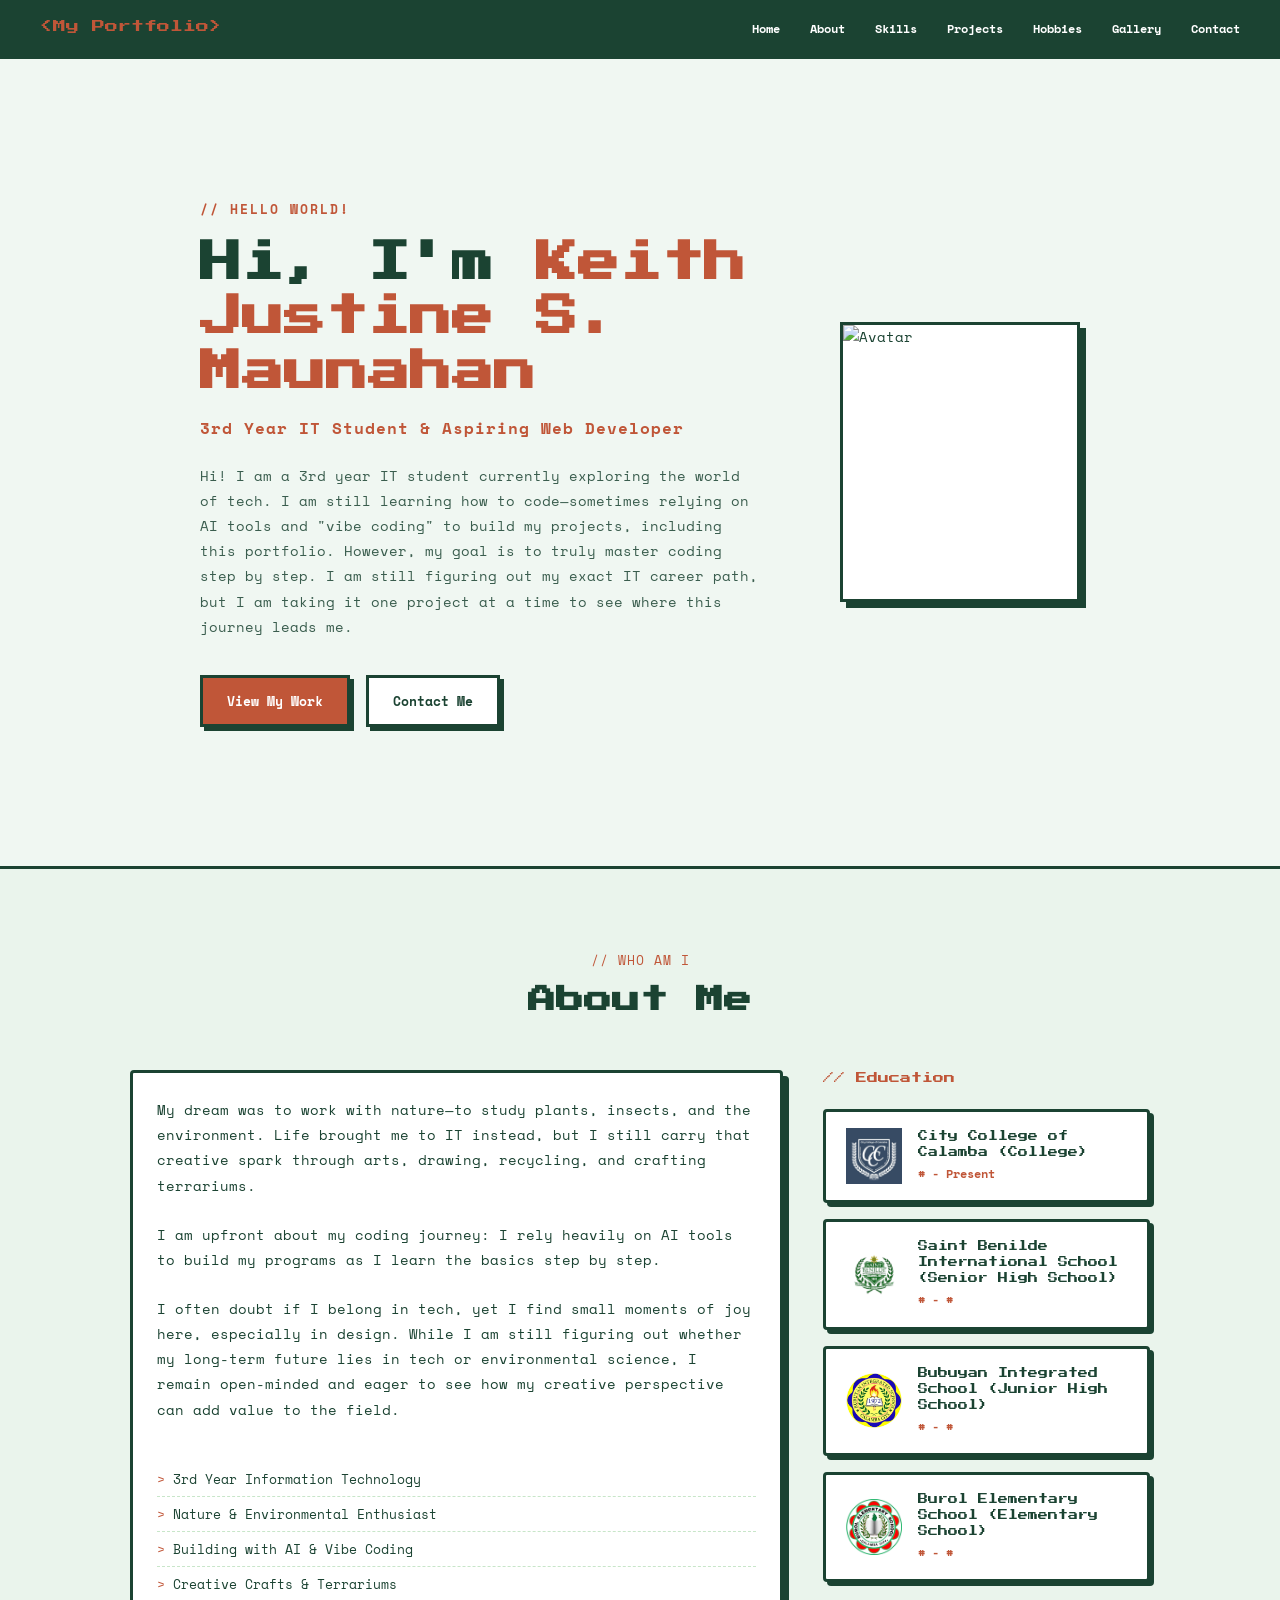
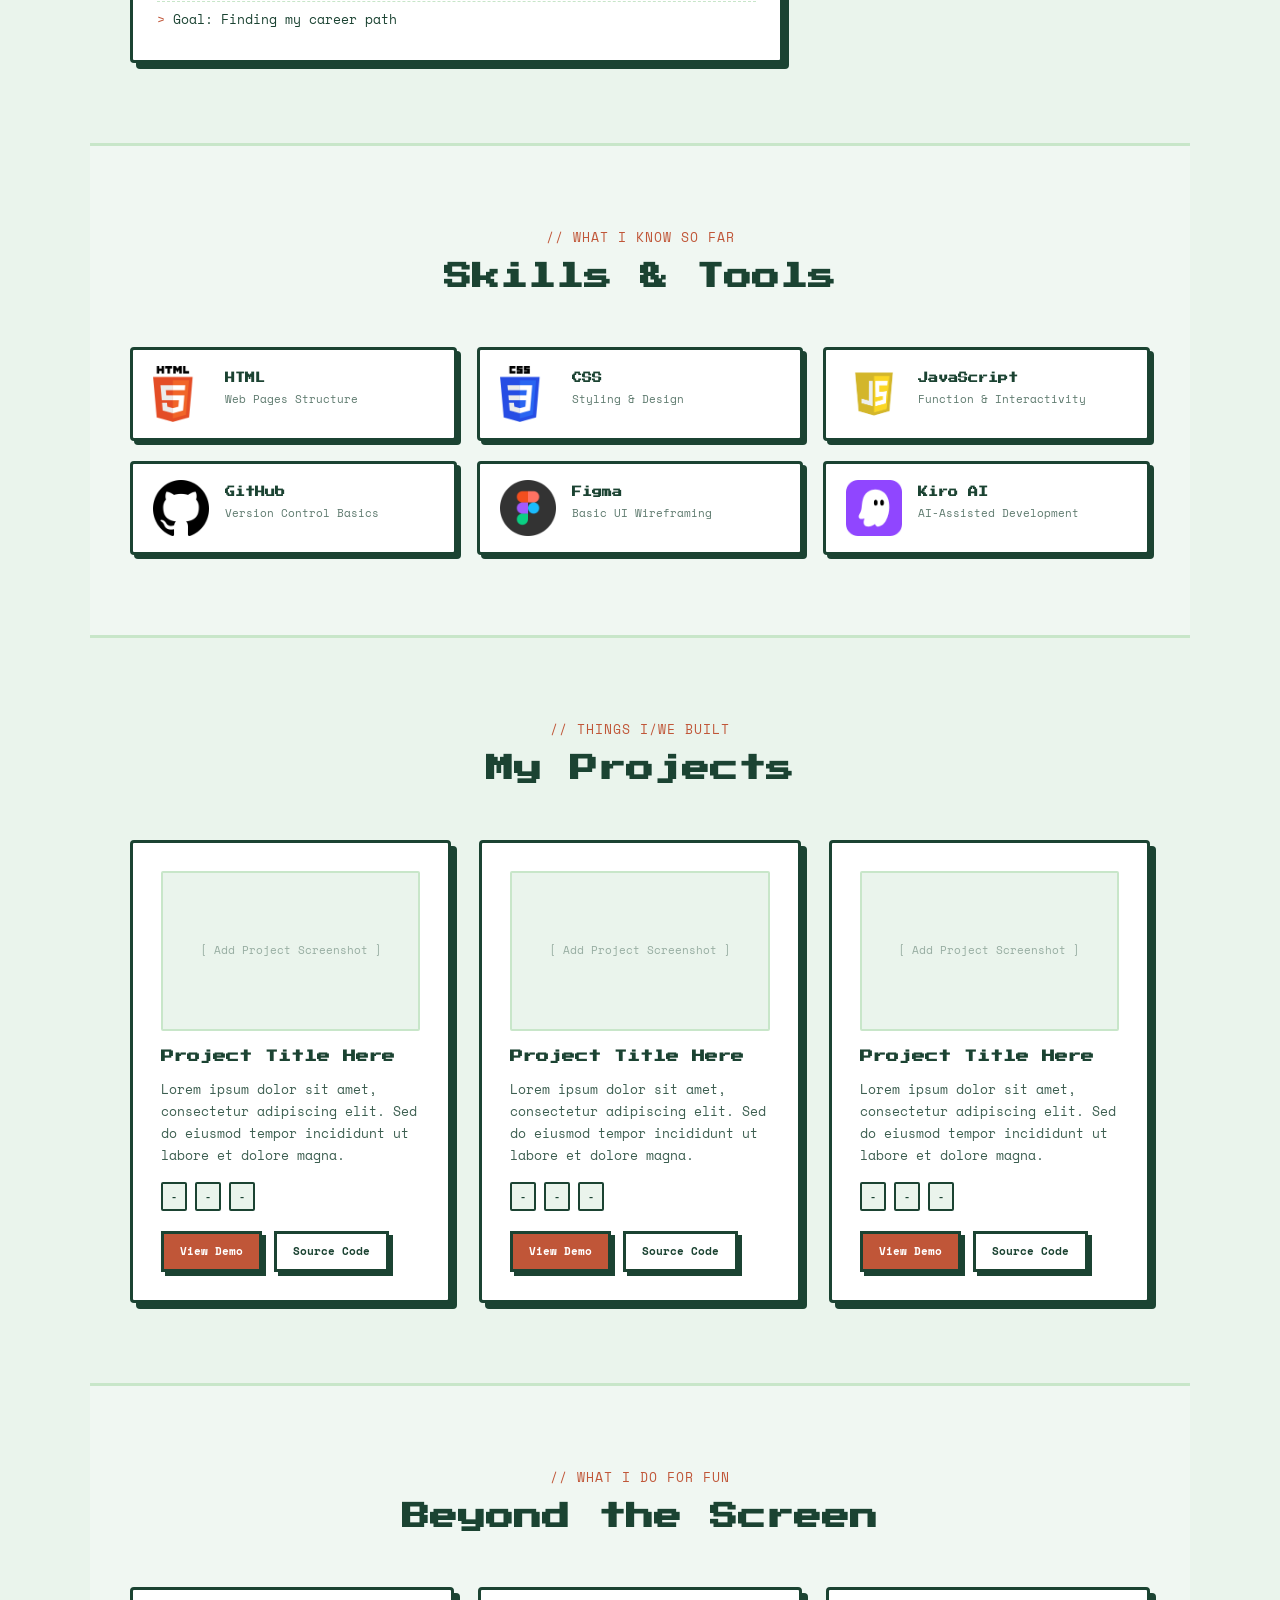
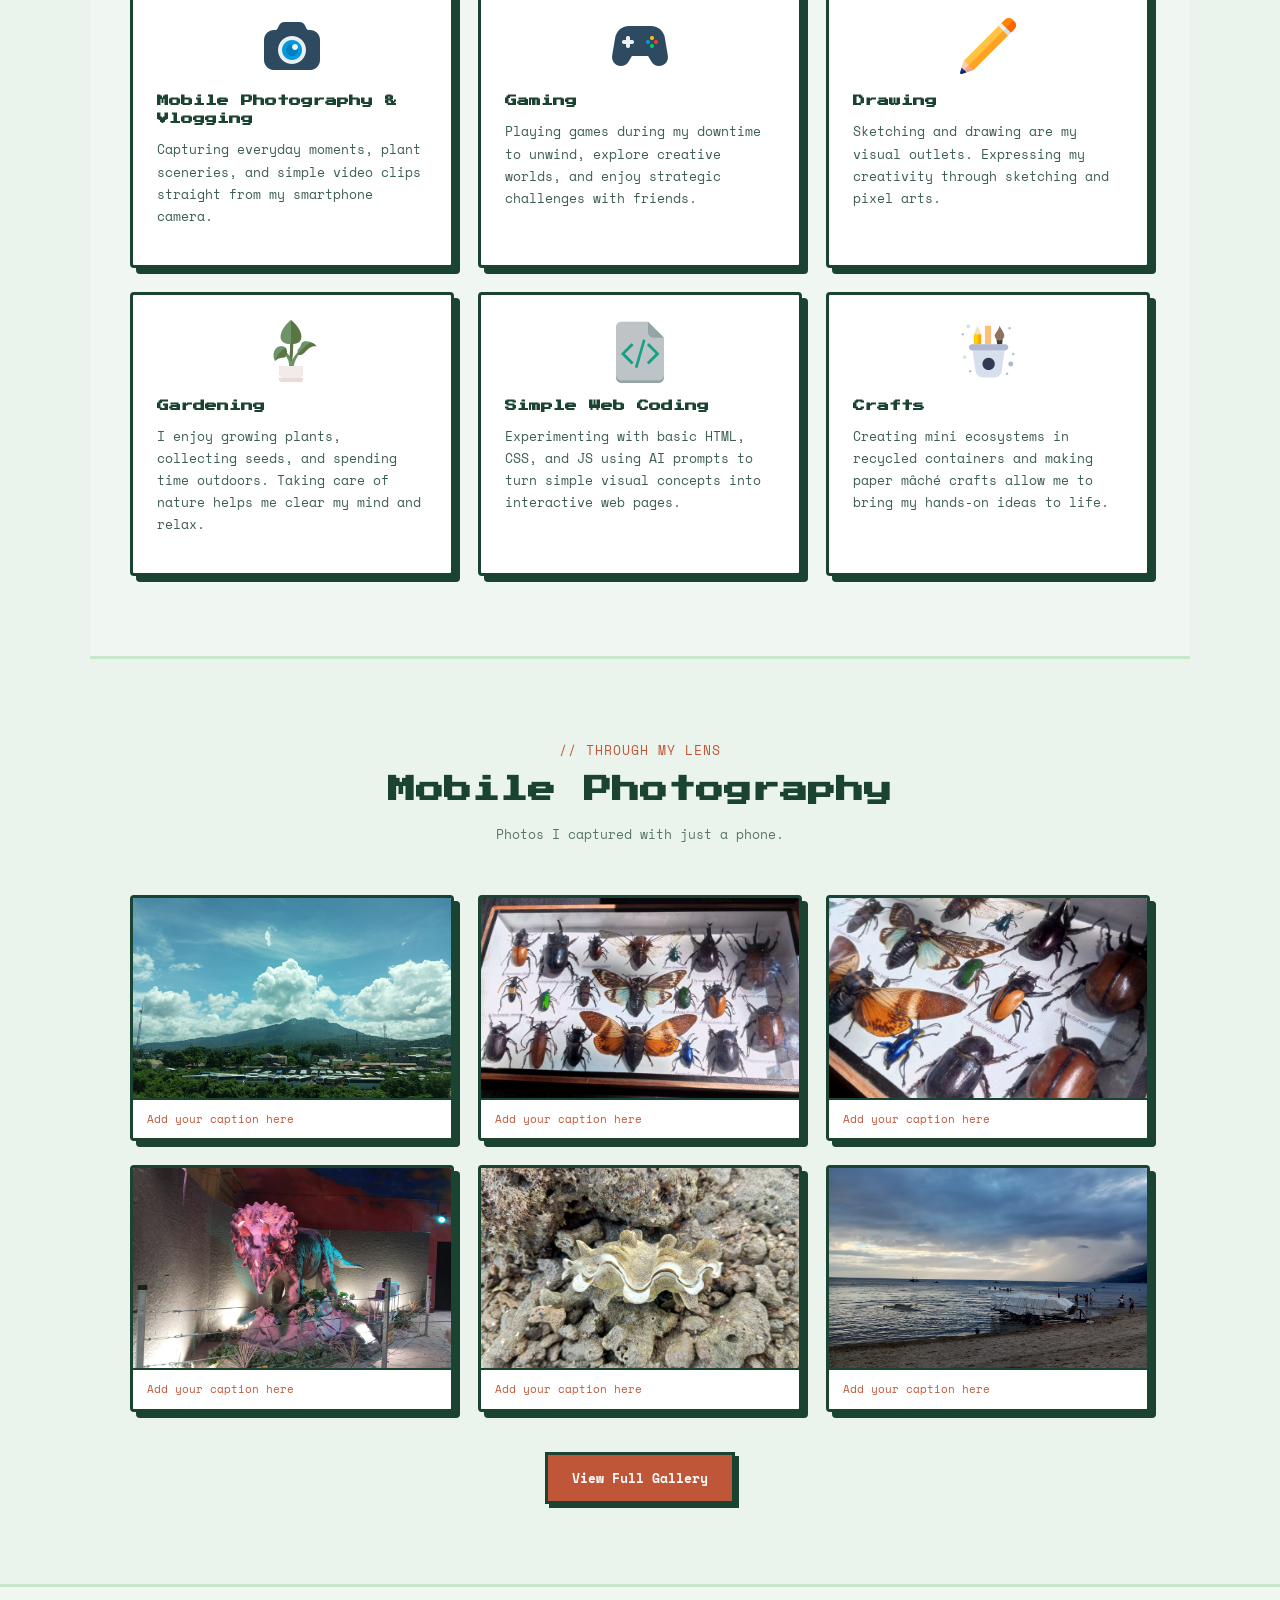
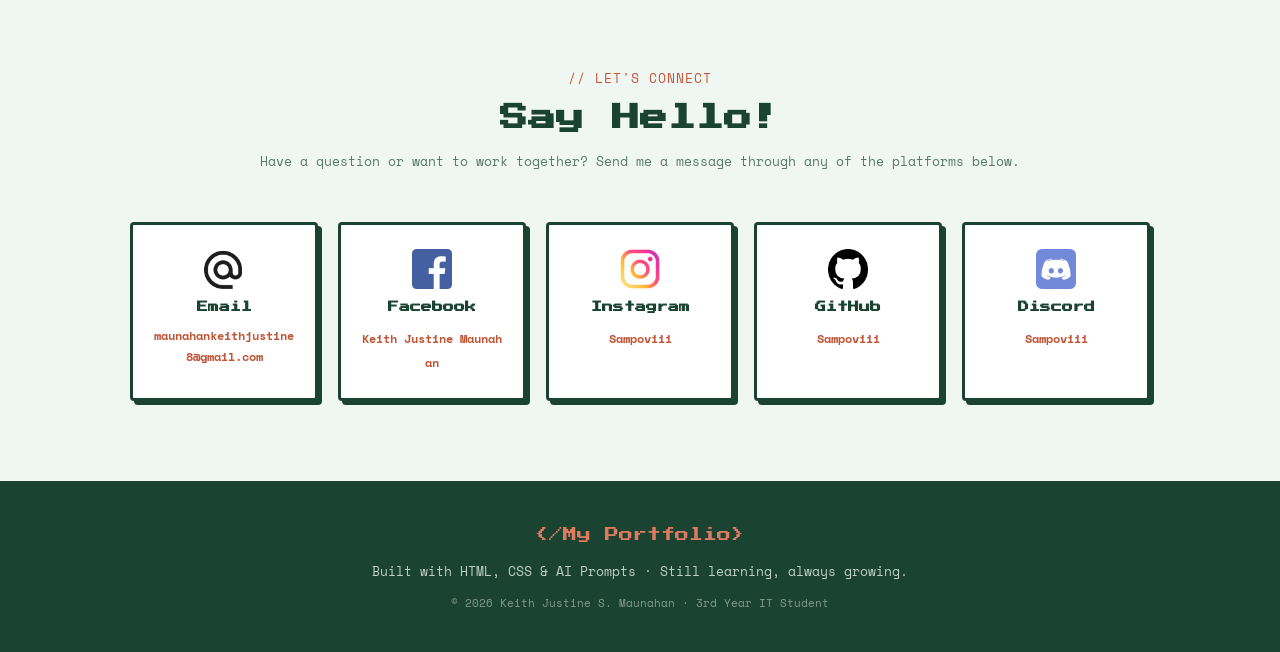
==== index.html @ ee47e583 "Update index.html" ====
<!DOCTYPE html>
<html lang="en">

<head>
  <meta charset="UTF-8" />
  <meta name="viewport" content="width=device-width, initial-scale=1.0" />
  <title>Portfolio | Home</title>
  <link rel="stylesheet" href="assets/css/style.css" />
  <link rel="preconnect" href="https://fonts.googleapis.com" />
  <link rel="preconnect" href="https://fonts.gstatic.com" crossorigin />
  <link href="https://fonts.googleapis.com/css2?family=Press+Start+2P&family=Space+Mono:ital,wght@0,400;0,700;1,400&display=swap" rel="stylesheet" />
</head>

<body>

  <nav class="navbar">
    <div class="nav-logo">
      <span>&lt;My Portfolio&gt;</span>
    </div>
    <ul class="nav-links">
      <li><a href="#home">Home</a></li>
      <li><a href="#about">About</a></li>
      <li><a href="#skills">Skills</a></li>
      <li><a href="#projects">Projects</a></li>
      <li><a href="#hobbies">Hobbies</a></li>
      <li><a href="#gallery">Gallery</a></li>
      <li><a href="#contact">Contact</a></li>
    </ul>
  </nav>


  <section class="hero" id="home">

    <div class="hero-content">
      <p class="hero-badge">// HELLO WORLD!</p>
      <h1 class="hero-title">Hi, I'm <span class="accent">Keith Justine S. Maunahan</span></h1>
      <p class="hero-subtitle">3rd Year IT Student &amp; Aspiring Web Developer</p>
      <p class="hero-desc">
        Hi! I am a 3rd year IT student currently exploring the world of tech.
        I am still learning how to code—sometimes relying on AI tools and "vibe coding" to build my projects, including this portfolio.
        However, my goal is to truly master coding step by step.
        I am still figuring out my exact IT career path, but I am taking it one project at a time to see where this journey leads me.
      </p>
      <div class="hero-buttons">
        <a href="#projects" class="btn btn-primary">View My Work</a>
        <a href="#contact" class="btn btn-secondary">Contact Me</a>
      </div>
    </div>

    <div class="hero-avatar">
      <div class="avatar-frame">
        <img src="https://i.pinimg.com/originals/bf/1f/9d/bf1f9d35aba6d574a74aaf7fae9798d7.gif" alt="Avatar" class="avatar-img" />
      </div>
    </div>

  </section>


  <section class="section about-section" id="about">
    <div class="section-header">
      <p class="section-label">// WHO AM I</p>
      <h2 class="section-title">About Me</h2>
    </div>

    <div class="about-content">

      <div class="about-text">
        <div class="card">
          <p>
            My dream was to work with nature—to study plants, insects, and the environment.
            Life brought me to IT instead, but I still carry that creative spark through arts, drawing, recycling, and crafting terrariums.
          </p>
          <br />
          <p>
            I am upfront about my coding journey: I rely heavily on AI tools to build my programs as I learn the basics step by step.
          </p>
          <br />
          <p>
            I often doubt if I belong in tech, yet I find small moments of joy here, especially in design. While I am still figuring out whether my long-term future lies in tech or environmental science, I remain open-minded and eager to see how my creative perspective can add value to the field.
          </p>
          <br />
          <ul class="about-list">
            <li><span class="accent">&gt;</span> 3rd Year Information Technology</li>
            <li><span class="accent">&gt;</span> Nature &amp; Environmental Enthusiast</li>
            <li><span class="accent">&gt;</span> Building with AI &amp; Vibe Coding</li>
            <li><span class="accent">&gt;</span> Creative Crafts &amp; Terrariums</li>
            <li><span class="accent">&gt;</span> Goal: Finding my career path</li>
          </ul>
        </div>
      </div>

      <div class="edu-list">
        <p class="edu-title">// Education</p>

        <div class="edu-card">
          <img src="assets/images/icons/College.jpg" alt="School Logo" class="edu-logo" />
          <div class="edu-info">
            <p class="edu-name">City College of Calamba (College)</p>
            <p class="edu-year"># - Present</p>
          </div>
        </div>

        <div class="edu-card">
          <img src="assets/images/icons/SHS.jpg" alt="School Logo" class="edu-logo" />
          <div class="edu-info">
            <p class="edu-name">Saint Benilde International School (Senior High School)</p>
            <p class="edu-year"># - #</p>
          </div>
        </div>

        <div class="edu-card">
          <img src="assets/images/icons/JHS.jpg" alt="School Logo" class="edu-logo" />
          <div class="edu-info">
            <p class="edu-name">Bubuyan Integrated School (Junior High School)</p>
            <p class="edu-year"># - #</p>
          </div>
        </div>

        <div class="edu-card">
          <img src="assets/images/icons/Elementary.jpg" alt="School Logo" class="edu-logo" />
          <div class="edu-info">
            <p class="edu-name">Burol Elementary School (Elementary School)</p>
            <p class="edu-year"># - #</p>
          </div>
        </div>
      </div>

    </div>
  </section>


  <section class="section skills-section" id="skills">
    <div class="section-header">
      <p class="section-label">// WHAT I KNOW SO FAR</p>
      <h2 class="section-title">Skills &amp; Tools</h2>
    </div>

    <div class="skills-grid">

      <div class="skill-card">
        <img src="assets/images/icons/HTML.png" alt="HTML" class="skill-icon" />
        <div class="skill-info">
          <h3 class="skill-name">HTML</h3>
          <p class="skill-desc">Web Pages Structure</p>
        </div>
      </div>

      <div class="skill-card">
        <img src="assets/images/icons/CSS.png" alt="CSS" class="skill-icon" />
        <div class="skill-info">
          <h3 class="skill-name">CSS</h3>
          <p class="skill-desc">Styling &amp; Design</p>
        </div>
      </div>

      <div class="skill-card">
        <img src="assets/images/icons/JavaScript.png" alt="JavaScript" class="skill-icon" />
        <div class="skill-info">
          <h3 class="skill-name">JavaScript</h3>
          <p class="skill-desc">Function &amp; Interactivity</p>
        </div>
      </div>

      <div class="skill-card">
        <img src="assets/images/icons/GitHub.png" alt="GitHub" class="skill-icon" />
        <div class="skill-info">
          <h3 class="skill-name">GitHub</h3>
          <p class="skill-desc">Version Control Basics</p>
        </div>
      </div>

      <div class="skill-card">
        <img src="assets/images/icons/Figma.png" alt="Figma" class="skill-icon" />
        <div class="skill-info">
          <h3 class="skill-name">Figma</h3>
          <p class="skill-desc">Basic UI Wireframing</p>
        </div>
      </div>

      <div class="skill-card">
        <img src="assets/images/icons/Kiro.png" alt="Kiro AI" class="skill-icon" />
        <div class="skill-info">
          <h3 class="skill-name">Kiro AI</h3>
          <p class="skill-desc">AI-Assisted Development</p>
        </div>
      </div>

    </div>
  </section>


  <section class="section projects-section" id="projects">
    <div class="section-header">
      <p class="section-label">// THINGS I/WE BUILT</p>
      <h2 class="section-title">My Projects</h2>
    </div>

    <div class="projects-grid">

      <div class="project-card">
        <div class="project-img">
          <span>[ Add Project Screenshot ]</span>
        </div>
        <h3 class="project-title">Project Title Here</h3>
        <p class="project-desc">
          Lorem ipsum dolor sit amet, consectetur adipiscing elit.
          Sed do eiusmod tempor incididunt ut labore et dolore magna.
        </p>
        <div class="project-tags">
          <span class="tag">-</span>
          <span class="tag">-</span>
          <span class="tag">-</span>
        </div>
        <div class="project-links">
          <a href="#" target="_blank" class="btn btn-sm btn-primary">View Demo</a>
          <a href="#" target="_blank" class="btn btn-sm btn-secondary">Source Code</a>
        </div>
      </div>

      <div class="project-card">
        <div class="project-img">
          <span>[ Add Project Screenshot ]</span>
        </div>
        <h3 class="project-title">Project Title Here</h3>
        <p class="project-desc">
          Lorem ipsum dolor sit amet, consectetur adipiscing elit.
          Sed do eiusmod tempor incididunt ut labore et dolore magna.
        </p>
        <div class="project-tags">
          <span class="tag">-</span>
          <span class="tag">-</span>
          <span class="tag">-</span>
        </div>
        <div class="project-links">
          <a href="#" target="_blank" class="btn btn-sm btn-primary">View Demo</a>
          <a href="#" target="_blank" class="btn btn-sm btn-secondary">Source Code</a>
        </div>
      </div>

      <div class="project-card">
        <div class="project-img">
          <span>[ Add Project Screenshot ]</span>
        </div>
        <h3 class="project-title">Project Title Here</h3>
        <p class="project-desc">
          Lorem ipsum dolor sit amet, consectetur adipiscing elit.
          Sed do eiusmod tempor incididunt ut labore et dolore magna.
        </p>
        <div class="project-tags">
          <span class="tag">-</span>
          <span class="tag">-</span>
          <span class="tag">-</span>
        </div>
        <div class="project-links">
          <a href="#" target="_blank" class="btn btn-sm btn-primary">View Demo</a>
          <a href="#" target="_blank" class="btn btn-sm btn-secondary">Source Code</a>
        </div>
      </div>

    </div>
  </section>


  <section class="section hobbies-section" id="hobbies">
    <div class="section-header">
      <p class="section-label">// WHAT I DO FOR FUN</p>
      <h2 class="section-title">Beyond the Screen</h2>
    </div>

    <div class="hobbies-grid">

      <div class="hobby-card">
        <div class="hobby-icon">
          <img src="assets/images/icons/Camera.png" alt="Mobile Photography" />
        </div>
        <h3 class="hobby-title">Mobile Photography &amp; Vlogging</h3>
        <p class="hobby-desc">
          Capturing everyday moments, plant sceneries, and simple video clips straight from my smartphone camera.
        </p>
      </div>

      <div class="hobby-card">
        <div class="hobby-icon">
          <img src="assets/images/icons/Gaming.png" alt="Gaming" />
        </div>
        <h3 class="hobby-title">Gaming</h3>
        <p class="hobby-desc">
          Playing games during my downtime to unwind, explore creative worlds, and enjoy strategic challenges with friends.
        </p>
      </div>

      <div class="hobby-card">
        <div class="hobby-icon">
          <img src="assets/images/icons/Drawing.png" alt="Drawing" />
        </div>
        <h3 class="hobby-title">Drawing</h3>
        <p class="hobby-desc">
          Sketching and drawing are my visual outlets. Expressing my creativity through sketching and pixel arts.
        </p>
      </div>

      <div class="hobby-card">
        <div class="hobby-icon">
          <img src="assets/images/icons/Gardening.png" alt="Gardening" />
        </div>
        <h3 class="hobby-title">Gardening</h3>
        <p class="hobby-desc">
          I enjoy growing plants, collecting seeds, and spending time outdoors. Taking care of nature helps me clear my mind and relax.
        </p>
      </div>

      <div class="hobby-card">
        <div class="hobby-icon">
          <img src="assets/images/icons/Web_Projects.png" alt="Web Coding" />
        </div>
        <h3 class="hobby-title">Simple Web Coding</h3>
        <p class="hobby-desc">
          Experimenting with basic HTML, CSS, and JS using AI prompts to turn simple visual concepts into interactive web pages.
        </p>
      </div>

      <div class="hobby-card">
        <div class="hobby-icon">
          <img src="assets/images/icons/Crafts.png" alt="Crafts" />
        </div>
        <h3 class="hobby-title">Crafts</h3>
        <p class="hobby-desc">
          Creating mini ecosystems in recycled containers and making paper mâché crafts allow me to bring my hands-on ideas to life.
        </p>
      </div>

    </div>
  </section>


  <section class="section gallery-section" id="gallery">
    <div class="section-header">
      <p class="section-label">// THROUGH MY LENS</p>
      <h2 class="section-title">Mobile Photography</h2>
      <p class="section-subtitle">Photos I captured with just a phone.</p>
    </div>

    <div class="gallery-grid">

      <div class="gallery-item">
        <img src="assets/images/IMG_20231026_111419_089.jpg" alt="Photo 1" class="photo-box" />
        <div class="caption"><p>Add your caption here</p></div>
      </div>

      <div class="gallery-item">
        <img src="assets/images/IMG_20231109_130447_533.jpg" alt="Photo 2" class="photo-box" />
        <div class="caption"><p>Add your caption here</p></div>
      </div>

      <div class="gallery-item">
        <img src="assets/images/IMG_20231109_130508_630.jpg" alt="Photo 3" class="photo-box" />
        <div class="caption"><p>Add your caption here</p></div>
      </div>

      <div class="gallery-item">
        <img src="assets/images/IMG_20231109_173409_094.jpg" alt="Photo 4" class="photo-box" />
        <div class="caption"><p>Add your caption here</p></div>
      </div>

      <div class="gallery-item">
        <img src="assets/images/IMG_20231228_083316_686.jpg" alt="Photo 5" class="photo-box" />
        <div class="caption"><p>Add your caption here</p></div>
      </div>

      <div class="gallery-item">
        <img src="assets/images/IMG_20231228_165248_809.jpg" alt="Photo 6" class="photo-box" />
        <div class="caption"><p>Add your caption here</p></div>
      </div>

    </div>

    <div class="gallery-btn-wrap">
      <a href="gallery.html" class="btn btn-primary">View Full Gallery</a>
    </div>

  </section>


  <div class="contact-wrapper">
    <section class="section" id="contact">
      <div class="section-header">
        <p class="section-label">// LET'S CONNECT</p>
        <h2 class="section-title">Say Hello!</h2>
        <p class="section-subtitle">Have a question or want to work together? Send me a message through any of the platforms below.</p>
      </div>

      <div class="contact-grid">

        <div class="contact-card">
          <img src="assets/images/icons/Email.png" alt="Email" class="contact-icon" />
          <h3 class="contact-name">Email</h3>
          <p class="contact-link">maunahankeithjustine8@gmail.com</p>
        </div>

        <div class="contact-card">
          <img src="assets/images/icons/Facebook.png" alt="Facebook" class="contact-icon" />
          <h3 class="contact-name">Facebook</h3>
          <a href="https://web.facebook.com/profile.php?id=61577280537961" target="_blank" class="contact-link">Keith Justine Maunahan</a>
        </div>

        <div class="contact-card">
          <img src="assets/images/icons/Instagram.png" alt="Instagram" class="contact-icon" />
          <h3 class="contact-name">Instagram</h3>
          <a href="https://www.instagram.com/sampoviii/" target="_blank" class="contact-link">Sampoviii</a>
        </div>

        <div class="contact-card">
          <img src="assets/images/icons/GitHub.png" alt="GitHub" class="contact-icon" />
          <h3 class="contact-name">GitHub</h3>
          <a href="https://github.com/sampoviii" target="_blank" class="contact-link">Sampoviii</a>
        </div>

        <div class="contact-card">
          <img src="assets/images/icons/Discord.png" alt="Discord" class="contact-icon" />
          <h3 class="contact-name">Discord</h3>
          <a href="https://discordapp.com/users/1482951546957463817" target="_blank" class="contact-link">Sampoviii</a>
        </div>

      </div>
    </section>
  </div>


  <footer class="footer">
    <div class="footer-content">
      <p class="footer-brand">&lt;/My Portfolio&gt;</p>
      <p class="footer-msg">Built with HTML, CSS &amp; AI Prompts · Still learning, always growing.</p>
      <p class="footer-copy">© 2026 Keith Justine S. Maunahan · 3rd Year IT Student</p>
    </div>
  </footer>

</body>
</html>
---- assets/css/style.css ----
* {
  margin: 0;
  padding: 0;
  box-sizing: border-box;
}

body {
  background-color: #eaf4ec;
  color: #1b4332;
  font-family: 'Space Mono', 'Courier New', monospace;
  line-height: 1.7;
  font-size: 14px;
}

a {
  text-decoration: none;
  color: inherit;
}

ul {
  list-style: none;
}

img {
  max-width: 100%;
  display: block;
}

html {
  scroll-behavior: smooth;
}

.card {
  background-color: #ffffff;
  border: 3px solid #1b4332;
  box-shadow: 6px 6px 0px #1b4332;
  padding: 24px;
  border-radius: 4px;
}

.btn {
  display: inline-block;
  padding: 12px 24px;
  font-family: 'Space Mono', 'Courier New', monospace;
  font-size: 13px;
  font-weight: 700;
  border: 3px solid #1b4332;
  box-shadow: 4px 4px 0px #1b4332;
  cursor: pointer;
  transition: transform 0.1s ease, box-shadow 0.1s ease;
  white-space: nowrap;
}

.btn:hover {
  transform: translate(3px, 3px);
  box-shadow: none;
}

.btn-primary {
  background-color: #c05638;
  color: #ffffff;
}

.btn-secondary {
  background-color: #ffffff;
  color: #1b4332;
}

.btn-sm {
  padding: 8px 16px;
  font-size: 11px;
}

.section {
  padding: 80px 40px;
  max-width: 1100px;
  margin: 0 auto;
}

.section-header {
  text-align: center;
  margin-bottom: 50px;
}

.section-label {
  color: #c05638;
  font-family: 'Space Mono', 'Courier New', monospace;
  font-size: 13px;
  margin-bottom: 10px;
  letter-spacing: 1px;
}

.section-title {
  font-family: 'Press Start 2P', cursive;
  font-size: clamp(18px, 3vw, 28px);
  color: #1b4332;
  margin-bottom: 12px;
  line-height: 1.4;
}

.section-subtitle {
  color: #1b4332;
  opacity: 0.7;
  font-size: 13px;
}

.accent {
  color: #c05638;
}

.navbar {
  background-color: #1b4332;
  border-bottom: 3px solid #1b4332;
  padding: 16px 40px;
  display: flex;
  justify-content: space-between;
  align-items: center;
  position: sticky;
  top: 0;
  z-index: 100;
}

.nav-logo span {
  font-family: 'Press Start 2P', cursive;
  font-size: 13px;
  color: #c05638;
}

.nav-links {
  display: flex;
  gap: 30px;
}

.nav-links a {
  font-family: 'Space Mono', 'Courier New', monospace;
  font-size: 12px;
  color: #ffffff;
  font-weight: 700;
  transition: color 0.2s ease;
}

.nav-links a:hover {
  color: #c05638;
}

.hero {
  min-height: 90vh;
  display: flex;
  flex-direction: row;
  align-items: center;
  justify-content: center;
  gap: 80px;
  padding: 60px 80px;
  background-color: #f0f7f2;
  border-bottom: 3px solid #1b4332;
}

.hero-content {
  max-width: 560px;
}

.hero-badge {
  color: #c05638;
  font-family: 'Space Mono', 'Courier New', monospace;
  font-size: 13px;
  font-weight: 700;
  margin-bottom: 16px;
  letter-spacing: 2px;
}

.hero-title {
  font-family: 'Press Start 2P', cursive;
  font-size: clamp(24px, 4vw, 42px);
  color: #1b4332;
  margin-bottom: 16px;
  line-height: 1.3;
}

.hero-subtitle {
  font-family: 'Space Mono', 'Courier New', monospace;
  font-size: clamp(13px, 2vw, 16px);
  color: #c05638;
  font-weight: 700;
  margin-bottom: 20px;
  letter-spacing: 1px;
}

.hero-desc {
  font-size: 14px;
  color: #1b4332;
  opacity: 0.85;
  margin-bottom: 36px;
  line-height: 1.8;
}

.hero-buttons {
  display: flex;
  gap: 16px;
  flex-wrap: wrap;
}

.hero-avatar {
  flex-shrink: 0;
}

.avatar-frame {
  width: 240px;
  height: 280px;
  background-color: #ffffff;
  border: 3px solid #1b4332;
  box-shadow: 6px 6px 0px #1b4332;
  display: flex;
  align-items: center;
  justify-content: center;
  overflow: hidden;
}

.avatar-img {
  width: 100%;
  height: 100%;
  object-fit: cover;
}

.about-section {
  background-color: #eaf4ec;
}

.about-content {
  display: flex;
  gap: 40px;
  align-items: stretch;
  flex-wrap: wrap;
}

.about-text {
  flex: 2;
  min-width: 280px;
  display: flex;
  flex-direction: column;
}

.about-text .card {
  flex: 1;
}

.about-text .card p {
  font-size: 14px;
  line-height: 1.8;
}

.about-list {
  margin-top: 16px;
}

.about-list li {
  font-family: 'Space Mono', 'Courier New', monospace;
  font-size: 13px;
  padding: 6px 0;
  border-bottom: 1px dashed #c8e6c9;
}

.about-list li:last-child {
  border-bottom: none;
}

.edu-list {
  flex: 1;
  min-width: 260px;
  display: flex;
  flex-direction: column;
  gap: 16px;
}

.edu-title {
  font-family: 'Press Start 2P', cursive;
  font-size: 11px;
  color: #c05638;
  margin-bottom: 4px;
}

.edu-card {
  display: flex;
  flex-direction: row;
  align-items: center;
  gap: 16px;
  background-color: #ffffff;
  border: 3px solid #1b4332;
  box-shadow: 4px 4px 0px #1b4332;
  padding: 16px 20px;
  border-radius: 4px;
}

.edu-logo {
  width: 56px;
  height: 56px;
  object-fit: contain;
  flex-shrink: 0;
}

.edu-info {
  display: flex;
  flex-direction: column;
  gap: 4px;
}

.edu-name {
  font-family: 'Press Start 2P', cursive;
  font-size: 10px;
  color: #1b4332;
  line-height: 1.6;
}

.edu-year {
  font-family: 'Space Mono', 'Courier New', monospace;
  font-size: 12px;
  color: #c05638;
  font-weight: 700;
}

.skills-section {
  background-color: #f0f7f2;
  border-top: 3px solid #c8e6c9;
  border-bottom: 3px solid #c8e6c9;
}

.skills-grid {
  display: grid;
  grid-template-columns: repeat(auto-fill, minmax(300px, 1fr));
  gap: 20px;
}

.skill-card {
  display: flex;
  flex-direction: row;
  align-items: center;
  gap: 16px;
  background-color: #ffffff;
  border: 3px solid #1b4332;
  box-shadow: 4px 4px 0px #1b4332;
  padding: 16px 20px;
  border-radius: 4px;
}

.skill-icon {
  width: 56px;
  height: 56px;
  object-fit: contain;
  flex-shrink: 0;
}

.skill-info {
  flex: 1;
}

.skill-name {
  font-family: 'Press Start 2P', cursive;
  font-size: 10px;
  color: #1b4332;
  margin-bottom: 4px;
  line-height: 1.6;
}

.skill-desc {
  font-size: 11px;
  opacity: 0.7;
  margin-bottom: 10px;
}

.projects-section {
  background-color: #eaf4ec;
}

.projects-grid {
  display: grid;
  grid-template-columns: repeat(auto-fill, minmax(300px, 1fr));
  gap: 28px;
}

.project-card {
  background-color: #ffffff;
  border: 3px solid #1b4332;
  box-shadow: 6px 6px 0px #1b4332;
  padding: 28px;
  border-radius: 4px;
  display: flex;
  flex-direction: column;
}

.project-img {
  width: 100%;
  height: 160px;
  background-color: #eaf4ec;
  border: 2px solid #c8e6c9;
  border-radius: 2px;
  display: flex;
  align-items: center;
  justify-content: center;
  margin-bottom: 16px;
}

.project-img span {
  font-family: 'Space Mono', 'Courier New', monospace;
  font-size: 11px;
  color: #1b4332;
  opacity: 0.4;
}

.project-title {
  font-family: 'Press Start 2P', cursive;
  font-size: 13px;
  color: #1b4332;
  margin-bottom: 12px;
  line-height: 1.5;
}

.project-desc {
  font-size: 13px;
  line-height: 1.7;
  opacity: 0.85;
  margin-bottom: 16px;
  flex: 1;
}

.project-tags {
  display: flex;
  flex-wrap: wrap;
  gap: 8px;
  margin-bottom: 20px;
}

.tag {
  background-color: #eaf4ec;
  border: 2px solid #1b4332;
  font-family: 'Space Mono', 'Courier New', monospace;
  font-size: 10px;
  font-weight: 700;
  padding: 4px 8px;
  border-radius: 2px;
}

.project-links {
  display: flex;
  gap: 12px;
}

.hobbies-section {
  background-color: #f0f7f2;
  border-top: 3px solid #c8e6c9;
  border-bottom: 3px solid #c8e6c9;
}

.hobbies-grid {
  display: grid;
  grid-template-columns: repeat(auto-fill, minmax(240px, 1fr));
  gap: 24px;
}

.hobby-card {
  background-color: #ffffff;
  border: 3px solid #1b4332;
  box-shadow: 6px 6px 0px #1b4332;
  padding: 24px;
  border-radius: 4px;
}

.hobby-icon {
  display: flex;
  justify-content: center;
  margin-bottom: 14px;
}

.hobby-icon img {
  width: 64px;
  height: 64px;
  object-fit: contain;
}

.hobby-title {
  font-family: 'Press Start 2P', cursive;
  font-size: 12px;
  color: #1b4332;
  margin-bottom: 10px;
  line-height: 1.5;
}

.hobby-desc {
  font-size: 13px;
  line-height: 1.7;
  opacity: 0.85;
  margin-bottom: 14px;
}

.gallery-section {
  background-color: #eaf4ec;
}

.gallery-grid {
  display: grid;
  grid-template-columns: repeat(auto-fill, minmax(280px, 1fr));
  gap: 24px;
}

.gallery-item {
  border: 3px solid #1b4332;
  box-shadow: 6px 6px 0px #1b4332;
  border-radius: 4px;
  overflow: hidden;
  background-color: #ffffff;
}

.photo-box {
  width: 100%;
  height: 200px;
  object-fit: cover;
  display: block;
}

.video-box {
  width: 100%;
  height: 200px;
  object-fit: cover;
  display: block;
  background-color: #1b4332;
}

.caption {
  background-color: #ffffff;
  border-top: 2px solid #1b4332;
  padding: 10px 14px;
}

.caption p {
  font-family: 'Space Mono', 'Courier New', monospace;
  font-size: 11px;
  color: #c05638;
}

.gallery-btn-wrap {
  text-align: center;
  margin-top: 40px;
}

.contact-wrapper {
  background-color: #f0f7f2;
  border-top: 3px solid #c8e6c9;
}

.contact-grid {
  display: grid;
  grid-template-columns: repeat(auto-fill, minmax(180px, 1fr));
  gap: 20px;
}

.contact-card {
  background-color: #ffffff;
  border: 3px solid #1b4332;
  box-shadow: 4px 4px 0px #1b4332;
  padding: 24px 20px;
  text-align: center;
  border-radius: 4px;
}

.contact-icon {
  width: 40px;
  height: 40px;
  object-fit: contain;
  margin: 0 auto 10px auto;
}

.contact-name {
  font-family: 'Press Start 2P', cursive;
  font-size: 11px;
  color: #1b4332;
  margin-bottom: 8px;
}

.contact-link {
  font-family: 'Space Mono', 'Courier New', monospace;
  font-size: 12px;
  color: #c05638;
  font-weight: 700;
  word-break: break-all;
  transition: opacity 0.2s ease;
}

.contact-link:hover {
  opacity: 0.7;
  text-decoration: underline;
}

.footer {
  background-color: #1b4332;
  border-top: 3px solid #1b4332;
  padding: 40px 20px;
  text-align: center;
}

.footer-content {
  display: flex;
  flex-direction: column;
  align-items: center;
  gap: 12px;
}

.footer-brand {
  font-family: 'Press Start 2P', cursive;
  font-size: 14px;
  color: #e07a5f;
}

.footer-msg {
  font-family: 'Space Mono', 'Courier New', monospace;
  font-size: 13px;
  color: #eaf4ec;
  opacity: 0.8;
}

.footer-copy {
  font-family: 'Space Mono', 'Courier New', monospace;
  font-size: 11px;
  color: #eaf4ec;
  opacity: 0.5;
}

@media (max-width: 768px) {
  .navbar {
    flex-direction: column;
    gap: 16px;
    padding: 16px 20px;
    text-align: center;
  }

  .nav-links {
    gap: 16px;
    flex-wrap: wrap;
    justify-content: center;
  }

  .hero {
    flex-direction: column;
    padding: 50px 30px;
    text-align: center;
    gap: 40px;
  }

  .hero-buttons {
    justify-content: center;
  }

  .section {
    padding: 60px 24px;
  }

  .about-content {
    flex-direction: column;
  }

  .edu-list {
    width: 100%;
  }
}

@media (max-width: 480px) {
  .hero {
    padding: 40px 20px;
  }

  .avatar-frame {
    width: 180px;
    height: 210px;
  }

  .skills-grid,
  .projects-grid,
  .hobbies-grid,
  .gallery-grid,
  .contact-grid {
    grid-template-columns: 1fr;
  }

  .section {
    padding: 50px 16px;
  }

  .nav-links {
    gap: 12px;
  }

  .nav-links a {
    font-size: 11px;
  }
}
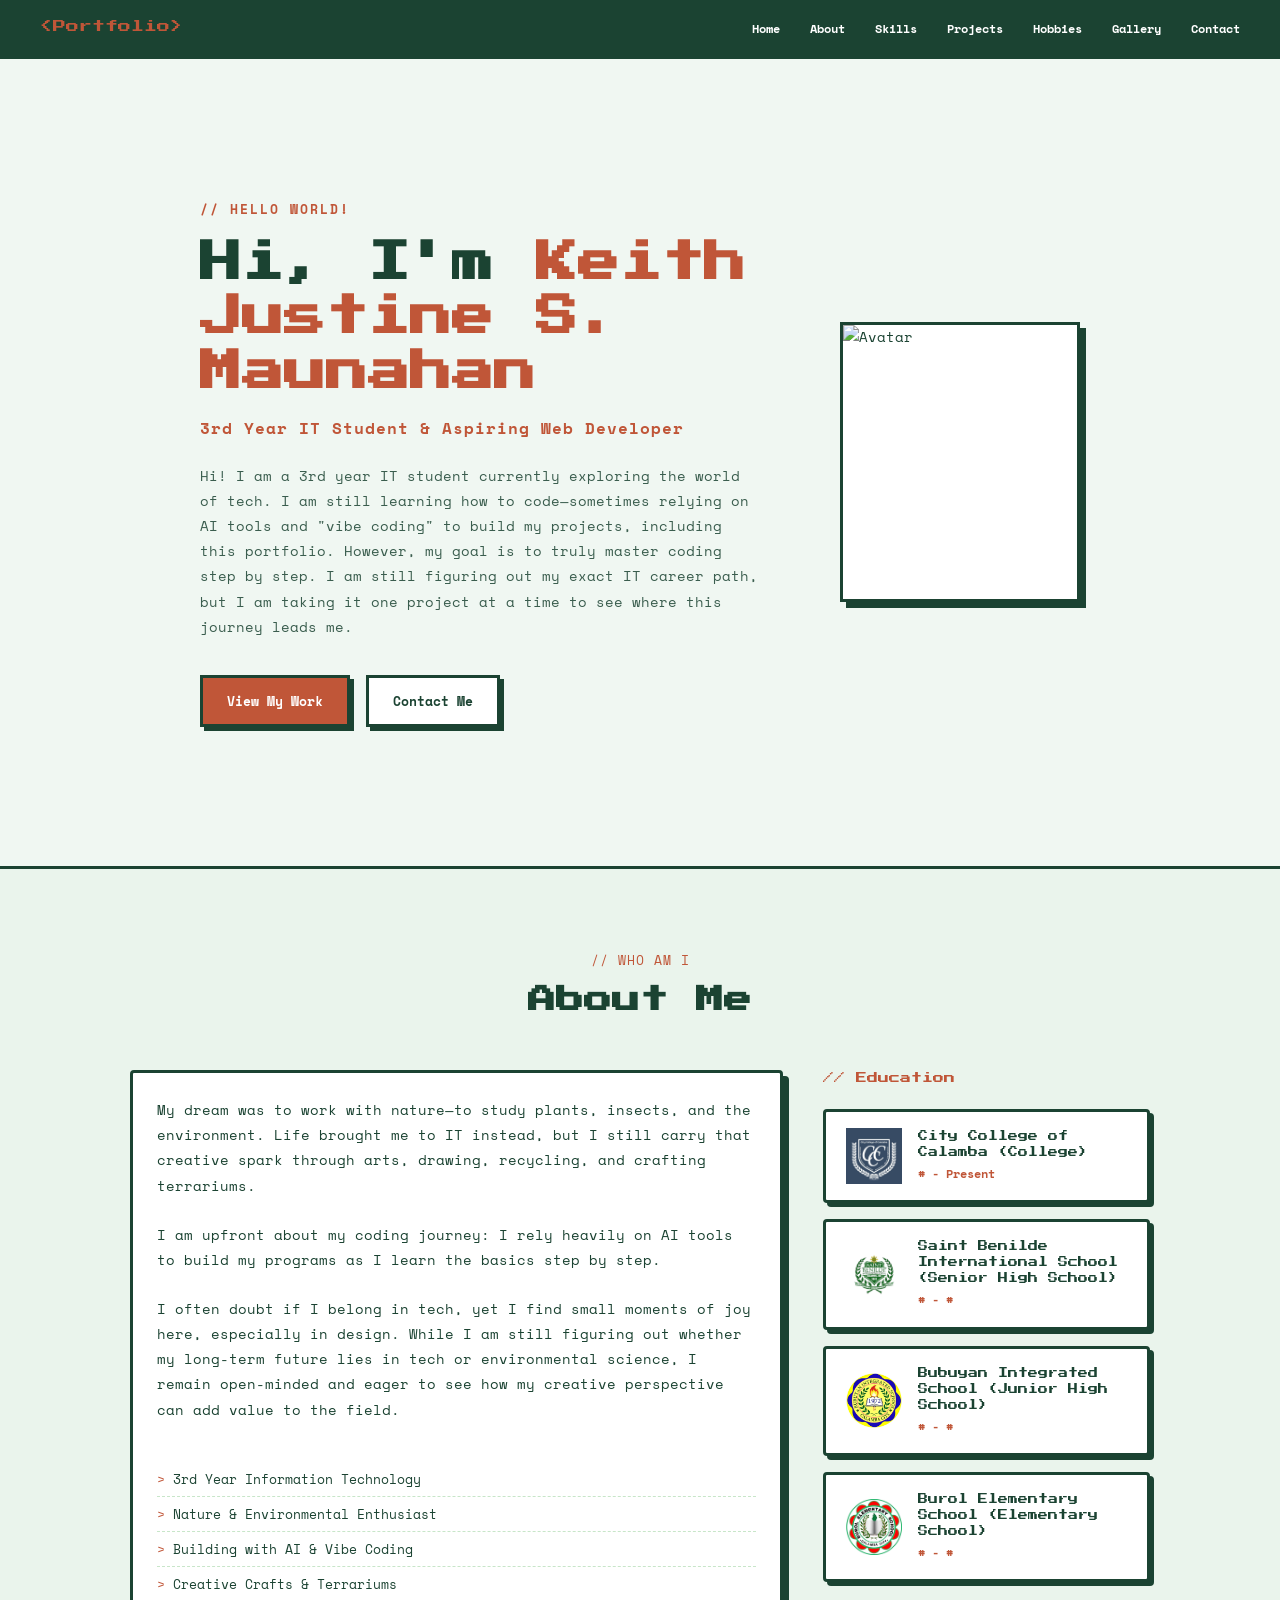
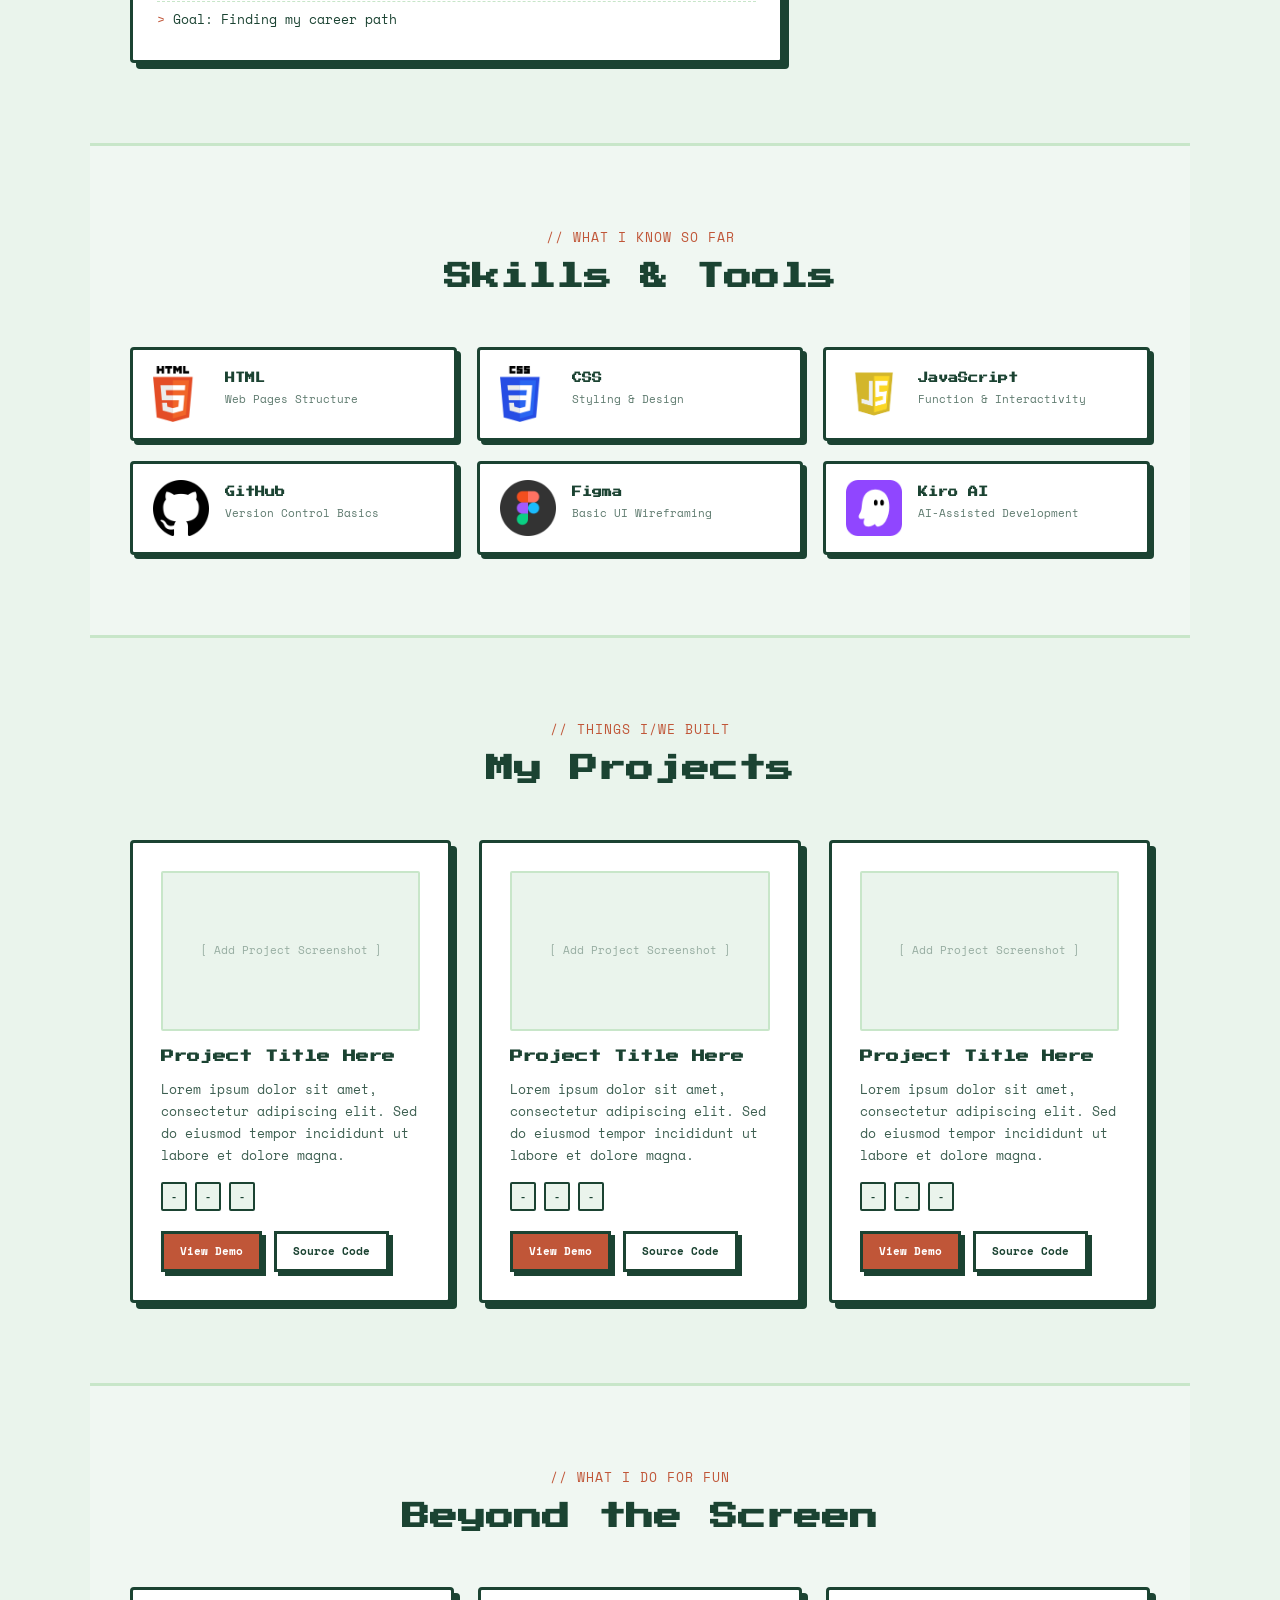
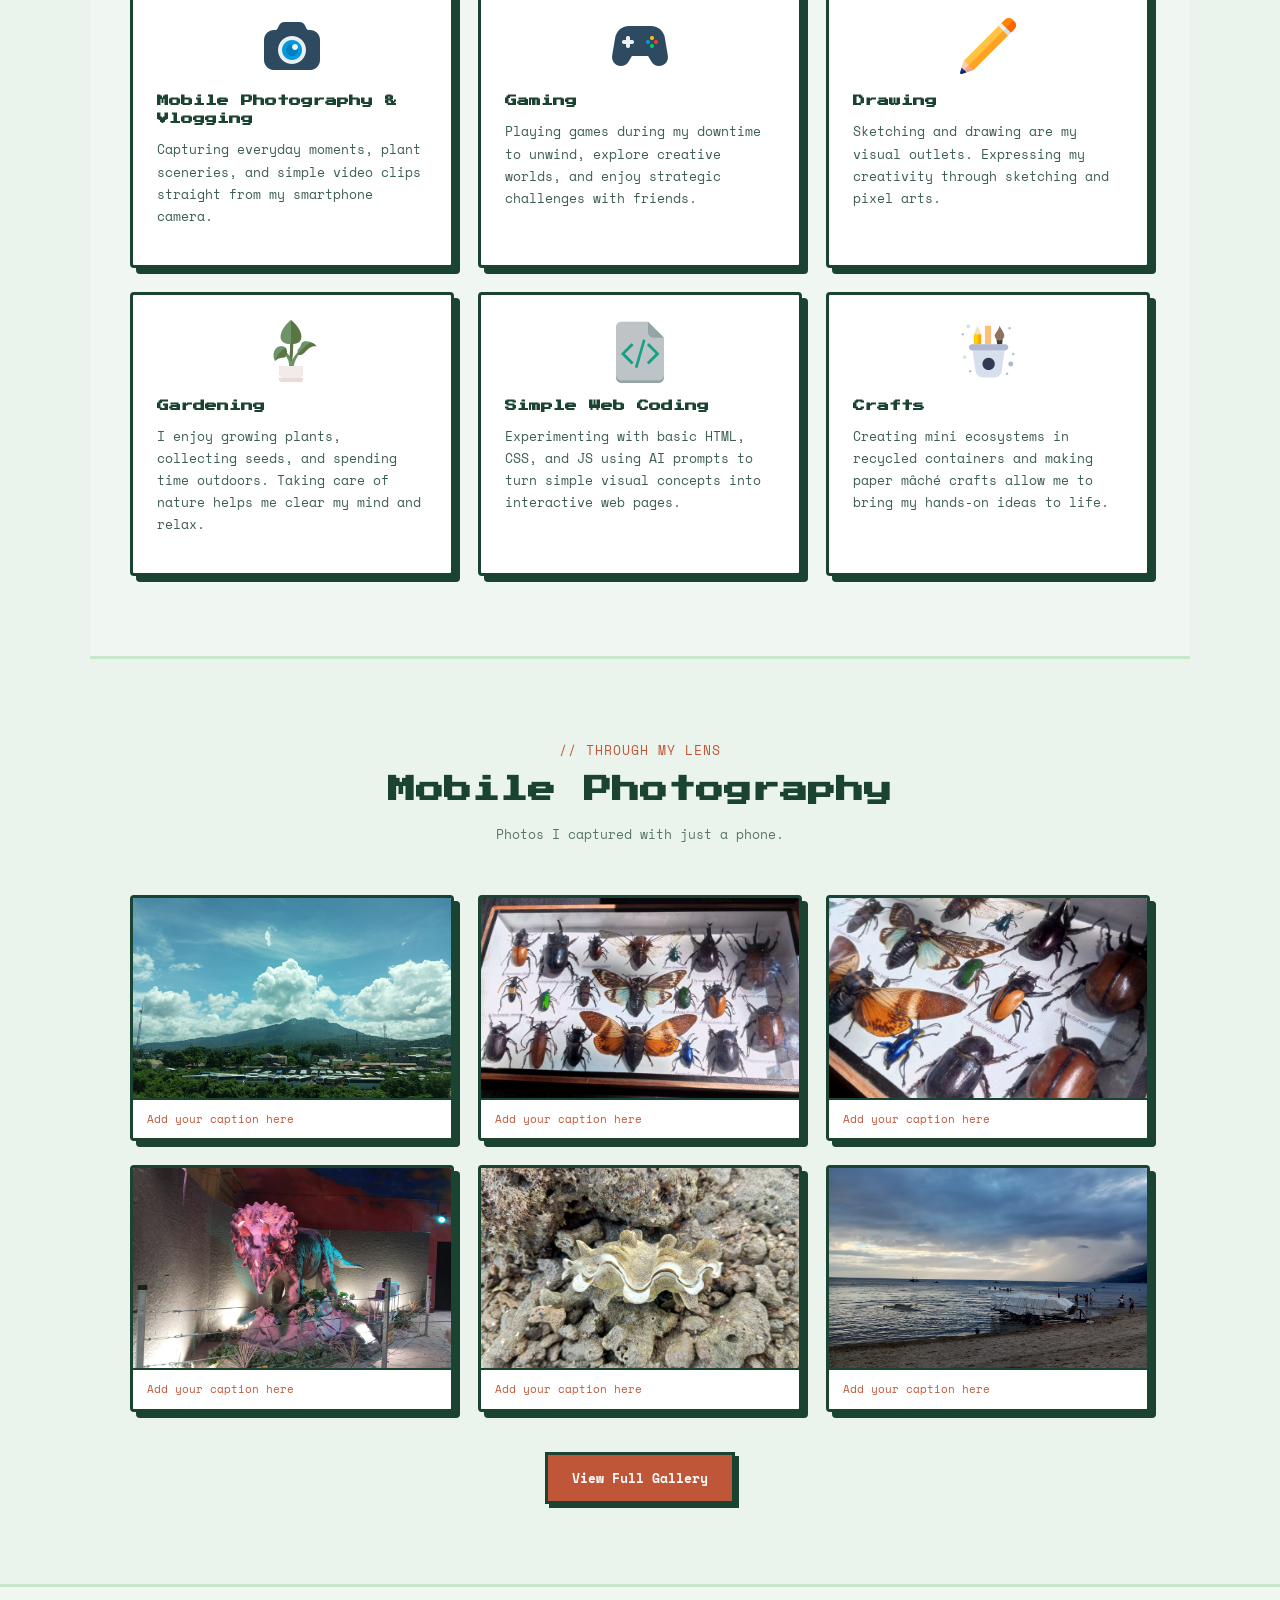
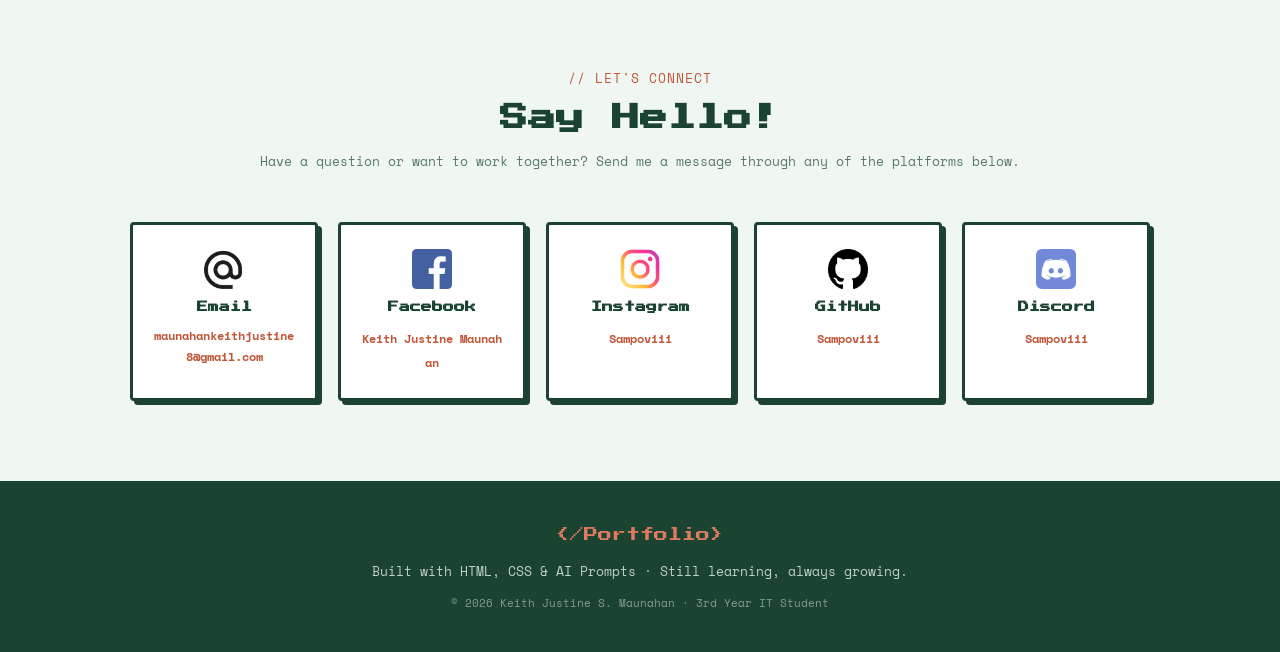
==== commit b21ae014: "Add files via upload" ====
--- a/index.html
+++ b/index.html
@@ -15,7 +15,7 @@
 
   <nav class="navbar">
     <div class="nav-logo">
-      <span>&lt;My Portfolio&gt;</span>
+      <span>&lt;Portfolio&gt;</span>
     </div>
     <ul class="nav-links">
       <li><a href="#home">Home</a></li>
@@ -428,7 +428,7 @@
 
   <footer class="footer">
     <div class="footer-content">
-      <p class="footer-brand">&lt;/My Portfolio&gt;</p>
+      <p class="footer-brand">&lt;/Portfolio&gt;</p>
       <p class="footer-msg">Built with HTML, CSS &amp; AI Prompts · Still learning, always growing.</p>
       <p class="footer-copy">© 2026 Keith Justine S. Maunahan · 3rd Year IT Student</p>
     </div>
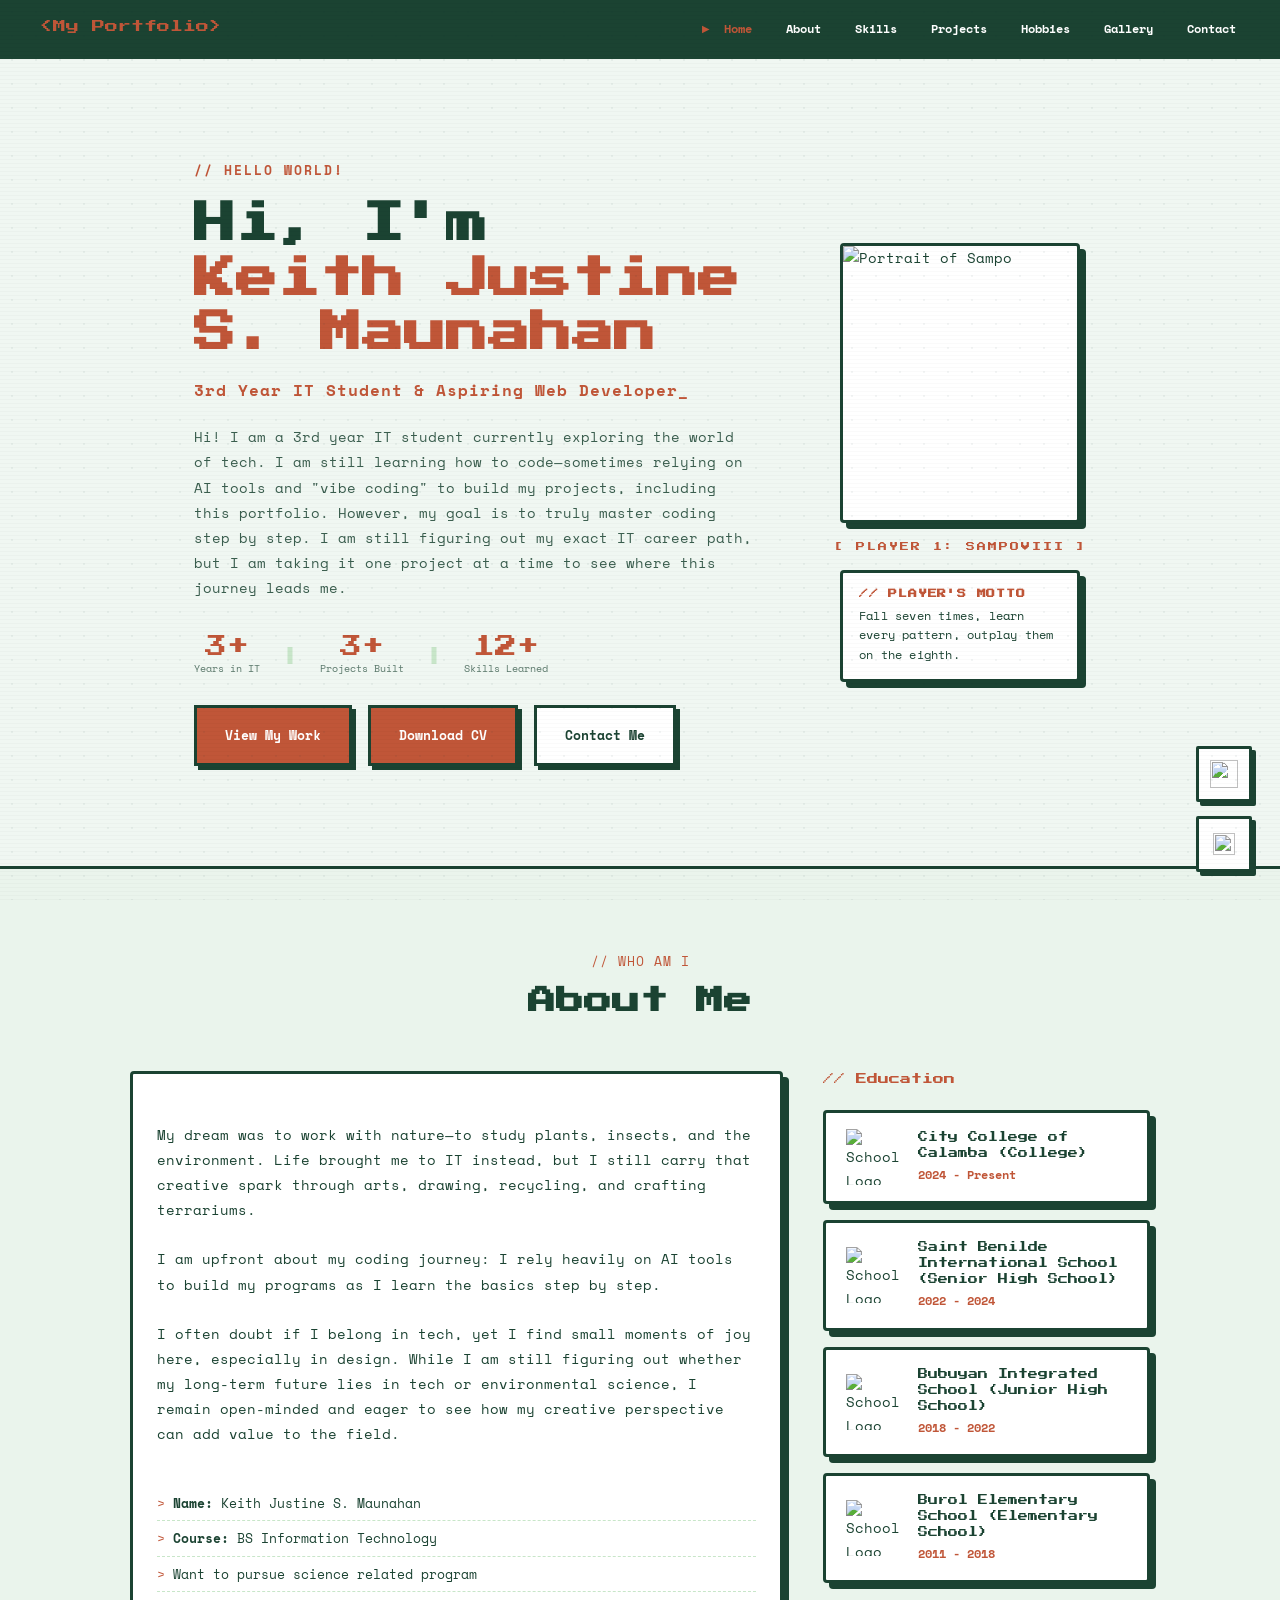
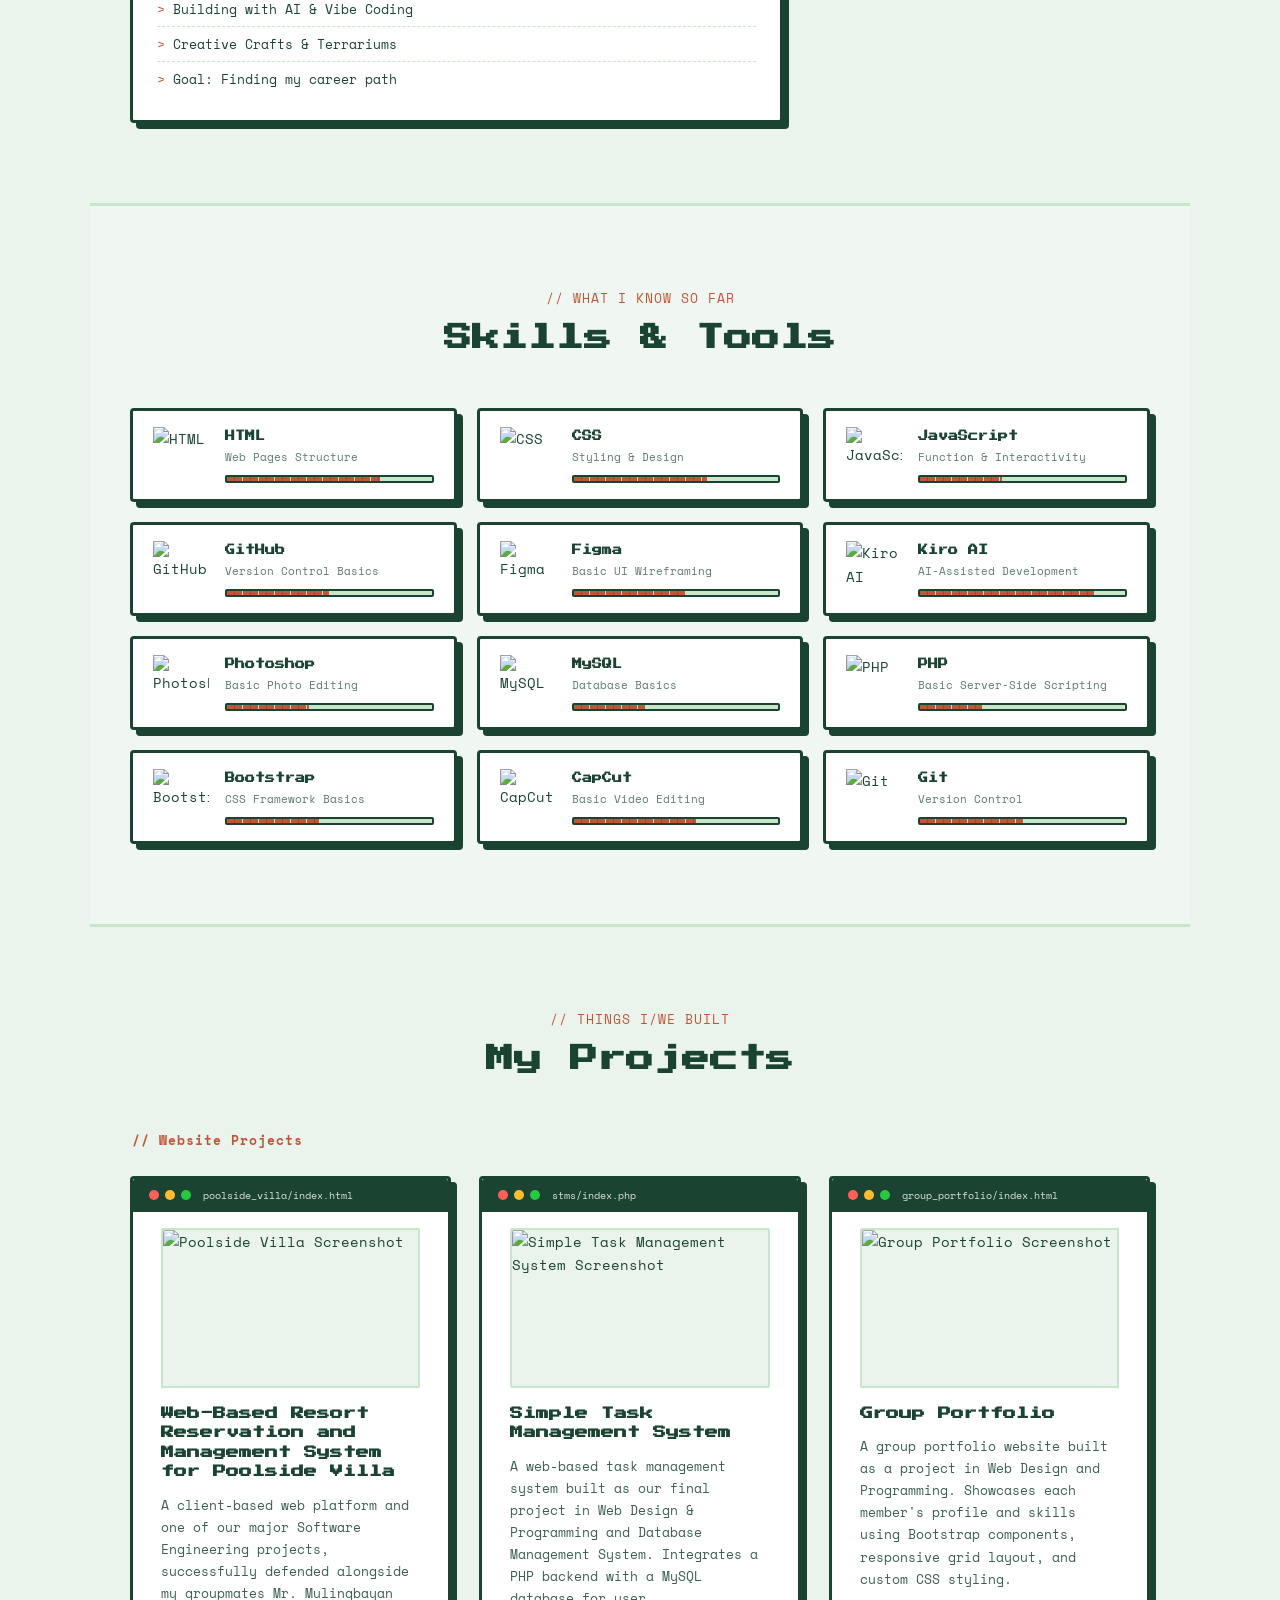
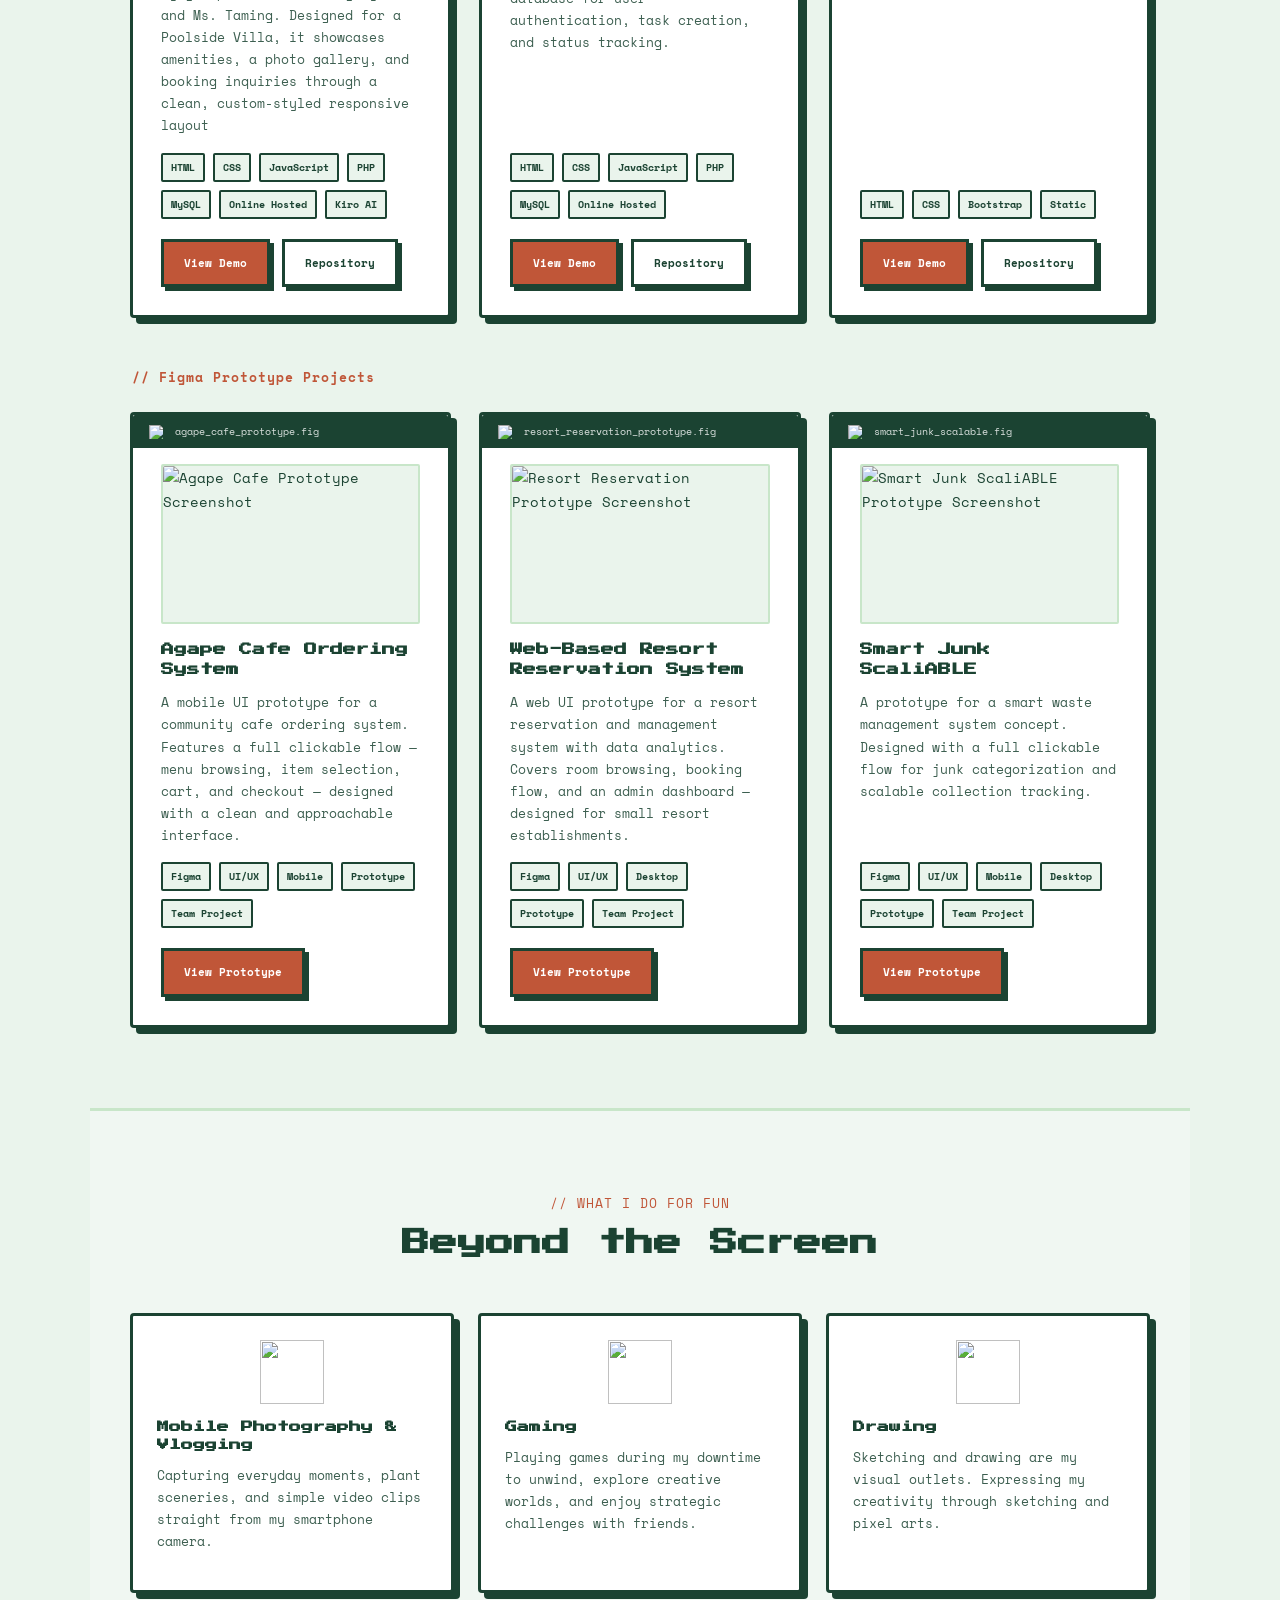
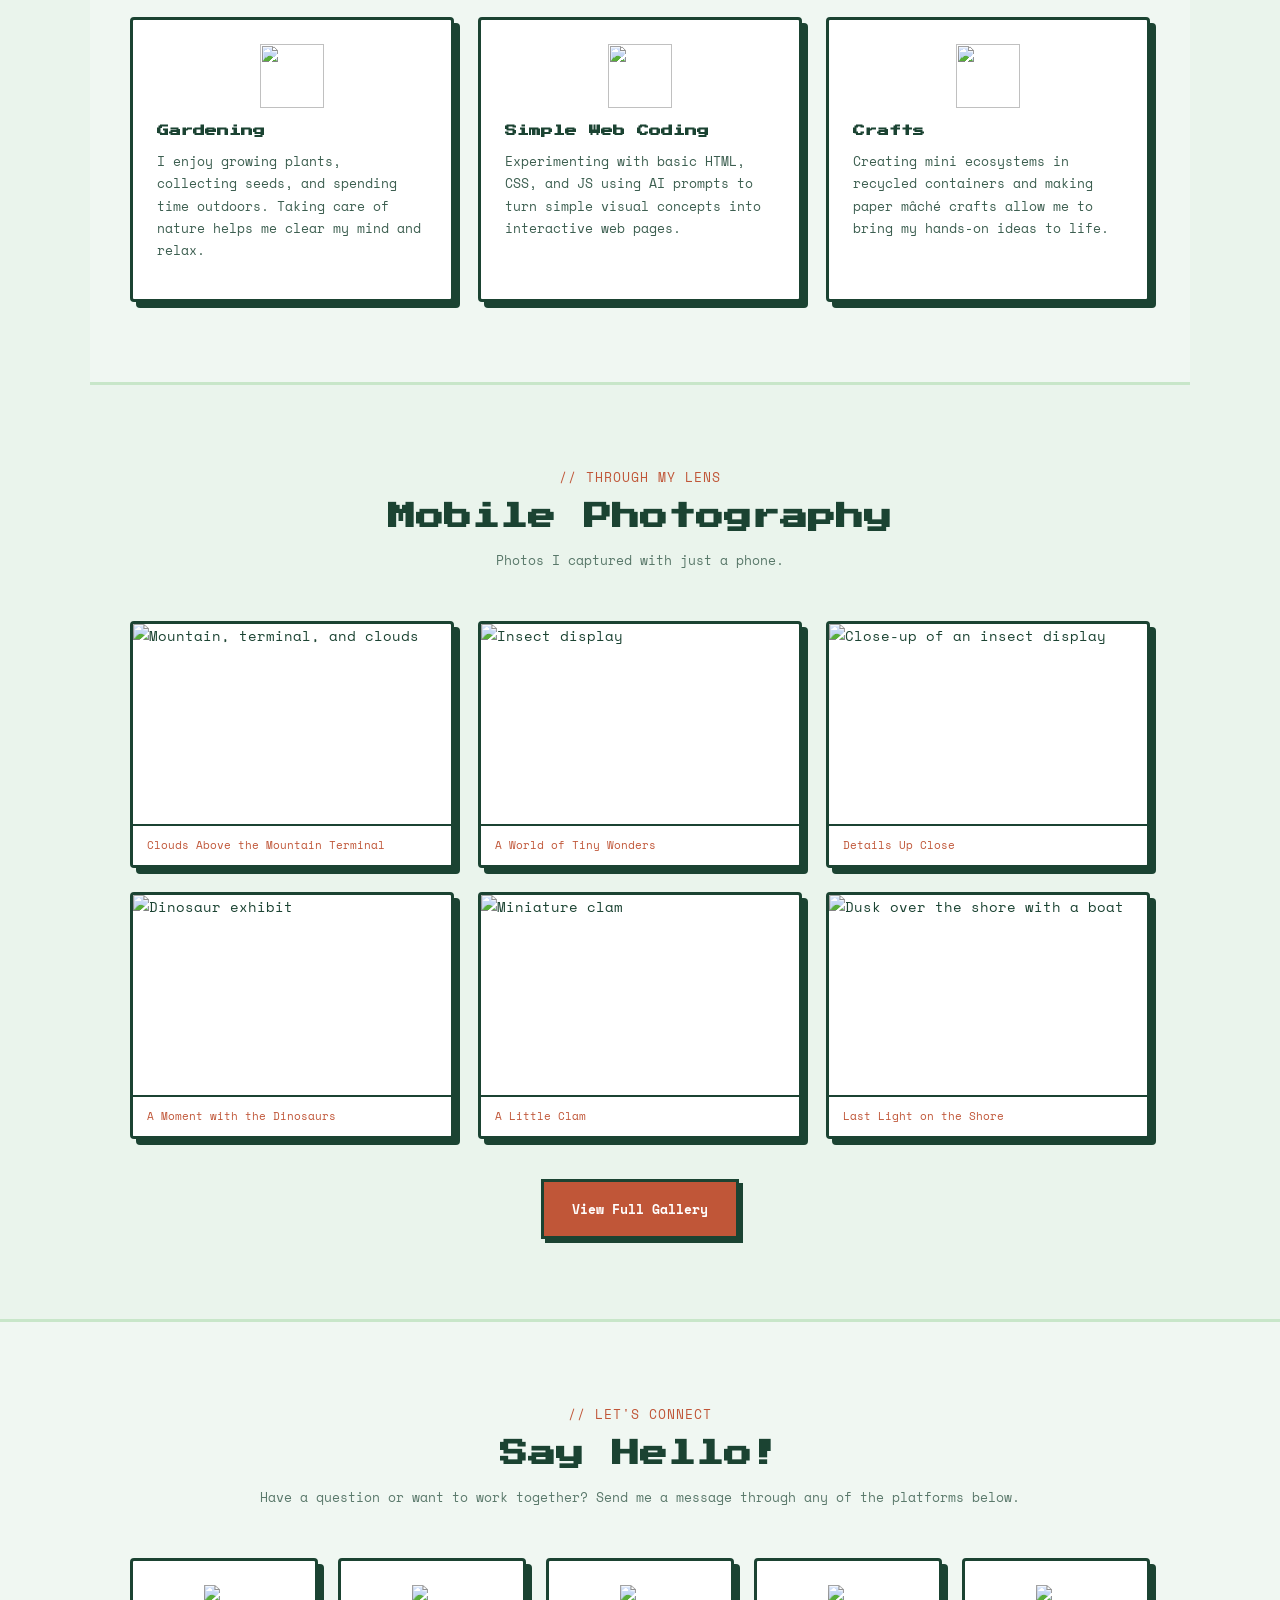
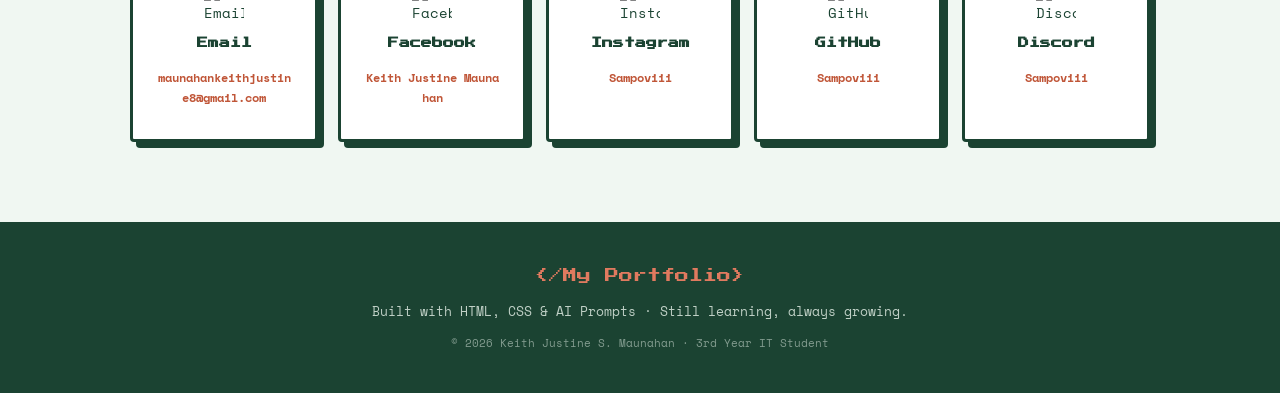
==== commit d9d47d59: "Up update gallery.css, style.css, index.js, and index.html." ====
--- a/index.html
+++ b/index.html
@@ -1,438 +1,688 @@
-<!DOCTYPE html>
-<html lang="en">
-
-<head>
-  <meta charset="UTF-8" />
-  <meta name="viewport" content="width=device-width, initial-scale=1.0" />
-  <title>Portfolio | Home</title>
-  <link rel="stylesheet" href="assets/css/style.css" />
-  <link rel="preconnect" href="https://fonts.googleapis.com" />
-  <link rel="preconnect" href="https://fonts.gstatic.com" crossorigin />
-  <link href="https://fonts.googleapis.com/css2?family=Press+Start+2P&family=Space+Mono:ital,wght@0,400;0,700;1,400&display=swap" rel="stylesheet" />
-</head>
-
-<body>
-
-  <nav class="navbar">
-    <div class="nav-logo">
-      <span>&lt;Portfolio&gt;</span>
-    </div>
-    <ul class="nav-links">
-      <li><a href="#home">Home</a></li>
-      <li><a href="#about">About</a></li>
-      <li><a href="#skills">Skills</a></li>
-      <li><a href="#projects">Projects</a></li>
-      <li><a href="#hobbies">Hobbies</a></li>
-      <li><a href="#gallery">Gallery</a></li>
-      <li><a href="#contact">Contact</a></li>
-    </ul>
-  </nav>
-
-
-  <section class="hero" id="home">
-
-    <div class="hero-content">
-      <p class="hero-badge">// HELLO WORLD!</p>
-      <h1 class="hero-title">Hi, I'm <span class="accent">Keith Justine S. Maunahan</span></h1>
-      <p class="hero-subtitle">3rd Year IT Student &amp; Aspiring Web Developer</p>
-      <p class="hero-desc">
-        Hi! I am a 3rd year IT student currently exploring the world of tech.
-        I am still learning how to code—sometimes relying on AI tools and "vibe coding" to build my projects, including this portfolio.
-        However, my goal is to truly master coding step by step.
-        I am still figuring out my exact IT career path, but I am taking it one project at a time to see where this journey leads me.
-      </p>
-      <div class="hero-buttons">
-        <a href="#projects" class="btn btn-primary">View My Work</a>
-        <a href="#contact" class="btn btn-secondary">Contact Me</a>
-      </div>
-    </div>
-
-    <div class="hero-avatar">
-      <div class="avatar-frame">
-        <img src="https://i.pinimg.com/originals/bf/1f/9d/bf1f9d35aba6d574a74aaf7fae9798d7.gif" alt="Avatar" class="avatar-img" />
-      </div>
-    </div>
-
-  </section>
-
-
-  <section class="section about-section" id="about">
-    <div class="section-header">
-      <p class="section-label">// WHO AM I</p>
-      <h2 class="section-title">About Me</h2>
-    </div>
-
-    <div class="about-content">
-
-      <div class="about-text">
-        <div class="card">
-          <p>
-            My dream was to work with nature—to study plants, insects, and the environment.
-            Life brought me to IT instead, but I still carry that creative spark through arts, drawing, recycling, and crafting terrariums.
-          </p>
-          <br />
-          <p>
-            I am upfront about my coding journey: I rely heavily on AI tools to build my programs as I learn the basics step by step.
-          </p>
-          <br />
-          <p>
-            I often doubt if I belong in tech, yet I find small moments of joy here, especially in design. While I am still figuring out whether my long-term future lies in tech or environmental science, I remain open-minded and eager to see how my creative perspective can add value to the field.
-          </p>
-          <br />
-          <ul class="about-list">
-            <li><span class="accent">&gt;</span> 3rd Year Information Technology</li>
-            <li><span class="accent">&gt;</span> Nature &amp; Environmental Enthusiast</li>
-            <li><span class="accent">&gt;</span> Building with AI &amp; Vibe Coding</li>
-            <li><span class="accent">&gt;</span> Creative Crafts &amp; Terrariums</li>
-            <li><span class="accent">&gt;</span> Goal: Finding my career path</li>
-          </ul>
-        </div>
-      </div>
-
-      <div class="edu-list">
-        <p class="edu-title">// Education</p>
-
-        <div class="edu-card">
-          <img src="assets/images/icons/College.jpg" alt="School Logo" class="edu-logo" />
-          <div class="edu-info">
-            <p class="edu-name">City College of Calamba (College)</p>
-            <p class="edu-year"># - Present</p>
-          </div>
-        </div>
-
-        <div class="edu-card">
-          <img src="assets/images/icons/SHS.jpg" alt="School Logo" class="edu-logo" />
-          <div class="edu-info">
-            <p class="edu-name">Saint Benilde International School (Senior High School)</p>
-            <p class="edu-year"># - #</p>
-          </div>
-        </div>
-
-        <div class="edu-card">
-          <img src="assets/images/icons/JHS.jpg" alt="School Logo" class="edu-logo" />
-          <div class="edu-info">
-            <p class="edu-name">Bubuyan Integrated School (Junior High School)</p>
-            <p class="edu-year"># - #</p>
-          </div>
-        </div>
-
-        <div class="edu-card">
-          <img src="assets/images/icons/Elementary.jpg" alt="School Logo" class="edu-logo" />
-          <div class="edu-info">
-            <p class="edu-name">Burol Elementary School (Elementary School)</p>
-            <p class="edu-year"># - #</p>
-          </div>
-        </div>
-      </div>
-
-    </div>
-  </section>
-
-
-  <section class="section skills-section" id="skills">
-    <div class="section-header">
-      <p class="section-label">// WHAT I KNOW SO FAR</p>
-      <h2 class="section-title">Skills &amp; Tools</h2>
-    </div>
-
-    <div class="skills-grid">
-
-      <div class="skill-card">
-        <img src="assets/images/icons/HTML.png" alt="HTML" class="skill-icon" />
-        <div class="skill-info">
-          <h3 class="skill-name">HTML</h3>
-          <p class="skill-desc">Web Pages Structure</p>
-        </div>
-      </div>
-
-      <div class="skill-card">
-        <img src="assets/images/icons/CSS.png" alt="CSS" class="skill-icon" />
-        <div class="skill-info">
-          <h3 class="skill-name">CSS</h3>
-          <p class="skill-desc">Styling &amp; Design</p>
-        </div>
-      </div>
-
-      <div class="skill-card">
-        <img src="assets/images/icons/JavaScript.png" alt="JavaScript" class="skill-icon" />
-        <div class="skill-info">
-          <h3 class="skill-name">JavaScript</h3>
-          <p class="skill-desc">Function &amp; Interactivity</p>
-        </div>
-      </div>
-
-      <div class="skill-card">
-        <img src="assets/images/icons/GitHub.png" alt="GitHub" class="skill-icon" />
-        <div class="skill-info">
-          <h3 class="skill-name">GitHub</h3>
-          <p class="skill-desc">Version Control Basics</p>
-        </div>
-      </div>
-
-      <div class="skill-card">
-        <img src="assets/images/icons/Figma.png" alt="Figma" class="skill-icon" />
-        <div class="skill-info">
-          <h3 class="skill-name">Figma</h3>
-          <p class="skill-desc">Basic UI Wireframing</p>
-        </div>
-      </div>
-
-      <div class="skill-card">
-        <img src="assets/images/icons/Kiro.png" alt="Kiro AI" class="skill-icon" />
-        <div class="skill-info">
-          <h3 class="skill-name">Kiro AI</h3>
-          <p class="skill-desc">AI-Assisted Development</p>
-        </div>
-      </div>
-
-    </div>
-  </section>
-
-
-  <section class="section projects-section" id="projects">
-    <div class="section-header">
-      <p class="section-label">// THINGS I/WE BUILT</p>
-      <h2 class="section-title">My Projects</h2>
-    </div>
-
-    <div class="projects-grid">
-
-      <div class="project-card">
-        <div class="project-img">
-          <span>[ Add Project Screenshot ]</span>
-        </div>
-        <h3 class="project-title">Project Title Here</h3>
-        <p class="project-desc">
-          Lorem ipsum dolor sit amet, consectetur adipiscing elit.
-          Sed do eiusmod tempor incididunt ut labore et dolore magna.
-        </p>
-        <div class="project-tags">
-          <span class="tag">-</span>
-          <span class="tag">-</span>
-          <span class="tag">-</span>
-        </div>
-        <div class="project-links">
-          <a href="#" target="_blank" class="btn btn-sm btn-primary">View Demo</a>
-          <a href="#" target="_blank" class="btn btn-sm btn-secondary">Source Code</a>
-        </div>
-      </div>
-
-      <div class="project-card">
-        <div class="project-img">
-          <span>[ Add Project Screenshot ]</span>
-        </div>
-        <h3 class="project-title">Project Title Here</h3>
-        <p class="project-desc">
-          Lorem ipsum dolor sit amet, consectetur adipiscing elit.
-          Sed do eiusmod tempor incididunt ut labore et dolore magna.
-        </p>
-        <div class="project-tags">
-          <span class="tag">-</span>
-          <span class="tag">-</span>
-          <span class="tag">-</span>
-        </div>
-        <div class="project-links">
-          <a href="#" target="_blank" class="btn btn-sm btn-primary">View Demo</a>
-          <a href="#" target="_blank" class="btn btn-sm btn-secondary">Source Code</a>
-        </div>
-      </div>
-
-      <div class="project-card">
-        <div class="project-img">
-          <span>[ Add Project Screenshot ]</span>
-        </div>
-        <h3 class="project-title">Project Title Here</h3>
-        <p class="project-desc">
-          Lorem ipsum dolor sit amet, consectetur adipiscing elit.
-          Sed do eiusmod tempor incididunt ut labore et dolore magna.
-        </p>
-        <div class="project-tags">
-          <span class="tag">-</span>
-          <span class="tag">-</span>
-          <span class="tag">-</span>
-        </div>
-        <div class="project-links">
-          <a href="#" target="_blank" class="btn btn-sm btn-primary">View Demo</a>
-          <a href="#" target="_blank" class="btn btn-sm btn-secondary">Source Code</a>
-        </div>
-      </div>
-
-    </div>
-  </section>
-
-
-  <section class="section hobbies-section" id="hobbies">
-    <div class="section-header">
-      <p class="section-label">// WHAT I DO FOR FUN</p>
-      <h2 class="section-title">Beyond the Screen</h2>
-    </div>
-
-    <div class="hobbies-grid">
-
-      <div class="hobby-card">
-        <div class="hobby-icon">
-          <img src="assets/images/icons/Camera.png" alt="Mobile Photography" />
-        </div>
-        <h3 class="hobby-title">Mobile Photography &amp; Vlogging</h3>
-        <p class="hobby-desc">
-          Capturing everyday moments, plant sceneries, and simple video clips straight from my smartphone camera.
-        </p>
-      </div>
-
-      <div class="hobby-card">
-        <div class="hobby-icon">
-          <img src="assets/images/icons/Gaming.png" alt="Gaming" />
-        </div>
-        <h3 class="hobby-title">Gaming</h3>
-        <p class="hobby-desc">
-          Playing games during my downtime to unwind, explore creative worlds, and enjoy strategic challenges with friends.
-        </p>
-      </div>
-
-      <div class="hobby-card">
-        <div class="hobby-icon">
-          <img src="assets/images/icons/Drawing.png" alt="Drawing" />
-        </div>
-        <h3 class="hobby-title">Drawing</h3>
-        <p class="hobby-desc">
-          Sketching and drawing are my visual outlets. Expressing my creativity through sketching and pixel arts.
-        </p>
-      </div>
-
-      <div class="hobby-card">
-        <div class="hobby-icon">
-          <img src="assets/images/icons/Gardening.png" alt="Gardening" />
-        </div>
-        <h3 class="hobby-title">Gardening</h3>
-        <p class="hobby-desc">
-          I enjoy growing plants, collecting seeds, and spending time outdoors. Taking care of nature helps me clear my mind and relax.
-        </p>
-      </div>
-
-      <div class="hobby-card">
-        <div class="hobby-icon">
-          <img src="assets/images/icons/Web_Projects.png" alt="Web Coding" />
-        </div>
-        <h3 class="hobby-title">Simple Web Coding</h3>
-        <p class="hobby-desc">
-          Experimenting with basic HTML, CSS, and JS using AI prompts to turn simple visual concepts into interactive web pages.
-        </p>
-      </div>
-
-      <div class="hobby-card">
-        <div class="hobby-icon">
-          <img src="assets/images/icons/Crafts.png" alt="Crafts" />
-        </div>
-        <h3 class="hobby-title">Crafts</h3>
-        <p class="hobby-desc">
-          Creating mini ecosystems in recycled containers and making paper mâché crafts allow me to bring my hands-on ideas to life.
-        </p>
-      </div>
-
-    </div>
-  </section>
-
-
-  <section class="section gallery-section" id="gallery">
-    <div class="section-header">
-      <p class="section-label">// THROUGH MY LENS</p>
-      <h2 class="section-title">Mobile Photography</h2>
-      <p class="section-subtitle">Photos I captured with just a phone.</p>
-    </div>
-
-    <div class="gallery-grid">
-
-      <div class="gallery-item">
-        <img src="assets/images/IMG_20231026_111419_089.jpg" alt="Photo 1" class="photo-box" />
-        <div class="caption"><p>Add your caption here</p></div>
-      </div>
-
-      <div class="gallery-item">
-        <img src="assets/images/IMG_20231109_130447_533.jpg" alt="Photo 2" class="photo-box" />
-        <div class="caption"><p>Add your caption here</p></div>
-      </div>
-
-      <div class="gallery-item">
-        <img src="assets/images/IMG_20231109_130508_630.jpg" alt="Photo 3" class="photo-box" />
-        <div class="caption"><p>Add your caption here</p></div>
-      </div>
-
-      <div class="gallery-item">
-        <img src="assets/images/IMG_20231109_173409_094.jpg" alt="Photo 4" class="photo-box" />
-        <div class="caption"><p>Add your caption here</p></div>
-      </div>
-
-      <div class="gallery-item">
-        <img src="assets/images/IMG_20231228_083316_686.jpg" alt="Photo 5" class="photo-box" />
-        <div class="caption"><p>Add your caption here</p></div>
-      </div>
-
-      <div class="gallery-item">
-        <img src="assets/images/IMG_20231228_165248_809.jpg" alt="Photo 6" class="photo-box" />
-        <div class="caption"><p>Add your caption here</p></div>
-      </div>
-
-    </div>
-
-    <div class="gallery-btn-wrap">
-      <a href="gallery.html" class="btn btn-primary">View Full Gallery</a>
-    </div>
-
-  </section>
-
-
-  <div class="contact-wrapper">
-    <section class="section" id="contact">
-      <div class="section-header">
-        <p class="section-label">// LET'S CONNECT</p>
-        <h2 class="section-title">Say Hello!</h2>
-        <p class="section-subtitle">Have a question or want to work together? Send me a message through any of the platforms below.</p>
-      </div>
-
-      <div class="contact-grid">
-
-        <div class="contact-card">
-          <img src="assets/images/icons/Email.png" alt="Email" class="contact-icon" />
-          <h3 class="contact-name">Email</h3>
-          <p class="contact-link">maunahankeithjustine8@gmail.com</p>
-        </div>
-
-        <div class="contact-card">
-          <img src="assets/images/icons/Facebook.png" alt="Facebook" class="contact-icon" />
-          <h3 class="contact-name">Facebook</h3>
-          <a href="https://web.facebook.com/profile.php?id=61577280537961" target="_blank" class="contact-link">Keith Justine Maunahan</a>
-        </div>
-
-        <div class="contact-card">
-          <img src="assets/images/icons/Instagram.png" alt="Instagram" class="contact-icon" />
-          <h3 class="contact-name">Instagram</h3>
-          <a href="https://www.instagram.com/sampoviii/" target="_blank" class="contact-link">Sampoviii</a>
-        </div>
-
-        <div class="contact-card">
-          <img src="assets/images/icons/GitHub.png" alt="GitHub" class="contact-icon" />
-          <h3 class="contact-name">GitHub</h3>
-          <a href="https://github.com/sampoviii" target="_blank" class="contact-link">Sampoviii</a>
-        </div>
-
-        <div class="contact-card">
-          <img src="assets/images/icons/Discord.png" alt="Discord" class="contact-icon" />
-          <h3 class="contact-name">Discord</h3>
-          <a href="https://discordapp.com/users/1482951546957463817" target="_blank" class="contact-link">Sampoviii</a>
-        </div>
-
-      </div>
-    </section>
-  </div>
-
-
-  <footer class="footer">
-    <div class="footer-content">
-      <p class="footer-brand">&lt;/Portfolio&gt;</p>
-      <p class="footer-msg">Built with HTML, CSS &amp; AI Prompts · Still learning, always growing.</p>
-      <p class="footer-copy">© 2026 Keith Justine S. Maunahan · 3rd Year IT Student</p>
-    </div>
-  </footer>
-
-</body>
-</html>
+<!DOCTYPE html>
+<html lang="en">
+
+<head>
+  <meta charset="UTF-8" />
+  <meta name="viewport" content="width=device-width, initial-scale=1.0" />
+  <title>My Portfolio | Keith Justine S. Maunahan</title>
+  <link rel="icon" type="image/svg+xml" href="https://api.iconify.design/pixelarticons/save.svg?color=%23ffffff" />
+  <link rel="stylesheet" href="assets/css/style.css" />
+  <link rel="preconnect" href="https://fonts.googleapis.com" />
+  <link rel="preconnect" href="https://fonts.gstatic.com" crossorigin />
+  <link href="https://fonts.googleapis.com/css2?family=Press+Start+2P&family=Space+Mono:ital,wght@0,400;0,700;1,400&display=swap" rel="stylesheet" />
+</head>
+
+<body>
+<script src="assets/js/theme.js"></script>
+
+  <!-- Retro Scanlines Overlay -->
+  <div class="scanlines" aria-hidden="true"></div>
+  <div class="pixel-particles" aria-hidden="true">
+    <span></span><span></span><span></span><span></span><span></span>
+    <span></span><span></span><span></span><span></span><span></span>
+  </div>
+
+  <!-- Back to Top Button removed -->
+
+  <!-- Dark Mode Toggle -->
+  <button class="theme-toggle" id="themeToggle" title="Toggle dark mode" aria-label="Toggle dark mode">
+    <img src="https://api.iconify.design/pixelarticons/moon.svg?color=%23c05638" alt="" aria-hidden="true" class="icon-moon" />
+    <img src="https://api.iconify.design/pixelarticons/sun.svg?color=%23f0a500" alt="" aria-hidden="true" class="icon-sun" />
+  </button>
+  <button class="cursor-toggle" id="cursorToggle" type="button" title="Switch to pixel pointer cursor" aria-label="Switch to pixel pointer cursor" aria-pressed="false">
+    <img src="assets/images/optimized/default_cursor.png" alt="" aria-hidden="true" class="cursor-icon-pointer" />
+    <img src="assets/images/pickaxe.png" alt="" aria-hidden="true" class="cursor-icon-pickaxe" />
+  </button>
+
+  <nav class="navbar">
+    <div class="nav-logo">
+      <span>&lt;My Portfolio&gt;</span>
+    </div>
+    <button class="nav-toggle" id="navToggle" type="button"
+      aria-expanded="false" aria-controls="navLinks" aria-label="Open navigation menu">
+      <span></span>
+      <span></span>
+      <span></span>
+    </button>
+    <ul class="nav-links" id="navLinks" aria-hidden="true">
+      <li><a href="#home">Home</a></li>
+      <li><a href="#about">About</a></li>
+      <li><a href="#skills">Skills</a></li>
+      <li><a href="#projects">Projects</a></li>
+      <li><a href="#hobbies">Hobbies</a></li>
+      <li><a href="#gallery">Gallery</a></li>
+      <li><a href="#contact">Contact</a></li>
+    </ul>
+  </nav>
+
+  <section class="hero" id="home">
+
+    <div class="hero-content">
+      <p class="hero-badge">// HELLO WORLD!</p>
+      <h1 class="hero-title">Hi, I'm <span class="accent">Keith Justine S. Maunahan</span></h1>
+      
+      <!-- Typewriter subtitle -->
+      <p class="hero-subtitle">3rd Year IT Student & Aspiring <span id="typewriter" class="accent"></span><span class="cursor">_</span></p>
+      
+      <p class="hero-desc">
+        Hi! I am a 3rd year IT student currently exploring the world of tech.
+        I am still learning how to code—sometimes relying on AI tools and "vibe coding" to build my projects, including this portfolio.
+        However, my goal is to truly master coding step by step.
+        I am still figuring out my exact IT career path, but I am taking it one project at a time to see where this journey leads me.
+      </p>
+
+      <!-- Pixel stat strip -->
+      <div class="hero-stats">
+        <div class="hero-stat">
+          <span class="hero-stat-num" data-target="3">0</span>
+          <span class="hero-stat-label">Years in IT</span>
+        </div>
+        <div class="hero-stat-divider">|</div>
+        <div class="hero-stat">
+          <span class="hero-stat-num" data-target="3">0</span>
+          <span class="hero-stat-label">Projects Built</span>
+        </div>
+        <div class="hero-stat-divider">|</div>
+        <div class="hero-stat">
+          <span class="hero-stat-num" data-target="12">0</span>
+          <span class="hero-stat-label">Skills Learned</span>
+        </div>
+      </div>
+
+      <div class="hero-buttons">
+        <a href="#projects" class="btn btn-primary">View My Work</a>
+        <a href="assets/cv/Maunahan.pdf" class="btn btn-primary" target="_blank">Download CV</a>
+        <a href="#contact" class="btn btn-secondary">Contact Me</a>
+      </div>
+    </div>
+
+    <div class="hero-avatar">
+      <!-- Click-to-flip avatar card -->
+      <div class="avatar-scene">
+        <div class="avatar-card" id="avatarCard">
+          <div class="avatar-face avatar-front">
+            <img src="assets/images/my_photo1.png" alt="Portrait of Sampo" class="avatar-img" id="avatarFront" fetchpriority="high" decoding="async" />
+            <div class="avatar-click-hint">[ CLICK ]</div>
+          </div>
+          <div class="avatar-face avatar-back">
+            <img src="https://media1.giphy.com/media/v1.Y2lkPTc5MGI3NjExeGpnaGlwNDkyYTR4Z2lqb2x1MjI3bGVlMTV2bWJxZ2Y1N2J2eDgwMiZlcD12MV9pbnRlcm5hbF9naWZfYnlfaWQmY3Q9Zw/tvywhzr7zyOUne7HjA/giphy.gif" alt="Genshin Impact burst animation" class="avatar-img" id="avatarBack" loading="lazy" decoding="async" />
+            <div class="avatar-click-hint">[ CLICK ]</div>
+          </div>
+        </div>
+      </div>
+      <div class="avatar-label">[ PLAYER 1: SAMPOVIII ]</div>
+      <div class="avatar-motto" aria-label="Player's motto">
+        <span>// PLAYER'S MOTTO</span>
+        <strong>Fall seven times, learn every pattern, outplay them on the eighth.</strong>
+      </div>
+    </div>
+
+  </section>
+
+  <section class="section about-section" id="about">
+    <div class="section-header">
+      <p class="section-label">// WHO AM I</p>
+      <h2 class="section-title">About Me</h2>
+    </div>
+
+    <div class="about-content">
+
+      <div class="about-text reveal">
+        <div class="card">
+          <!-- Course banner removed -->
+          <br />
+          <p>
+            My dream was to work with nature—to study plants, insects, and the environment.
+            Life brought me to IT instead, but I still carry that creative spark through arts, drawing, recycling, and crafting terrariums.
+          </p>
+          <br />
+          <p>
+            I am upfront about my coding journey: I rely heavily on AI tools to build my programs as I learn the basics step by step.
+          </p>
+          <br />
+          <p>
+            I often doubt if I belong in tech, yet I find small moments of joy here, especially in design. While I am still figuring out whether my long-term future lies in tech or environmental science, I remain open-minded and eager to see how my creative perspective can add value to the field.
+          </p>
+          <br />
+          <ul class="about-list">
+            <li><span class="accent">></span> <strong>Name:</strong> Keith Justine S. Maunahan</li>
+            <li><span class="accent">></span> <strong>Course:</strong> BS Information Technology</li>
+            <li><span class="accent">></span> Want to pursue science related program</li>
+            <li><span class="accent">></span> Building with AI & Vibe Coding</li>
+            <li><span class="accent">></span> Creative Crafts & Terrariums</li>
+            <li><span class="accent">></span> Goal: Finding my career path</li>
+          </ul>
+        </div>
+      </div>
+
+      <div class="edu-list reveal">
+        <p class="edu-title">// Education</p>
+
+        <div class="edu-card">
+          <img src="assets/images/icons/college.jpg" alt="School Logo" class="edu-logo" />
+          <div class="edu-info">
+            <p class="edu-name">City College of Calamba (College)</p>
+            <p class="edu-year">2024 - Present</p>
+          </div>
+        </div>
+
+        <div class="edu-card">
+          <img src="assets/images/icons/shs.jpg" alt="School Logo" class="edu-logo" />
+          <div class="edu-info">
+            <p class="edu-name">Saint Benilde International School (Senior High School)</p>
+            <p class="edu-year">2022 - 2024</p>
+          </div>
+        </div>
+
+        <div class="edu-card">
+          <img src="assets/images/icons/jhs.jpg" alt="School Logo" class="edu-logo" />
+          <div class="edu-info">
+            <p class="edu-name">Bubuyan Integrated School (Junior High School)</p>
+            <p class="edu-year">2018 - 2022</p>
+          </div>
+        </div>
+
+        <div class="edu-card">
+          <img src="assets/images/icons/elementary.jpg" alt="School Logo" class="edu-logo" />
+          <div class="edu-info">
+            <p class="edu-name">Burol Elementary School (Elementary School)</p>
+            <p class="edu-year">2011 - 2018</p>
+          </div>
+        </div>
+      </div>
+
+    </div>
+  </section>
+
+  <section class="section skills-section" id="skills">
+    <div class="section-header">
+      <p class="section-label">// WHAT I KNOW SO FAR</p>
+      <h2 class="section-title">Skills & Tools</h2>
+    </div>
+
+    <div class="skills-grid">
+
+      <div class="skill-card reveal">
+        <img src="assets/images/icons/html.png" alt="HTML" class="skill-icon" />
+        <div class="skill-info">
+          <h3 class="skill-name">HTML</h3>
+          <p class="skill-desc">Web Pages Structure</p>
+          <div class="skill-bar"><div class="skill-bar-fill" style="width:75%"></div></div>
+        </div>
+      </div>
+
+      <div class="skill-card reveal">
+        <img src="assets/images/icons/css.png" alt="CSS" class="skill-icon" />
+        <div class="skill-info">
+          <h3 class="skill-name">CSS</h3>
+          <p class="skill-desc">Styling & Design</p>
+          <div class="skill-bar"><div class="skill-bar-fill" style="width:65%"></div></div>
+        </div>
+      </div>
+
+      <div class="skill-card reveal">
+        <img src="assets/images/icons/javascript.png" alt="JavaScript" class="skill-icon" />
+        <div class="skill-info">
+          <h3 class="skill-name">JavaScript</h3>
+          <p class="skill-desc">Function & Interactivity</p>
+          <div class="skill-bar"><div class="skill-bar-fill" style="width:40%"></div></div>
+        </div>
+      </div>
+
+      <div class="skill-card reveal">
+        <img src="assets/images/icons/github.png" alt="GitHub" class="skill-icon" />
+        <div class="skill-info">
+          <h3 class="skill-name">GitHub</h3>
+          <p class="skill-desc">Version Control Basics</p>
+          <div class="skill-bar"><div class="skill-bar-fill" style="width:50%"></div></div>
+        </div>
+      </div>
+
+      <div class="skill-card reveal">
+        <img src="assets/images/icons/figma.png" alt="Figma" class="skill-icon" />
+        <div class="skill-info">
+          <h3 class="skill-name">Figma</h3>
+          <p class="skill-desc">Basic UI Wireframing</p>
+          <div class="skill-bar"><div class="skill-bar-fill" style="width:55%"></div></div>
+        </div>
+      </div>
+
+      <div class="skill-card reveal">
+        <img src="assets/images/icons/kiro.png" alt="Kiro AI" class="skill-icon" />
+        <div class="skill-info">
+          <h3 class="skill-name">Kiro AI</h3>
+          <p class="skill-desc">AI-Assisted Development</p>
+          <div class="skill-bar"><div class="skill-bar-fill" style="width:85%"></div></div>
+        </div>
+      </div>
+
+      <div class="skill-card reveal">
+        <img src="assets/images/icons/photoshop_icon.png" alt="Photoshop" class="skill-icon" />
+        <div class="skill-info">
+          <h3 class="skill-name">Photoshop</h3>
+          <p class="skill-desc">Basic Photo Editing</p>
+          <div class="skill-bar"><div class="skill-bar-fill" style="width:40%"></div></div>
+        </div>
+      </div>
+
+      <div class="skill-card reveal">
+        <img src="assets/images/icons/mysql_icon.png" alt="MySQL" class="skill-icon" />
+        <div class="skill-info">
+          <h3 class="skill-name">MySQL</h3>
+          <p class="skill-desc">Database Basics</p>
+          <div class="skill-bar"><div class="skill-bar-fill" style="width:35%"></div></div>
+        </div>
+      </div>
+
+      <div class="skill-card reveal">
+        <img src="assets/images/icons/new_php_logo.png" alt="PHP" class="skill-icon" />
+        <div class="skill-info">
+          <h3 class="skill-name">PHP</h3>
+          <p class="skill-desc">Basic Server-Side Scripting</p>
+          <div class="skill-bar"><div class="skill-bar-fill" style="width:30%"></div></div>
+        </div>
+      </div>
+
+      <div class="skill-card reveal">
+        <img src="assets/images/icons/bootstrap_icon.png" alt="Bootstrap" class="skill-icon" />
+        <div class="skill-info">
+          <h3 class="skill-name">Bootstrap</h3>
+          <p class="skill-desc">CSS Framework Basics</p>
+          <div class="skill-bar"><div class="skill-bar-fill" style="width:45%"></div></div>
+        </div>
+      </div>
+
+      <div class="skill-card reveal">
+        <img src="assets/images/icons/capcut_icon.png" alt="CapCut" class="skill-icon" />
+        <div class="skill-info">
+          <h3 class="skill-name">CapCut</h3>
+          <p class="skill-desc">Basic Video Editing</p>
+          <div class="skill-bar"><div class="skill-bar-fill" style="width:60%"></div></div>
+        </div>
+      </div>
+
+      <div class="skill-card reveal">
+        <img src="assets/images/icons/git_icon.png" alt="Git" class="skill-icon" />
+        <div class="skill-info">
+          <h3 class="skill-name">Git</h3>
+          <p class="skill-desc">Version Control</p>
+          <div class="skill-bar"><div class="skill-bar-fill" style="width:50%"></div></div>
+        </div>
+      </div>
+
+    </div>
+  </section>
+
+  <section class="section projects-section" id="projects">
+    <div class="section-header">
+      <p class="section-label">// THINGS I/WE BUILT</p>
+      <h2 class="section-title">My Projects</h2>
+    </div>
+
+    <p class="projects-subheading">// Website Projects</p>
+
+    <div class="projects-grid">
+
+      <!-- Project 1 -->
+      <div class="project-card reveal">
+        <div class="project-terminal-bar">
+          <span class="terminal-dot dot-red"></span>
+          <span class="terminal-dot dot-yellow"></span>
+          <span class="terminal-dot dot-green"></span>
+          <span class="terminal-title">poolside_villa/index.html</span>
+        </div>
+        <div class="project-img">
+          <img src="assets/images/optimized/poolside-villa.jpg" alt="Poolside Villa Screenshot" class="project-screenshot" loading="lazy" decoding="async" />
+        </div>
+        <h3 class="project-title">Web-Based Resort Reservation and Management System for Poolside Villa</h3>
+        <p class="project-desc">
+          A client-based web platform and one of our major Software Engineering projects, successfully defended alongside my groupmates Mr. Mulingbayan and Ms. Taming. 
+          Designed for a Poolside Villa, it showcases amenities, a photo gallery, and booking inquiries through a clean, custom-styled responsive layout
+        </p>
+        <div class="project-tags">
+          <span class="tag">HTML</span>
+          <span class="tag">CSS</span>
+          <span class="tag">JavaScript</span>
+          <span class="tag">PHP</span>
+          <span class="tag">MySQL</span>
+          <span class="tag">Online Hosted</span>
+          <span class="tag">Kiro AI</span>
+        </div>
+        <div class="project-links">
+          <a href="https://poolside-villa.site.je/" target="_blank" class="btn btn-sm btn-primary">View Demo</a>
+          <a href="https://github.com/sampoviii/poolside-villa" target="_blank" class="btn btn-sm btn-secondary">Repository</a>
+        </div>
+      </div>
+
+      <!-- Project 2 -->
+      <div class="project-card reveal">
+        <div class="project-terminal-bar">
+          <span class="terminal-dot dot-red"></span>
+          <span class="terminal-dot dot-yellow"></span>
+          <span class="terminal-dot dot-green"></span>
+          <span class="terminal-title">stms/index.php</span>
+        </div>
+        <div class="project-img">
+          <img src="assets/images/optimized/stms.jpg" alt="Simple Task Management System Screenshot" class="project-screenshot" loading="lazy" decoding="async" />
+        </div>
+        <h3 class="project-title">Simple Task Management System</h3>
+        <p class="project-desc">
+          A web-based task management system built as our final project in Web Design &
+          Programming and Database Management System. Integrates a PHP backend with a
+          MySQL database for user authentication, task creation, and status tracking.
+        </p>
+        <div class="project-tags">
+          <span class="tag">HTML</span>
+          <span class="tag">CSS</span>
+          <span class="tag">JavaScript</span>
+          <span class="tag">PHP</span>
+          <span class="tag">MySQL</span>
+          <span class="tag">Online Hosted</span>
+        </div>
+        <div class="project-links">
+          <a href="https://simple-task-management-system.free.nf/auth/login.php" target="_blank" class="btn btn-sm btn-primary">View Demo</a>
+          <a href="https://github.com/sampoviii/simple-task-management-system" target="_blank" class="btn btn-sm btn-secondary">Repository</a>
+        </div>
+      </div>
+
+      <!-- Project 3 -->
+      <div class="project-card reveal">
+        <div class="project-terminal-bar">
+          <span class="terminal-dot dot-red"></span>
+          <span class="terminal-dot dot-yellow"></span>
+          <span class="terminal-dot dot-green"></span>
+          <span class="terminal-title">group_portfolio/index.html</span>
+        </div>
+        <div class="project-img">
+          <img src="assets/images/optimized/group-portfolio.jpg" alt="Group Portfolio Screenshot" class="project-screenshot" loading="lazy" decoding="async" />
+        </div>
+        <h3 class="project-title">Group Portfolio</h3>
+        <p class="project-desc">
+          A group portfolio website built as a project in Web Design and Programming.
+          Showcases each member's profile and skills using Bootstrap components,
+          responsive grid layout, and custom CSS styling.
+        </p>
+        <div class="project-tags">
+          <span class="tag">HTML</span>
+          <span class="tag">CSS</span>
+          <span class="tag">Bootstrap</span>
+          <span class="tag">Static</span>
+        </div>
+        <div class="project-links">
+          <a href="https://sampoviii.github.io/group-portfolio-bootstrap/" target="_blank" class="btn btn-sm btn-primary">View Demo</a>
+          <a href="https://github.com/sampoviii/group-portfolio-bootstrap" target="_blank" class="btn btn-sm btn-secondary">Repository</a>
+        </div>
+      </div>
+
+    </div>
+
+    <!-- Figma Prototype Projects -->
+    <p class="projects-subheading" style="margin-top: 48px;">// Figma Prototype Projects</p>
+
+    <div class="projects-grid">
+
+      <!-- Figma 1 -->
+      <div class="project-card reveal">
+        <div class="project-terminal-bar project-terminal-bar--figma">
+          <img src="assets/images/icons/figma.png" alt="Figma" class="figma-bar-icon" />
+          <span class="terminal-title">agape_cafe_prototype.fig</span>
+        </div>
+        <div class="project-img">
+          <img src="assets/images/optimized/agape-cafe.jpg" alt="Agape Cafe Prototype Screenshot" class="project-screenshot" loading="lazy" decoding="async" />
+        </div>
+        <h3 class="project-title">Agape Cafe Ordering System</h3>
+        <p class="project-desc">
+          A mobile UI prototype for a community cafe ordering system. Features a
+          full clickable flow — menu browsing, item selection, cart, and checkout —
+          designed with a clean and approachable interface.
+        </p>
+        <div class="project-tags">
+          <span class="tag">Figma</span>
+          <span class="tag">UI/UX</span>
+          <span class="tag">Mobile</span>
+          <span class="tag">Prototype</span>
+          <span class="tag">Team Project</span>
+        </div>
+        <div class="project-links">
+          <a href="https://www.figma.com/proto/bAXKm6vs0c9b8griEKon2a/Agape-Cafe--Community-?node-id=1193-343&p=f&t=eMsS4dFME4iTR3fn-1&scaling=scale-down&content-scaling=fixed&page-id=487%3A263&starting-point-node-id=1193%3A326" target="_blank" class="btn btn-sm btn-primary">View Prototype</a>
+        </div>
+      </div>
+
+      <!-- Figma 2 -->
+      <div class="project-card reveal">
+        <div class="project-terminal-bar project-terminal-bar--figma">
+          <img src="assets/images/icons/figma.png" alt="Figma" class="figma-bar-icon" />
+          <span class="terminal-title">resort_reservation_prototype.fig</span>
+        </div>
+        <div class="project-img">
+          <img src="assets/images/optimized/resort-reservation.jpg" alt="Resort Reservation Prototype Screenshot" class="project-screenshot" loading="lazy" decoding="async" />
+        </div>
+        <h3 class="project-title">Web-Based Resort Reservation System</h3>
+        <p class="project-desc">
+          A web UI prototype for a resort reservation and management system with
+          data analytics. Covers room browsing, booking flow, and an admin
+          dashboard — designed for small resort establishments.
+        </p>
+        <div class="project-tags">
+          <span class="tag">Figma</span>
+          <span class="tag">UI/UX</span>
+          <span class="tag">Desktop</span>
+          <span class="tag">Prototype</span>
+          <span class="tag">Team Project</span>
+        </div>
+        <div class="project-links">
+          <a href="https://www.figma.com/proto/V3CFXs2Pg3EC5Kh0z1JRM6/Web-based-Reservation-and-Management-System-with-Data-Analytics-for-Small-Resort-Establishments?node-id=6-5&p=f&t=l2YCHoySTvfa5KNx-1&scaling=min-zoom&content-scaling=fixed&page-id=0%3A1&starting-point-node-id=6%3A5&show-proto-sidebar=1" target="_blank" class="btn btn-sm btn-primary">View Prototype</a>
+        </div>
+      </div>
+
+      <!-- Figma 3 -->
+      <div class="project-card reveal">
+        <div class="project-terminal-bar project-terminal-bar--figma">
+          <img src="assets/images/icons/figma.png" alt="Figma" class="figma-bar-icon" />
+          <span class="terminal-title">smart_junk_scalable.fig</span>
+        </div>
+        <div class="project-img">
+          <img src="assets/images/optimized/smart-junk.jpg" alt="Smart Junk ScaliABLE Prototype Screenshot" class="project-screenshot" loading="lazy" decoding="async" />
+        </div>
+        <h3 class="project-title">Smart Junk ScaliABLE</h3>
+        <p class="project-desc">
+          A prototype for a smart waste management system concept. Designed with
+          a full clickable flow for junk categorization and scalable collection tracking.
+        </p>
+        <div class="project-tags">
+          <span class="tag">Figma</span>
+          <span class="tag">UI/UX</span>
+          <span class="tag">Mobile</span>
+          <span class="tag">Desktop</span>
+          <span class="tag">Prototype</span>
+          <span class="tag">Team Project</span>
+        </div>
+        <div class="project-links">
+          <a href="https://www.figma.com/proto/wM7QYzq6kspvPFhRnVyBU0/Smart-Junk-ScaliABLE?node-id=12-692&p=f&t=LjgogKvTUsDOQ51R-1&scaling=contain&content-scaling=fixed&page-id=0%3A1&starting-point-node-id=12%3A692&show-proto-sidebar=1" target="_blank" class="btn btn-sm btn-primary">View Prototype</a>
+        </div>
+      </div>
+
+    </div>
+  </section>
+
+  <section class="section hobbies-section" id="hobbies">
+    <div class="section-header">
+      <p class="section-label">// WHAT I DO FOR FUN</p>
+      <h2 class="section-title">Beyond the Screen</h2>
+    </div>
+
+    <div class="hobbies-grid">
+
+      <div class="hobby-card reveal">
+        <div class="hobby-icon">
+          <img class="hobby-icon-image hobby-icon-light" src="https://api.iconify.design/pixelarticons/camera.svg?color=%23c05638" alt="" aria-hidden="true" />
+          <img class="hobby-icon-image hobby-icon-dark" src="https://api.iconify.design/pixelarticons/camera.svg?color=%23f0a500" alt="" aria-hidden="true" />
+        </div>
+        <h3 class="hobby-title">Mobile Photography & Vlogging</h3>
+        <p class="hobby-desc">
+          Capturing everyday moments, plant sceneries, and simple video clips straight from my smartphone camera.
+        </p>
+      </div>
+
+      <div class="hobby-card reveal">
+        <div class="hobby-icon">
+          <img class="hobby-icon-image hobby-icon-light" src="https://api.iconify.design/pixelarticons/gamepad.svg?color=%23c05638" alt="" aria-hidden="true" />
+          <img class="hobby-icon-image hobby-icon-dark" src="https://api.iconify.design/pixelarticons/gamepad.svg?color=%23f0a500" alt="" aria-hidden="true" />
+        </div>
+        <h3 class="hobby-title">Gaming</h3>
+        <p class="hobby-desc">
+          Playing games during my downtime to unwind, explore creative worlds, and enjoy strategic challenges with friends.
+        </p>
+      </div>
+
+      <div class="hobby-card reveal">
+        <div class="hobby-icon">
+          <img class="hobby-icon-image hobby-icon-light" src="https://api.iconify.design/pixelarticons/pencil.svg?color=%23c05638" alt="" aria-hidden="true" />
+          <img class="hobby-icon-image hobby-icon-dark" src="https://api.iconify.design/pixelarticons/pencil.svg?color=%23f0a500" alt="" aria-hidden="true" />
+        </div>
+        <h3 class="hobby-title">Drawing</h3>
+        <p class="hobby-desc">
+          Sketching and drawing are my visual outlets. Expressing my creativity through sketching and pixel arts.
+        </p>
+      </div>
+
+      <div class="hobby-card reveal">
+        <div class="hobby-icon">
+          <img class="hobby-icon-image hobby-icon-light" src="https://api.iconify.design/pixelarticons/leaf.svg?color=%23c05638" alt="" aria-hidden="true" />
+          <img class="hobby-icon-image hobby-icon-dark" src="https://api.iconify.design/pixelarticons/leaf.svg?color=%23f0a500" alt="" aria-hidden="true" />
+        </div>
+        <h3 class="hobby-title">Gardening</h3>
+        <p class="hobby-desc">
+          I enjoy growing plants, collecting seeds, and spending time outdoors. Taking care of nature helps me clear my mind and relax.
+        </p>
+      </div>
+
+      <div class="hobby-card reveal">
+        <div class="hobby-icon">
+          <img class="hobby-icon-image hobby-icon-light" src="https://api.iconify.design/pixelarticons/code.svg?color=%23c05638" alt="" aria-hidden="true" />
+          <img class="hobby-icon-image hobby-icon-dark" src="https://api.iconify.design/pixelarticons/code.svg?color=%23f0a500" alt="" aria-hidden="true" />
+        </div>
+        <h3 class="hobby-title">Simple Web Coding</h3>
+        <p class="hobby-desc">
+          Experimenting with basic HTML, CSS, and JS using AI prompts to turn simple visual concepts into interactive web pages.
+        </p>
+      </div>
+
+      <div class="hobby-card reveal">
+        <div class="hobby-icon">
+          <img class="hobby-icon-image hobby-icon-light" src="https://api.iconify.design/pixelarticons/brush.svg?color=%23c05638" alt="" aria-hidden="true" />
+          <img class="hobby-icon-image hobby-icon-dark" src="https://api.iconify.design/pixelarticons/brush.svg?color=%23f0a500" alt="" aria-hidden="true" />
+        </div>
+        <h3 class="hobby-title">Crafts</h3>
+        <p class="hobby-desc">
+          Creating mini ecosystems in recycled containers and making paper mâché crafts allow me to bring my hands-on ideas to life.
+        </p>
+      </div>
+
+    </div>
+  </section>
+
+  <section class="section gallery-section" id="gallery">
+    <div class="section-header">
+      <p class="section-label">// THROUGH MY LENS</p>
+      <h2 class="section-title">Mobile Photography</h2>
+      <p class="section-subtitle">Photos I captured with just a phone.</p>
+    </div>
+
+    <div class="gallery-grid">
+
+      <div class="gallery-item reveal">
+        <img src="assets/images/optimized/IMG_20231026_111419_089.jpg" alt="Mountain, terminal, and clouds" class="photo-box" loading="lazy" decoding="async" />
+        <div class="caption"><p>Clouds Above the Mountain Terminal</p></div>
+      </div>
+
+      <div class="gallery-item reveal">
+        <img src="assets/images/optimized/IMG_20231109_130447_533.jpg" alt="Insect display" class="photo-box" loading="lazy" decoding="async" />
+        <div class="caption"><p>A World of Tiny Wonders</p></div>
+      </div>
+
+      <div class="gallery-item reveal">
+        <img src="assets/images/optimized/IMG_20231109_130508_630.jpg" alt="Close-up of an insect display" class="photo-box" loading="lazy" decoding="async" />
+        <div class="caption"><p>Details Up Close</p></div>
+      </div>
+
+      <div class="gallery-item reveal">
+        <img src="assets/images/optimized/IMG_20231109_173409_094.jpg" alt="Dinosaur exhibit" class="photo-box" loading="lazy" decoding="async" />
+        <div class="caption"><p>A Moment with the Dinosaurs</p></div>
+      </div>
+
+      <div class="gallery-item reveal">
+        <img src="assets/images/optimized/IMG_20231228_083316_686.jpg" alt="Miniature clam" class="photo-box" loading="lazy" decoding="async" />
+        <div class="caption"><p>A Little Clam</p></div>
+      </div>
+
+      <div class="gallery-item reveal">
+        <img src="assets/images/optimized/IMG_20231228_165248_809.jpg" alt="Dusk over the shore with a boat" class="photo-box" loading="lazy" decoding="async" />
+        <div class="caption"><p>Last Light on the Shore</p></div>
+      </div>
+
+    </div>
+
+    <div class="gallery-btn-wrap">
+      <a href="gallery.html" class="btn btn-primary">View Full Gallery</a>
+    </div>
+
+  </section>
+
+  <div class="contact-wrapper">
+    <section class="section" id="contact">
+      <div class="section-header">
+        <p class="section-label">// LET'S CONNECT</p>
+        <h2 class="section-title">Say Hello!</h2>
+        <p class="section-subtitle">Have a question or want to work together? Send me a message through any of the platforms below.</p>
+      </div>
+
+      <div class="contact-grid">
+
+        <div class="contact-card reveal">
+          <img src="assets/images/icons/gmail.png" alt="Email" class="contact-icon" />
+          <h3 class="contact-name">Email</h3>
+          <a href="mailto:maunahankeithjustine8@gmail.com" class="contact-link">maunahankeithjustine8@gmail.com</a>
+        </div>
+
+        <div class="contact-card reveal">
+          <img src="assets/images/icons/facebook.png" alt="Facebook" class="contact-icon" />
+          <h3 class="contact-name">Facebook</h3>
+          <a href="https://web.facebook.com/profile.php?id=61577280537961" target="_blank" class="contact-link">Keith Justine Maunahan</a>
+        </div>
+
+        <div class="contact-card reveal">
+          <img src="assets/images/icons/instagram.png" alt="Instagram" class="contact-icon" />
+          <h3 class="contact-name">Instagram</h3>
+          <a href="https://www.instagram.com/sampoviii/" target="_blank" class="contact-link">Sampoviii</a>
+        </div>
+
+        <div class="contact-card reveal">
+          <img src="assets/images/icons/github.png" alt="GitHub" class="contact-icon" />
+          <h3 class="contact-name">GitHub</h3>
+          <a href="https://github.com/sampoviii" target="_blank" class="contact-link">Sampoviii</a>
+        </div>
+
+        <div class="contact-card reveal">
+          <img src="assets/images/icons/discord.png" alt="Discord" class="contact-icon" />
+          <h3 class="contact-name">Discord</h3>
+          <a href="https://discordapp.com/users/1482951546957463817" target="_blank" class="contact-link">Sampoviii</a>
+        </div>
+
+      </div>
+    </section>
+  </div>
+
+  <footer class="footer">
+    <div class="footer-content">
+      <p class="footer-brand">&lt;/My Portfolio&gt;</p>
+      <p class="footer-msg">Built with HTML, CSS & AI Prompts · Still learning, always growing.</p>
+      <p class="footer-copy">© 2026 Keith Justine S. Maunahan · 3rd Year IT Student</p>
+    </div>
+  </footer>
+
+  <script src="assets/js/index.js" defer></script>
+  <script src="assets/js/pickaxe-cursor.js" defer></script>
+
+</body>
+</html>
--- a/assets/css/style.css
+++ b/assets/css/style.css
@@ -1,15 +1,67 @@
+/* =========================================
+   COLOR SYSTEM — CSS Custom Properties
+   Light = retro green | Dark = split-complementary purple
+   ========================================= */
+
+:root {
+  --bg:          #eaf4ec;
+  --bg-alt:      #f0f7f2;
+  --surface:     #ffffff;
+  --border:      #1b4332;
+  --shadow:      #1b4332;
+  --text:        #1b4332;
+  --text-nav:    #ffffff;
+  --accent:      #c05638;
+  --accent-dark: #a04428;
+  --muted:       #c8e6c9;
+  --nav-bg:      #1b4332;
+  --footer-bg:   #1b4332;
+  --footer-text: #eaf4ec;
+  --footer-brand:#e07a5f;
+  --bar-track:   #c8e6c9;
+  --theme-speed: 0.35s;
+}
+
+body.dark {
+  --bg:          #13101f;
+  --bg-alt:      #1a1530;
+  --surface:     #211c38;
+  --border:      #7c5cbf;
+  --shadow:      #4a2d8a;
+  --text:        #e0d7ff;
+  --text-nav:    #e0d7ff;
+  --accent:      #f0a500;
+  --accent-dark: #c48500;
+  --muted:       #3a2f5e;
+  --nav-bg:      #0e0b1a;
+  --footer-bg:   #0e0b1a;
+  --footer-text: #c4b8f0;
+  --footer-brand:#f0a500;
+  --bar-track:   #3a2f5e;
+}
+
+/* =========================================
+   BASE RESET & GLOBALS
+   ========================================= */
+
 * {
   margin: 0;
   padding: 0;
   box-sizing: border-box;
 }
 
+html {
+  scroll-behavior: smooth;
+}
+
 body {
-  background-color: #eaf4ec;
-  color: #1b4332;
+  background-color: var(--bg);
+  color: var(--text);
   font-family: 'Space Mono', 'Courier New', monospace;
   line-height: 1.7;
   font-size: 14px;
+  transition: background-color var(--theme-speed) ease,
+              color var(--theme-speed) ease;
 }
 
 a {
@@ -26,51 +78,65 @@
   display: block;
 }
 
-html {
-  scroll-behavior: smooth;
-}
+/* =========================================
+   COMPONENTS
+   ========================================= */
 
 .card {
-  background-color: #ffffff;
-  border: 3px solid #1b4332;
-  box-shadow: 6px 6px 0px #1b4332;
+  background-color: var(--surface);
+  border: 3px solid var(--border);
+  box-shadow: 6px 6px 0px var(--shadow);
   padding: 24px;
   border-radius: 4px;
-}
-
+  transition: background-color var(--theme-speed) ease,
+              border-color var(--theme-speed) ease,
+              box-shadow var(--theme-speed) ease;
+}
+
+/* ── Buttons ── */
 .btn {
   display: inline-block;
-  padding: 12px 24px;
+  padding: 16px 28px;
   font-family: 'Space Mono', 'Courier New', monospace;
   font-size: 13px;
   font-weight: 700;
-  border: 3px solid #1b4332;
-  box-shadow: 4px 4px 0px #1b4332;
+  border: 3px solid var(--border);
+  box-shadow: 4px 4px 0px var(--shadow);
   cursor: pointer;
-  transition: transform 0.1s ease, box-shadow 0.1s ease;
   white-space: nowrap;
+  transition: transform 0.18s cubic-bezier(0.22, 1, 0.36, 1),
+              box-shadow 0.18s cubic-bezier(0.22, 1, 0.36, 1),
+              background-color var(--theme-speed) ease,
+              border-color var(--theme-speed) ease,
+              color var(--theme-speed) ease;
 }
 
 .btn:hover {
-  transform: translate(3px, 3px);
+  transform: translate(4px, 4px);
+  box-shadow: 0px 0px 0px var(--shadow);
+}
+
+.btn:active {
+  transform: translate(5px, 5px);
   box-shadow: none;
 }
 
 .btn-primary {
-  background-color: #c05638;
+  background-color: var(--accent);
   color: #ffffff;
 }
 
 .btn-secondary {
-  background-color: #ffffff;
-  color: #1b4332;
+  background-color: var(--surface);
+  color: var(--text);
 }
 
 .btn-sm {
-  padding: 8px 16px;
+  padding: 12px 20px;
   font-size: 11px;
 }
 
+/* ── Sections ── */
 .section {
   padding: 80px 40px;
   max-width: 1100px;
@@ -83,34 +149,40 @@
 }
 
 .section-label {
-  color: #c05638;
+  color: var(--accent);
   font-family: 'Space Mono', 'Courier New', monospace;
   font-size: 13px;
   margin-bottom: 10px;
   letter-spacing: 1px;
+  position: relative;
+  display: inline-block;
 }
 
 .section-title {
   font-family: 'Press Start 2P', cursive;
   font-size: clamp(18px, 3vw, 28px);
-  color: #1b4332;
+  color: var(--text);
   margin-bottom: 12px;
   line-height: 1.4;
 }
 
 .section-subtitle {
-  color: #1b4332;
+  color: var(--text);
   opacity: 0.7;
   font-size: 13px;
 }
 
 .accent {
-  color: #c05638;
-}
+  color: var(--accent);
+}
+
+/* =========================================
+   NAVBAR
+   ========================================= */
 
 .navbar {
-  background-color: #1b4332;
-  border-bottom: 3px solid #1b4332;
+  background-color: var(--nav-bg);
+  border-bottom: 3px solid var(--border);
   padding: 16px 40px;
   display: flex;
   justify-content: space-between;
@@ -118,30 +190,155 @@
   position: sticky;
   top: 0;
   z-index: 100;
+  transition: background-color var(--theme-speed) ease,
+              border-color var(--theme-speed) ease;
 }
 
 .nav-logo span {
   font-family: 'Press Start 2P', cursive;
   font-size: 13px;
-  color: #c05638;
+  color: var(--accent);
+  transition: color var(--theme-speed) ease;
 }
 
 .nav-links {
   display: flex;
   gap: 30px;
+}
+
+.nav-toggle {
+  display: none;
+  width: 44px;
+  height: 44px;
+  padding: 9px 8px;
+  align-items: center;
+  justify-content: center;
+  flex-direction: column;
+  gap: 5px;
+  border: 3px solid var(--accent);
+  background: var(--surface);
+  box-shadow: 4px 4px 0 var(--accent-dark);
+  cursor: pointer;
+  transition: transform 0.18s ease,
+              box-shadow 0.18s ease,
+              border-color var(--theme-speed) ease,
+              background-color var(--theme-speed) ease;
+}
+
+.nav-toggle span {
+  display: block;
+  width: 22px;
+  height: 3px;
+  background: var(--text);
+  transition: transform 0.28s cubic-bezier(0.22, 1, 0.36, 1),
+              opacity 0.18s ease,
+              background-color var(--theme-speed) ease;
+}
+
+.nav-toggle[aria-expanded="true"] {
+  transform: translate(2px, 2px);
+  box-shadow: 2px 2px 0 var(--accent-dark);
+}
+
+.nav-toggle[aria-expanded="true"] span:nth-child(1) {
+  transform: translateY(8px) rotate(45deg);
+}
+
+.nav-toggle[aria-expanded="true"] span:nth-child(2) {
+  opacity: 0;
+  transform: scaleX(0);
+}
+
+.nav-toggle[aria-expanded="true"] span:nth-child(3) {
+  transform: translateY(-8px) rotate(-45deg);
+}
+
+.nav-toggle:hover {
+  transform: translate(-2px, -2px);
+  box-shadow: 6px 6px 0 var(--shadow);
+}
+
+.nav-toggle:active,
+.nav-toggle[aria-expanded="true"]:hover {
+  transform: translate(3px, 3px);
+  box-shadow: 1px 1px 0 var(--accent-dark);
+}
+
+body:not(.dark) .nav-toggle {
+  background: var(--nav-bg);
+  border-color: var(--accent);
+  box-shadow: 4px 4px 0 var(--accent-dark);
+}
+
+body:not(.dark) .nav-toggle span {
+  background: #ffffff;
+}
+
+body:not(.dark) .nav-toggle:hover {
+  box-shadow: 6px 6px 0 var(--accent-dark);
+}
+
+body:not(.dark) .nav-toggle:active,
+body:not(.dark) .nav-toggle[aria-expanded="true"]:hover {
+  box-shadow: 1px 1px 0 var(--accent-dark);
+}
+
+.nav-toggle:focus-visible,
+.back-btn:focus-visible,
+.btn:focus-visible {
+  outline: 3px solid var(--accent);
+  outline-offset: 4px;
 }
 
 .nav-links a {
   font-family: 'Space Mono', 'Courier New', monospace;
   font-size: 12px;
-  color: #ffffff;
+  color: var(--text-nav);
   font-weight: 700;
-  transition: color 0.2s ease;
-}
-
-.nav-links a:hover {
-  color: #c05638;
-}
+  position: relative;
+  padding: 5px 4px 5px 0;
+  transition: color 0.2s ease, padding-left 0.2s ease;
+}
+
+/* ▶ cursor slides in from left on hover / active */
+.nav-links a::before {
+  content: "▶";
+  position: absolute;
+  left: -18px;
+  top: 50%;
+  font-size: 9px;
+  color: var(--accent);
+  opacity: 0;
+  transform: translate(-6px, -50%);
+  transition: opacity 0.2s ease, transform 0.2s ease;
+}
+
+.nav-links a:hover,
+.nav-links a.active {
+  color: var(--accent);
+  padding-left: 4px;
+}
+
+.nav-links a:hover::before,
+.nav-links a.active::before {
+  opacity: 1;
+  transform: translate(0, -50%);
+}
+
+@media (hover: hover) and (pointer: fine) {
+  .nav-links a:hover::before {
+    opacity: 1;
+  }
+
+  .nav-links a:hover {
+    color: var(--accent);
+  }
+}
+
+
+/* =========================================
+   HERO
+   ========================================= */
 
 .hero {
   min-height: 90vh;
@@ -151,8 +348,10 @@
   justify-content: center;
   gap: 80px;
   padding: 60px 80px;
-  background-color: #f0f7f2;
-  border-bottom: 3px solid #1b4332;
+  background-color: var(--bg-alt);
+  border-bottom: 3px solid var(--border);
+  transition: background-color var(--theme-speed) ease,
+              border-color var(--theme-speed) ease;
 }
 
 .hero-content {
@@ -160,7 +359,7 @@
 }
 
 .hero-badge {
-  color: #c05638;
+  color: var(--accent);
   font-family: 'Space Mono', 'Courier New', monospace;
   font-size: 13px;
   font-weight: 700;
@@ -171,7 +370,7 @@
 .hero-title {
   font-family: 'Press Start 2P', cursive;
   font-size: clamp(24px, 4vw, 42px);
-  color: #1b4332;
+  color: var(--text);
   margin-bottom: 16px;
   line-height: 1.3;
 }
@@ -179,7 +378,7 @@
 .hero-subtitle {
   font-family: 'Space Mono', 'Courier New', monospace;
   font-size: clamp(13px, 2vw, 16px);
-  color: #c05638;
+  color: var(--accent);
   font-weight: 700;
   margin-bottom: 20px;
   letter-spacing: 1px;
@@ -187,7 +386,7 @@
 
 .hero-desc {
   font-size: 14px;
-  color: #1b4332;
+  color: var(--text);
   opacity: 0.85;
   margin-bottom: 36px;
   line-height: 1.8;
@@ -201,28 +400,223 @@
 
 .hero-avatar {
   flex-shrink: 0;
-}
-
-.avatar-frame {
+  display: flex;
+  flex-direction: column;
+  align-items: center;
+}
+
+/* ── Hero stat strip ── */
+.hero-stats {
+  display: flex;
+  align-items: center;
+  gap: 20px;
+  margin-bottom: 28px;
+  flex-wrap: wrap;
+}
+
+.hero-stat {
+  display: flex;
+  flex-direction: column;
+  align-items: center;
+  gap: 2px;
+}
+
+.hero-stat-num {
+  font-family: 'Press Start 2P', cursive;
+  font-size: 22px;
+  color: var(--accent);
+  line-height: 1;
+  transition: color var(--theme-speed) ease;
+}
+
+.hero-stat-label {
+  font-family: 'Space Mono', 'Courier New', monospace;
+  font-size: 10px;
+  color: var(--text);
+  opacity: 0.7;
+  text-align: center;
+}
+
+.hero-stat-divider {
+  font-family: 'Press Start 2P', cursive;
+  font-size: 20px;
+  color: var(--muted);
+  line-height: 1;
+  align-self: center;
+  transition: color var(--theme-speed) ease;
+}
+
+/* =========================================
+   AVATAR — click-to-flip
+   ========================================= */
+
+.avatar-scene {
   width: 240px;
   height: 280px;
-  background-color: #ffffff;
-  border: 3px solid #1b4332;
-  box-shadow: 6px 6px 0px #1b4332;
-  display: flex;
-  align-items: center;
-  justify-content: center;
+  perspective: 900px;
+  cursor: pointer;
+}
+
+.avatar-card {
+  width: 100%;
+  height: 100%;
+  position: relative;
+  transform-style: preserve-3d;
+  transform: rotateY(0deg);
+}
+
+@keyframes spin-to-back {
+  0%   { transform: rotateY(0deg); }
+  100% { transform: rotateY(1980deg); }
+}
+
+@keyframes spin-to-front {
+  0%   { transform: rotateY(180deg); }
+  100% { transform: rotateY(2160deg); }
+}
+
+.avatar-card.flip-to-back {
+  animation: spin-to-back 1s ease-in-out forwards;
+}
+
+.avatar-card.flip-to-front {
+  animation: spin-to-front 1s ease-in-out forwards;
+}
+
+.avatar-face {
+  position: absolute;
+  inset: 0;
+  width: 100%;
+  height: 100%;
+  backface-visibility: hidden;
+  -webkit-backface-visibility: hidden;
   overflow: hidden;
+  border: 3px solid var(--border);
+  box-shadow: 6px 6px 0px var(--shadow);
+  border-radius: 4px;
+  background-color: var(--surface);
+  transition: border-color var(--theme-speed) ease,
+              box-shadow var(--theme-speed) ease,
+              background-color var(--theme-speed) ease;
+}
+
+.avatar-back {
+  transform: rotateY(180deg);
 }
 
 .avatar-img {
   width: 100%;
   height: 100%;
   object-fit: cover;
-}
+  display: block;
+  border-radius: 1px;
+}
+
+.avatar-motto {
+  position: relative;
+  width: 240px;
+  min-height: 82px;
+  display: flex;
+  flex-direction: column;
+  justify-content: center;
+  gap: 4px;
+  margin-top: 16px;
+  padding: 14px 16px;
+  border: 3px solid var(--border);
+  border-radius: 4px;
+  background: #ffffff;
+  color: #1b4332;
+  box-shadow: 6px 6px 0 var(--shadow);
+  font-family: 'Space Mono', 'Courier New', monospace;
+  line-height: 1.65;
+  transition: none;
+}
+
+body.dark .avatar-motto {
+  border-color: #7c5cbf;
+  background: #211c38;
+  color: #e0d7ff;
+  box-shadow: 6px 6px 0 #4a2d8a;
+}
+
+body:not(.dark) .avatar-motto {
+  border-color: #1b4332;
+  background: #ffffff;
+  color: #1b4332;
+  box-shadow: 6px 6px 0 #1b4332;
+}
+
+body:not(.dark) .avatar-motto strong {
+  color: #1b4332;
+}
+
+body.dark .avatar-motto strong {
+  color: #e0d7ff;
+}
+
+.avatar-motto span {
+  font-family: 'Press Start 2P', cursive;
+  font-size: 9px;
+  font-weight: 700;
+  letter-spacing: 0.8px;
+  color: var(--accent);
+}
+
+.avatar-motto strong {
+  font-family: 'Space Mono', 'Courier New', monospace;
+  color: #1b4332;
+  font-size: 12px;
+  font-weight: 400;
+  line-height: 1.65;
+  letter-spacing: 0.2px;
+}
+
+
+.avatar-label {
+  margin-top: 16px;
+  text-align: center;
+  font-family: 'Press Start 2P', cursive;
+  font-size: 9px;
+  color: var(--accent);
+  letter-spacing: 2px;
+  transition: color var(--theme-speed) ease;
+}
+
+.avatar-click-hint {
+  position: absolute;
+  bottom: 10px;
+  left: 0; right: 0;
+  text-align: center;
+  font-family: 'Press Start 2P', cursive;
+  font-size: 8px;
+  color: #1b4332;
+  background-color: rgba(220, 220, 220, 0.82);
+  padding: 6px 0;
+  opacity: 0;
+  transition: opacity 0.25s ease;
+  pointer-events: none;
+  letter-spacing: 1px;
+}
+
+@media (hover: hover) and (pointer: fine) {
+  .avatar-scene:hover .avatar-click-hint {
+    opacity: 1;
+  }
+}
+
+@media (hover: none), (pointer: coarse) {
+  .avatar-click-hint {
+    display: none;
+  }
+}
+
+/* =========================================
+   ABOUT SECTION
+   ========================================= */
 
 .about-section {
-  background-color: #eaf4ec;
+  background-color: var(--bg);
+  transition: background-color var(--theme-speed) ease;
 }
 
 .about-content {
@@ -256,7 +650,8 @@
   font-family: 'Space Mono', 'Courier New', monospace;
   font-size: 13px;
   padding: 6px 0;
-  border-bottom: 1px dashed #c8e6c9;
+  border-bottom: 1px dashed var(--muted);
+  transition: border-color var(--theme-speed) ease;
 }
 
 .about-list li:last-child {
@@ -274,8 +669,9 @@
 .edu-title {
   font-family: 'Press Start 2P', cursive;
   font-size: 11px;
-  color: #c05638;
+  color: var(--accent);
   margin-bottom: 4px;
+  transition: color var(--theme-speed) ease;
 }
 
 .edu-card {
@@ -283,11 +679,15 @@
   flex-direction: row;
   align-items: center;
   gap: 16px;
-  background-color: #ffffff;
-  border: 3px solid #1b4332;
-  box-shadow: 4px 4px 0px #1b4332;
+  background-color: var(--surface);
+  border: 3px solid var(--border);
+  box-shadow: 6px 6px 0px var(--shadow);
   padding: 16px 20px;
   border-radius: 4px;
+  transition: transform 0.22s cubic-bezier(0.22, 1, 0.36, 1),
+              box-shadow 0.22s cubic-bezier(0.22, 1, 0.36, 1),
+              background-color var(--theme-speed) ease,
+              border-color var(--theme-speed) ease;
 }
 
 .edu-logo {
@@ -306,26 +706,33 @@
 .edu-name {
   font-family: 'Press Start 2P', cursive;
   font-size: 10px;
-  color: #1b4332;
+  color: var(--text);
   line-height: 1.6;
 }
 
 .edu-year {
   font-family: 'Space Mono', 'Courier New', monospace;
   font-size: 12px;
-  color: #c05638;
+  color: var(--accent);
   font-weight: 700;
-}
+  transition: color var(--theme-speed) ease;
+}
+
+/* =========================================
+   SKILLS SECTION
+   ========================================= */
 
 .skills-section {
-  background-color: #f0f7f2;
-  border-top: 3px solid #c8e6c9;
-  border-bottom: 3px solid #c8e6c9;
+  background-color: var(--bg-alt);
+  border-top: 3px solid var(--muted);
+  border-bottom: 3px solid var(--muted);
+  transition: background-color var(--theme-speed) ease,
+              border-color var(--theme-speed) ease;
 }
 
 .skills-grid {
   display: grid;
-  grid-template-columns: repeat(auto-fill, minmax(300px, 1fr));
+  grid-template-columns: repeat(auto-fit, minmax(min(100%, 300px), 1fr));
   gap: 20px;
 }
 
@@ -334,11 +741,15 @@
   flex-direction: row;
   align-items: center;
   gap: 16px;
-  background-color: #ffffff;
-  border: 3px solid #1b4332;
-  box-shadow: 4px 4px 0px #1b4332;
+  background-color: var(--surface);
+  border: 3px solid var(--border);
+  box-shadow: 6px 6px 0px var(--shadow);
   padding: 16px 20px;
   border-radius: 4px;
+  transition: transform 0.22s cubic-bezier(0.22, 1, 0.36, 1),
+              box-shadow 0.22s cubic-bezier(0.22, 1, 0.36, 1),
+              background-color var(--theme-speed) ease,
+              border-color var(--theme-speed) ease;
 }
 
 .skill-icon {
@@ -355,7 +766,7 @@
 .skill-name {
   font-family: 'Press Start 2P', cursive;
   font-size: 10px;
-  color: #1b4332;
+  color: var(--text);
   margin-bottom: 4px;
   line-height: 1.6;
 }
@@ -363,52 +774,154 @@
 .skill-desc {
   font-size: 11px;
   opacity: 0.7;
-  margin-bottom: 10px;
-}
+  margin-bottom: 8px;
+}
+
+.skill-bar {
+  width: 100%;
+  height: 8px;
+  background-color: var(--bar-track);
+  border: 2px solid var(--border);
+  border-radius: 2px;
+  overflow: hidden;
+  margin-top: 4px;
+  transition: background-color var(--theme-speed) ease,
+              border-color var(--theme-speed) ease;
+}
+
+.skill-bar-fill {
+  height: 100%;
+  background: repeating-linear-gradient(
+    90deg,
+    var(--accent) 0px,      var(--accent) 7px,
+    var(--accent-dark) 7px, var(--accent-dark) 8px,
+    var(--accent) 8px,      var(--accent) 15px,
+    transparent 15px,       transparent 16px
+  );
+  width: 0%;
+  transition: width 1s cubic-bezier(0.22, 1, 0.36, 1);
+}
+
+/* =========================================
+   PROJECTS SECTION
+   ========================================= */
 
 .projects-section {
-  background-color: #eaf4ec;
+  background-color: var(--bg);
+  transition: background-color var(--theme-speed) ease;
+}
+
+.projects-subheading {
+  font-family: 'Space Mono', 'Courier New', monospace;
+  font-size: 13px;
+  font-weight: 700;
+  color: var(--accent);
+  letter-spacing: 1px;
+  margin-bottom: 24px;
+  padding-left: 2px;
+  transition: color var(--theme-speed) ease;
 }
 
 .projects-grid {
   display: grid;
-  grid-template-columns: repeat(auto-fill, minmax(300px, 1fr));
+  grid-template-columns: repeat(auto-fit, minmax(min(100%, 300px), 1fr));
   gap: 28px;
 }
 
 .project-card {
-  background-color: #ffffff;
-  border: 3px solid #1b4332;
-  box-shadow: 6px 6px 0px #1b4332;
+  background-color: var(--surface);
+  border: 3px solid var(--border);
+  box-shadow: 6px 6px 0px var(--shadow);
   padding: 28px;
   border-radius: 4px;
   display: flex;
   flex-direction: column;
+  transition: transform 0.22s cubic-bezier(0.22, 1, 0.36, 1),
+              box-shadow 0.22s cubic-bezier(0.22, 1, 0.36, 1),
+              background-color var(--theme-speed) ease,
+              border-color var(--theme-speed) ease;
+}
+
+/* Terminal bar */
+.project-terminal-bar {
+  display: flex;
+  align-items: center;
+  gap: 6px;
+  background-color: var(--nav-bg);
+  margin: -28px -28px 16px -28px;
+  padding: 8px 16px;
+  border-radius: 2px 2px 0 0;
+  transition: background-color var(--theme-speed) ease;
+}
+
+.project-terminal-bar--figma {
+  background-color: var(--nav-bg);
+}
+
+.terminal-dot {
+  width: 10px;
+  height: 10px;
+  border-radius: 50%;
+  display: inline-block;
+  flex-shrink: 0;
+}
+
+.dot-red    { background-color: #ff5f57; }
+.dot-yellow { background-color: #febc2e; }
+.dot-green  { background-color: #28c840; }
+
+.terminal-title {
+  font-family: 'Space Mono', 'Courier New', monospace;
+  font-size: 10px;
+  color: var(--text-nav);
+  opacity: 0.85;
+  margin-left: 6px;
+  overflow: hidden;
+  text-overflow: ellipsis;
+  white-space: nowrap;
+  transition: color var(--theme-speed) ease;
+}
+
+.figma-bar-icon {
+  width: 14px;
+  height: 14px;
+  object-fit: contain;
+  flex-shrink: 0;
+  display: inline-block;
 }
 
 .project-img {
   width: 100%;
   height: 160px;
-  background-color: #eaf4ec;
-  border: 2px solid #c8e6c9;
+  background-color: var(--bg);
+  border: 2px solid var(--muted);
   border-radius: 2px;
   display: flex;
   align-items: center;
   justify-content: center;
   margin-bottom: 16px;
-}
-
-.project-img span {
-  font-family: 'Space Mono', 'Courier New', monospace;
-  font-size: 11px;
-  color: #1b4332;
-  opacity: 0.4;
+  overflow: hidden;
+  transition: border-color var(--theme-speed) ease,
+              background-color var(--theme-speed) ease;
+}
+
+.project-screenshot {
+  width: 100%;
+  height: 100%;
+  object-fit: cover;
+  display: block;
+  border-radius: 2px;
+  transition: transform 0.3s cubic-bezier(0.22, 1, 0.36, 1);
+}
+
+.project-card:hover .project-screenshot {
+  transform: scale(1.04);
 }
 
 .project-title {
   font-family: 'Press Start 2P', cursive;
   font-size: 13px;
-  color: #1b4332;
+  color: var(--text);
   margin-bottom: 12px;
   line-height: 1.5;
 }
@@ -429,38 +942,76 @@
 }
 
 .tag {
-  background-color: #eaf4ec;
-  border: 2px solid #1b4332;
+  background-color: var(--bg);
+  border: 2px solid var(--border);
   font-family: 'Space Mono', 'Courier New', monospace;
   font-size: 10px;
   font-weight: 700;
   padding: 4px 8px;
   border-radius: 2px;
+  color: var(--text);
+  transition: background-color var(--theme-speed) ease,
+              border-color var(--theme-speed) ease,
+              color var(--theme-speed) ease;
 }
 
 .project-links {
   display: flex;
+  flex-wrap: wrap;
   gap: 12px;
 }
 
+/* Project placeholder */
+.project-placeholder {
+  width: 100%;
+  height: 100%;
+  display: flex;
+  align-items: center;
+  justify-content: center;
+  font-family: 'Space Mono', 'Courier New', monospace;
+  font-size: 11px;
+  color: var(--text);
+  opacity: 0.35;
+  background-color: var(--bg);
+  border: 2px dashed var(--muted);
+  border-radius: 2px;
+  letter-spacing: 1px;
+}
+
+.project-placeholder--figma {
+  border-color: var(--muted);
+  color: var(--text);
+  opacity: 0.35;
+}
+
+/* =========================================
+   HOBBIES SECTION
+   ========================================= */
+
 .hobbies-section {
-  background-color: #f0f7f2;
-  border-top: 3px solid #c8e6c9;
-  border-bottom: 3px solid #c8e6c9;
+  background-color: var(--bg-alt);
+  border-top: 3px solid var(--muted);
+  border-bottom: 3px solid var(--muted);
+  transition: background-color var(--theme-speed) ease,
+              border-color var(--theme-speed) ease;
 }
 
 .hobbies-grid {
   display: grid;
-  grid-template-columns: repeat(auto-fill, minmax(240px, 1fr));
+  grid-template-columns: repeat(auto-fit, minmax(min(100%, 240px), 1fr));
   gap: 24px;
 }
 
 .hobby-card {
-  background-color: #ffffff;
-  border: 3px solid #1b4332;
-  box-shadow: 6px 6px 0px #1b4332;
+  background-color: var(--surface);
+  border: 3px solid var(--border);
+  box-shadow: 6px 6px 0px var(--shadow);
   padding: 24px;
   border-radius: 4px;
+  transition: transform 0.22s cubic-bezier(0.22, 1, 0.36, 1),
+              box-shadow 0.22s cubic-bezier(0.22, 1, 0.36, 1),
+              background-color var(--theme-speed) ease,
+              border-color var(--theme-speed) ease;
 }
 
 .hobby-icon {
@@ -469,16 +1020,29 @@
   margin-bottom: 14px;
 }
 
-.hobby-icon img {
+.hobby-icon-image {
   width: 64px;
   height: 64px;
   object-fit: contain;
+  image-rendering: pixelated;
+}
+
+.hobby-icon-dark {
+  display: none;
+}
+
+body.dark .hobby-icon-light {
+  display: none;
+}
+
+body.dark .hobby-icon-dark {
+  display: block;
 }
 
 .hobby-title {
   font-family: 'Press Start 2P', cursive;
   font-size: 12px;
-  color: #1b4332;
+  color: var(--text);
   margin-bottom: 10px;
   line-height: 1.5;
 }
@@ -490,22 +1054,32 @@
   margin-bottom: 14px;
 }
 
+/* =========================================
+   GALLERY SECTION
+   ========================================= */
+
 .gallery-section {
-  background-color: #eaf4ec;
+  background-color: var(--bg);
+  transition: background-color var(--theme-speed) ease;
 }
 
 .gallery-grid {
   display: grid;
-  grid-template-columns: repeat(auto-fill, minmax(280px, 1fr));
+  grid-template-columns: repeat(auto-fit, minmax(min(100%, 280px), 1fr));
   gap: 24px;
 }
 
 .gallery-item {
-  border: 3px solid #1b4332;
-  box-shadow: 6px 6px 0px #1b4332;
+  border: 3px solid var(--border);
+  box-shadow: 6px 6px 0px var(--shadow);
   border-radius: 4px;
   overflow: hidden;
-  background-color: #ffffff;
+  background-color: var(--surface);
+  position: relative;
+  transition: transform 0.22s cubic-bezier(0.22, 1, 0.36, 1),
+              box-shadow 0.22s cubic-bezier(0.22, 1, 0.36, 1),
+              background-color var(--theme-speed) ease,
+              border-color var(--theme-speed) ease;
 }
 
 .photo-box {
@@ -513,6 +1087,7 @@
   height: 200px;
   object-fit: cover;
   display: block;
+  transition: transform 0.3s cubic-bezier(0.22, 1, 0.36, 1);
 }
 
 .video-box {
@@ -520,19 +1095,22 @@
   height: 200px;
   object-fit: cover;
   display: block;
-  background-color: #1b4332;
+  background-color: var(--border);
 }
 
 .caption {
-  background-color: #ffffff;
-  border-top: 2px solid #1b4332;
+  background-color: var(--surface);
+  border-top: 2px solid var(--border);
   padding: 10px 14px;
+  transition: background-color var(--theme-speed) ease,
+              border-color var(--theme-speed) ease;
 }
 
 .caption p {
   font-family: 'Space Mono', 'Courier New', monospace;
   font-size: 11px;
-  color: #c05638;
+  color: var(--accent);
+  transition: color var(--theme-speed) ease;
 }
 
 .gallery-btn-wrap {
@@ -540,24 +1118,34 @@
   margin-top: 40px;
 }
 
+/* =========================================
+   CONTACT SECTION
+   ========================================= */
+
 .contact-wrapper {
-  background-color: #f0f7f2;
-  border-top: 3px solid #c8e6c9;
+  background-color: var(--bg-alt);
+  border-top: 3px solid var(--muted);
+  transition: background-color var(--theme-speed) ease,
+              border-color var(--theme-speed) ease;
 }
 
 .contact-grid {
   display: grid;
-  grid-template-columns: repeat(auto-fill, minmax(180px, 1fr));
+  grid-template-columns: repeat(auto-fit, minmax(min(100%, 180px), 1fr));
   gap: 20px;
 }
 
 .contact-card {
-  background-color: #ffffff;
-  border: 3px solid #1b4332;
-  box-shadow: 4px 4px 0px #1b4332;
+  background-color: var(--surface);
+  border: 3px solid var(--border);
+  box-shadow: 6px 6px 0px var(--shadow);
   padding: 24px 20px;
   text-align: center;
   border-radius: 4px;
+  transition: transform 0.22s cubic-bezier(0.22, 1, 0.36, 1),
+              box-shadow 0.22s cubic-bezier(0.22, 1, 0.36, 1),
+              background-color var(--theme-speed) ease,
+              border-color var(--theme-speed) ease;
 }
 
 .contact-icon {
@@ -570,29 +1158,40 @@
 .contact-name {
   font-family: 'Press Start 2P', cursive;
   font-size: 11px;
-  color: #1b4332;
+  color: var(--text);
   margin-bottom: 8px;
 }
 
 .contact-link {
   font-family: 'Space Mono', 'Courier New', monospace;
   font-size: 12px;
-  color: #c05638;
+  color: var(--accent);
   font-weight: 700;
   word-break: break-all;
   transition: opacity 0.2s ease;
 }
 
+a.contact-link {
+  display: inline-block;
+  padding: 6px 4px;
+}
+
 .contact-link:hover {
   opacity: 0.7;
   text-decoration: underline;
 }
 
+/* =========================================
+   FOOTER
+   ========================================= */
+
 .footer {
-  background-color: #1b4332;
-  border-top: 3px solid #1b4332;
+  background-color: var(--footer-bg);
+  border-top: 3px solid var(--border);
   padding: 40px 20px;
   text-align: center;
+  transition: background-color var(--theme-speed) ease,
+              border-color var(--theme-speed) ease;
 }
 
 .footer-content {
@@ -605,37 +1204,48 @@
 .footer-brand {
   font-family: 'Press Start 2P', cursive;
   font-size: 14px;
-  color: #e07a5f;
+  color: var(--footer-brand);
+  transition: color var(--theme-speed) ease;
 }
 
 .footer-msg {
   font-family: 'Space Mono', 'Courier New', monospace;
   font-size: 13px;
-  color: #eaf4ec;
+  color: var(--footer-text);
   opacity: 0.8;
+  transition: color var(--theme-speed) ease;
 }
 
 .footer-copy {
   font-family: 'Space Mono', 'Courier New', monospace;
   font-size: 11px;
-  color: #eaf4ec;
+  color: var(--footer-text);
   opacity: 0.5;
-}
-
-@media (max-width: 768px) {
+  transition: color var(--theme-speed) ease;
+}
+
+/* =========================================
+   RESPONSIVE
+   ========================================= */
+
+@media (max-width: 1024px) {
   .navbar {
-    flex-direction: column;
-    gap: 16px;
-    padding: 16px 20px;
-    text-align: center;
+    padding: 16px 24px;
   }
 
   .nav-links {
-    gap: 16px;
     flex-wrap: wrap;
-    justify-content: center;
-  }
-
+    justify-content: flex-end;
+    gap: 12px clamp(12px, 2vw, 22px);
+  }
+
+  .hero {
+    gap: clamp(32px, 5vw, 56px);
+    padding: 48px;
+  }
+}
+
+@media (max-width: 900px) {
   .hero {
     flex-direction: column;
     padding: 50px 30px;
@@ -643,7 +1253,131 @@
     gap: 40px;
   }
 
+  .hero-stats {
+    justify-content: center;
+  }
+
   .hero-buttons {
+    justify-content: center;
+  }
+}
+
+@media (max-width: 768px) {
+  .navbar {
+    flex-direction: row;
+    padding: 16px 20px;
+  }
+
+  .nav-logo span {
+    font-size: clamp(10px, 3.2vw, 13px);
+  }
+
+  .nav-toggle {
+    display: flex;
+  }
+
+  .nav-links {
+    position: absolute;
+    top: calc(100% + 3px);
+    left: 20px;
+    right: 20px;
+    display: grid;
+    grid-template-columns: 1fr;
+    gap: 0;
+    max-height: 0;
+    overflow: hidden;
+    visibility: hidden;
+    border: 0 solid var(--border);
+    background: var(--nav-bg);
+    box-shadow: 0 0 0 var(--shadow);
+    opacity: 0;
+    clip-path: inset(0 0 100% 0);
+    transform: translateY(-8px);
+    transition: max-height 0.35s cubic-bezier(0.22, 1, 0.36, 1),
+                opacity 0.22s ease,
+                transform 0.35s cubic-bezier(0.22, 1, 0.36, 1),
+                clip-path 0.35s cubic-bezier(0.22, 1, 0.36, 1),
+                visibility 0s linear 0.35s,
+                border-width 0.35s ease,
+                box-shadow 0.35s ease,
+                background-color var(--theme-speed) ease;
+  }
+
+  .navbar.menu-open .nav-links {
+    max-height: calc(100vh - 92px);
+    overflow-y: auto;
+    visibility: visible;
+    border-width: 3px;
+    box-shadow: 6px 6px 0 var(--shadow);
+    opacity: 1;
+    clip-path: inset(0);
+    transform: translateY(0);
+    transition-delay: 0s;
+  }
+
+  .nav-links li {
+    width: 100%;
+  }
+
+  .nav-links a {
+    display: flex;
+    width: 100%;
+    min-height: 48px;
+    align-items: center;
+    padding: 10px 18px;
+    border-bottom: 2px solid var(--border);
+    font-size: 12px;
+  }
+
+  .nav-links a:hover {
+    color: var(--text-nav);
+  }
+
+  .nav-links a.active,
+  .nav-links a.active:hover {
+    color: var(--accent);
+  }
+
+  .nav-links li:last-child a {
+    border-bottom: 0;
+  }
+
+  .nav-links a::before {
+    display: block;
+    left: 6px;
+  }
+
+  .nav-links a:hover,
+  .nav-links a.active {
+    padding-left: 18px;
+  }
+
+  .nav-links a:hover::before,
+  .nav-links a.active::before {
+    opacity: 1;
+    transform: translate(0, -50%);
+  }
+
+  .hero-buttons,
+  .project-links {
+    width: 100%;
+  }
+
+  .hero-buttons {
+    display: grid;
+    grid-template-columns: 1fr;
+  }
+
+  .project-links {
+    display: grid;
+    grid-template-columns: 1fr;
+  }
+
+  .btn,
+  .project-links .btn {
+    width: 100%;
+    min-height: 44px;
+    align-items: center;
     justify-content: center;
   }
 
@@ -665,10 +1399,27 @@
     padding: 40px 20px;
   }
 
-  .avatar-frame {
+  .avatar-scene {
     width: 180px;
     height: 210px;
-  }
+    perspective: 700px;
+  }
+
+  .avatar-motto {
+    width: 180px;
+    min-height: 88px;
+    padding: 12px 12px;
+  }
+
+  .avatar-motto span {
+    font-size: 8px;
+  }
+
+  .avatar-motto strong {
+    font-size: 11px;
+    line-height: 1.55;
+  }
+
 
   .skills-grid,
   .projects-grid,
@@ -682,11 +1433,607 @@
     padding: 50px 16px;
   }
 
-  .nav-links {
-    gap: 12px;
-  }
-
-  .nav-links a {
-    font-size: 11px;
-  }
-}
+  .hero-stats { gap: 12px; }
+  .hero-stat-num { font-size: 18px; }
+  .hero-stat-divider { display: none; }
+  .project-card { padding: 20px; }
+  .project-terminal-bar { margin: -20px -20px 14px; }
+  .project-links .btn { white-space: normal; text-align: center; }
+}
+
+/* =========================================
+   ANIMATION SYSTEM — "PRESS START"
+   
+   CONCEPT: Everything uses the same visual
+   language — a retro game UI. Cards feel like
+   selecting an item in a menu (lift + shadow
+   expands). Scroll reveals drop in like spawning
+   items. Icons react to their hobby personality.
+   
+   Single easing token used everywhere:
+   cubic-bezier(0.22, 1, 0.36, 1) — fast out,
+   overshoots slightly, settles. Game-feel.
+   ========================================= */
+
+/* ── Dot-matrix background texture ── */
+body::before {
+  content: "";
+  position: fixed;
+  top: 0; left: 0; right: 0; bottom: 0;
+  background-image: radial-gradient(var(--border) 1px, transparent 1px);
+  background-size: 24px 24px;
+  opacity: 0.05;
+  pointer-events: none;
+  z-index: 9999;
+  transition: opacity var(--theme-speed) ease;
+}
+
+/* ── Scanlines overlay ── */
+.scanlines {
+  position: fixed;
+  top: 0; left: 0; right: 0; bottom: 0;
+  background: repeating-linear-gradient(
+    to bottom,
+    transparent 0px,
+    transparent 3px,
+    rgba(0,0,0,0.02) 3px,
+    rgba(0,0,0,0.02) 4px
+  );
+  pointer-events: none;
+  z-index: 10000;
+}
+
+.pixel-particles {
+  position: fixed;
+  inset: 0;
+  overflow: hidden;
+  pointer-events: none;
+  z-index: 9997;
+}
+
+.pixel-particles span {
+  position: absolute;
+  width: var(--particle-size, 5px);
+  height: var(--particle-size, 5px);
+  background-color: var(--accent);
+  opacity: 0;
+  animation: pixel-float 9s steps(5, end) infinite;
+}
+
+.pixel-particles span:nth-child(1)  { left: 7%;  top: 16%; --pixel-drift-x: 14px; --pixel-drift-y: -12px; }
+.pixel-particles span:nth-child(2)  { left: 23%; top: 72%; --pixel-drift-x: -12px; --pixel-drift-y: -18px; }
+.pixel-particles span:nth-child(3)  { left: 40%; top: 36%; --pixel-drift-x: 20px; --pixel-drift-y: -14px; }
+.pixel-particles span:nth-child(4)  { left: 61%; top: 20%; --pixel-drift-x: -16px; --pixel-drift-y: -24px; }
+.pixel-particles span:nth-child(5)  { left: 78%; top: 66%; --pixel-drift-x: 11px; --pixel-drift-y: -16px; }
+.pixel-particles span:nth-child(6)  { left: 91%; top: 30%; --pixel-drift-x: -18px; --pixel-drift-y: -20px; }
+.pixel-particles span:nth-child(7)  { left: 15%; top: 52%; --pixel-drift-x: 17px; --pixel-drift-y: -22px; }
+.pixel-particles span:nth-child(8)  { left: 51%; top: 82%; --pixel-drift-x: -14px; --pixel-drift-y: -12px; }
+.pixel-particles span:nth-child(9)  { left: 73%; top: 43%; --pixel-drift-x: 20px; --pixel-drift-y: -26px; }
+.pixel-particles span:nth-child(10) { left: 34%; top: 9%;  --pixel-drift-x: -12px; --pixel-drift-y: -18px; }
+
+body.dark .pixel-particles span {
+  width: 3px;
+  height: 3px;
+  background-color: #fff1a8;
+  box-shadow: 0 0 7px 2px rgba(240, 165, 0, 0.65);
+  animation-name: firefly-float;
+  animation-timing-function: ease-in-out;
+}
+
+@keyframes pixel-float {
+  0%, 100% { opacity: 0; transform: translate3d(0, 8px, 0) scale(0.5); }
+  18% { opacity: 0.68; transform: translate3d(var(--pixel-drift-x), var(--pixel-drift-y), 0) scale(1.1); }
+  48% { opacity: 0.5; transform: translate3d(var(--pixel-drift-x), calc(var(--pixel-drift-y) - 7px), 0) scale(0.9); }
+  72% { opacity: 0.62; transform: translate3d(var(--pixel-drift-x), var(--pixel-drift-y), 0) scale(1); }
+}
+
+@keyframes firefly-float {
+  0%, 100% { opacity: 0; transform: translate3d(0, 0, 0) scale(0.45); }
+  14% { opacity: 0.9; transform: translate3d(var(--firefly-x1), var(--firefly-y1), 0) scale(1.1); }
+  31% { opacity: 0.24; transform: translate3d(var(--firefly-x2), var(--firefly-y2), 0) scale(0.7); }
+  49% { opacity: 0.85; transform: translate3d(var(--firefly-x3), var(--firefly-y3), 0) scale(1.15); }
+  68% { opacity: 0.28; transform: translate3d(var(--firefly-x4), var(--firefly-y4), 0) scale(0.75); }
+  86% { opacity: 0.78; transform: translate3d(var(--firefly-x5), var(--firefly-y5), 0) scale(1); }
+}
+
+.pixel-custom-cursor {
+  display: none;
+}
+
+.pickaxe-particle-layer {
+  position: fixed;
+  inset: 0;
+  overflow: hidden;
+  pointer-events: none;
+  z-index: 10002;
+}
+
+.pickaxe-particle-layer > span {
+  position: absolute;
+  width: var(--particle-size);
+  height: var(--particle-size);
+  background-color: var(--particle-color);
+  box-shadow: 1px 1px 0 rgba(23, 23, 23, 0.65);
+  animation: pixel-block-break 460ms steps(5, end) forwards;
+}
+
+@media (min-width: 769px) and (hover: hover) and (pointer: fine) {
+  body.has-pixel-custom-cursor,
+  body.has-pixel-custom-cursor * {
+    cursor: none !important;
+  }
+
+  .pixel-custom-cursor {
+    display: block;
+    position: fixed;
+    top: 0;
+    left: 0;
+    opacity: 0;
+    pointer-events: none;
+    visibility: hidden;
+    z-index: 10001;
+  }
+
+  .pixel-custom-cursor.is-pickaxe {
+    width: 52px;
+    height: 52px;
+    transform: translate(-51px, -26px);
+  }
+
+  .pixel-custom-cursor.is-pointer {
+    width: 36px;
+    height: 36px;
+  }
+
+  .pixel-custom-cursor.is-pointer.is-arrow {
+    transform: translate(-5px, -2px);
+  }
+
+  .pixel-custom-cursor.is-pointer.is-hand {
+    width: 48px;
+    height: 48px;
+    transform: translate(-14px, -2px);
+  }
+
+  .pixel-custom-cursor.is-visible {
+    opacity: 1;
+    visibility: visible;
+  }
+
+  .pixel-custom-cursor img {
+    display: block;
+    width: 100%;
+    height: 100%;
+    image-rendering: pixelated;
+  }
+
+  .pixel-custom-cursor .cursor-hand {
+    display: none;
+  }
+
+  .pixel-custom-cursor.is-pointer.is-hand .cursor-image {
+    display: none;
+  }
+
+  .pixel-custom-cursor.is-pointer.is-hand .cursor-hand {
+    display: block;
+  }
+
+  .pixel-custom-cursor.is-pickaxe img {
+    transform-origin: 3px 50px;
+  }
+
+  .pixel-custom-cursor.is-pickaxe.is-swinging img {
+    animation: pixel-pickaxe-swing 380ms steps(6, end);
+  }
+}
+
+@keyframes pixel-pickaxe-swing {
+  0%   { transform: rotate(0deg); }
+  42%  { transform: rotate(72deg); }
+  70%  { transform: rotate(-12deg); }
+  100% { transform: rotate(0deg); }
+}
+
+@keyframes pixel-block-break {
+  0% {
+    opacity: 1;
+    transform: translate(-50%, -50%) scale(1);
+  }
+  48% {
+    transform: translate(var(--particle-mid-x), var(--particle-mid-y)) scale(1);
+  }
+  100% {
+    opacity: 0;
+    transform: translate(var(--particle-x), var(--particle-y)) rotate(var(--particle-rotation)) scale(0.5);
+  }
+}
+
+@media (prefers-reduced-motion: reduce) {
+  html {
+    scroll-behavior: auto;
+  }
+
+  *,
+  *::before,
+  *::after {
+    animation-duration: 0.01ms !important;
+    animation-iteration-count: 1 !important;
+    scroll-behavior: auto !important;
+    transition-duration: 0.01ms !important;
+  }
+
+  .pixel-particles span {
+    animation: none;
+    opacity: 0;
+  }
+
+  .pixel-custom-cursor.is-pickaxe.is-swinging img {
+    animation: none;
+  }
+}
+
+@media (pointer: coarse) {
+  .nav-links a,
+  .back-btn,
+  .btn {
+    display: inline-flex;
+    align-items: center;
+    min-height: 44px;
+  }
+
+  .btn {
+    justify-content: center;
+  }
+}
+
+/* ── Typewriter blinking cursor ── */
+.cursor {
+  display: inline-block;
+  font-weight: bold;
+  color: var(--accent);
+  animation: kb-blink 1s step-end infinite;
+}
+
+@keyframes kb-blink {
+  0%, 100% { opacity: 1; }
+  50%       { opacity: 0; }
+}
+
+/* Avatar label — same blink */
+.avatar-label {
+  animation: kb-blink 1.4s step-end infinite;
+}
+
+/* ── Hero entrance — slide in from sides on page load ── */
+.hero-content {
+  animation: enter-left 0.7s cubic-bezier(0.22, 1, 0.36, 1) both;
+}
+
+.hero-avatar {
+  animation: enter-right 0.7s cubic-bezier(0.22, 1, 0.36, 1) both;
+}
+
+@keyframes enter-left {
+  from { opacity: 0; transform: translateX(-40px); }
+  to   { opacity: 1; transform: translateX(0); }
+}
+
+@keyframes enter-right {
+  from { opacity: 0; transform: translateX(40px); }
+  to   { opacity: 1; transform: translateX(0); }
+}
+
+/* ── Scroll reveal — elements drop down into place ──
+   Like a game spawning an item into the world. ── */
+.reveal {
+  opacity: 0;
+  transform: translateY(-20px);
+  transition: opacity 0.55s cubic-bezier(0.22, 1, 0.36, 1),
+              transform 0.55s cubic-bezier(0.22, 1, 0.36, 1);
+}
+
+.reveal.visible {
+  opacity: 1;
+  transform: translateY(0);
+}
+
+/* Stagger siblings */
+.reveal:nth-child(1)  { transition-delay: 0.00s; }
+.reveal:nth-child(2)  { transition-delay: 0.07s; }
+.reveal:nth-child(3)  { transition-delay: 0.14s; }
+.reveal:nth-child(4)  { transition-delay: 0.21s; }
+.reveal:nth-child(5)  { transition-delay: 0.28s; }
+.reveal:nth-child(6)  { transition-delay: 0.35s; }
+.reveal:nth-child(7)  { transition-delay: 0.42s; }
+.reveal:nth-child(8)  { transition-delay: 0.49s; }
+.reveal:nth-child(9)  { transition-delay: 0.56s; }
+.reveal:nth-child(10) { transition-delay: 0.63s; }
+.reveal:nth-child(11) { transition-delay: 0.70s; }
+.reveal:nth-child(12) { transition-delay: 0.77s; }
+
+.skill-card.reveal-complete,
+.hobby-card.reveal-complete,
+.project-card.reveal-complete,
+.contact-card.reveal-complete,
+.gallery-item.reveal-complete {
+  transition: transform 0.22s cubic-bezier(0.22, 1, 0.36, 1),
+              box-shadow 0.22s cubic-bezier(0.22, 1, 0.36, 1),
+              background-color var(--theme-speed) ease,
+              border-color var(--theme-speed) ease;
+  transition-delay: 0s;
+}
+
+/* ── UNIVERSAL CARD HOVER ──
+   Every card type: lifts up-left, shadow expands
+   down-right. Like selecting a tile in a game menu.
+   transition is already set on each card above. ── */
+
+.skill-card:hover,
+.hobby-card:hover,
+.project-card:hover,
+.contact-card:hover,
+.edu-card:hover {
+  transform: translate(-3px, -3px);
+  box-shadow: 9px 9px 0px var(--shadow);
+}
+
+.gallery-item:hover {
+  transform: translate(-3px, -3px);
+  box-shadow: 9px 9px 0px var(--shadow);
+}
+
+/* ── Gallery photo zoom on hover ── */
+.gallery-item:hover .photo-box {
+  transform: scale(1.05);
+}
+
+.gallery-item .photo-box {
+  transition: transform 0.22s cubic-bezier(0.22, 1, 0.36, 1);
+}
+
+/* ── Gallery viewfinder vignette on hover ── */
+.gallery-item::after {
+  content: "";
+  position: absolute;
+  inset: 0;
+  box-shadow: inset 0 0 0px 0px rgba(0,0,0,0);
+  transition: box-shadow 0.22s cubic-bezier(0.22, 1, 0.36, 1);
+  pointer-events: none;
+  border-radius: 4px;
+}
+
+.gallery-item:hover::after {
+  box-shadow: inset 0 0 22px 5px rgba(0,0,0,0.18);
+}
+
+/* ── Hero name glitch on hover ── */
+.hero-title .accent {
+  display: inline-block;
+  transition: text-shadow 0.1s ease;
+}
+
+.hero-title .accent:hover {
+  animation: name-glitch 0.45s steps(2, end) infinite;
+}
+
+@keyframes name-glitch {
+  0%   { text-shadow:  2px 0 var(--accent), -2px 0 transparent; transform: translateX(0); }
+  25%  { text-shadow: -2px 0 var(--accent),  2px 0 transparent; transform: translateX(2px); }
+  50%  { text-shadow:  2px 0 var(--border),  0px 0 transparent; transform: translateX(-1px); }
+  75%  { text-shadow: none;                                      transform: translateX(0); }
+  100% { text-shadow:  2px 0 var(--accent), -2px 0 transparent; transform: translateX(0); }
+}
+
+/* ── Terminal cursor blinks in project bar on hover ── */
+.project-card:hover .terminal-title::after {
+  content: "█";
+  color: var(--accent);
+  animation: kb-blink 0.65s step-end infinite;
+  margin-left: 3px;
+  font-size: 9px;
+}
+
+/* ── Hobby icon animations — each maps to its hobby ── */
+
+/* 1. Camera — shutter flash */
+.hobby-card:nth-child(1):hover .hobby-icon-image {
+  animation: shutter 0.3s ease;
+}
+@keyframes shutter {
+  0%   { opacity: 1; }
+  30%  { opacity: 0.05; }
+  60%  { opacity: 1; }
+  100% { opacity: 1; }
+}
+
+/* 2. Gaming — controller rumble */
+.hobby-card:nth-child(2):hover .hobby-icon-image {
+  animation: rumble 0.4s cubic-bezier(0.22, 1, 0.36, 1);
+}
+@keyframes rumble {
+  0%   { transform: translate(0, 0) rotate(0deg); }
+  15%  { transform: translate(-3px, 1px) rotate(-2deg); }
+  30%  { transform: translate(3px, -1px) rotate(2deg); }
+  45%  { transform: translate(-2px, 2px) rotate(-1deg); }
+  60%  { transform: translate(2px, -1px) rotate(1deg); }
+  75%  { transform: translate(-1px, 1px) rotate(0deg); }
+  100% { transform: translate(0, 0) rotate(0deg); }
+}
+
+/* 3. Drawing — pencil wiggle */
+.hobby-card:nth-child(3):hover .hobby-icon-image {
+  animation: pencil-wiggle 0.45s cubic-bezier(0.22, 1, 0.36, 1);
+  transform-origin: bottom center;
+}
+@keyframes pencil-wiggle {
+  0%   { transform: rotate(0deg); }
+  20%  { transform: rotate(-10deg); }
+  45%  { transform: rotate(7deg); }
+  65%  { transform: rotate(-4deg); }
+  80%  { transform: rotate(2deg); }
+  100% { transform: rotate(0deg); }
+}
+
+/* 4. Gardening — plant sway */
+.hobby-card:nth-child(4):hover .hobby-icon-image {
+  animation: plant-sway 0.65s ease-in-out;
+  transform-origin: bottom center;
+}
+@keyframes plant-sway {
+  0%   { transform: rotate(0deg); }
+  25%  { transform: rotate(5deg); }
+  55%  { transform: rotate(-3deg); }
+  75%  { transform: rotate(2deg); }
+  100% { transform: rotate(0deg); }
+}
+
+/* 5. Web coding — power-up flash */
+.hobby-card:nth-child(5):hover .hobby-icon-image {
+  animation: powerup 0.35s cubic-bezier(0.22, 1, 0.36, 1);
+}
+@keyframes powerup {
+  0%   { transform: scale(1);    filter: brightness(1); }
+  40%  { transform: scale(1.18); filter: brightness(1.5); }
+  70%  { transform: scale(0.96); filter: brightness(1.1); }
+  100% { transform: scale(1);    filter: brightness(1); }
+}
+
+/* 6. Crafts — tilt pick-up */
+.hobby-card:nth-child(6):hover .hobby-icon-image {
+  animation: craft-tilt 0.45s cubic-bezier(0.22, 1, 0.36, 1);
+  transform-origin: bottom left;
+}
+@keyframes craft-tilt {
+  0%   { transform: rotate(0deg) scale(1); }
+  35%  { transform: rotate(-12deg) scale(1.1); }
+  65%  { transform: rotate(6deg) scale(1.05); }
+  100% { transform: rotate(0deg) scale(1); }
+}
+
+/* ── Contact icons — item collect pop ── */
+.contact-card:hover .contact-icon {
+  animation: item-collect 0.35s cubic-bezier(0.22, 1, 0.36, 1);
+}
+@keyframes item-collect {
+  0%   { transform: translateY(0) scale(1); }
+  35%  { transform: translateY(-11px) scale(1.18); }
+  65%  { transform: translateY(-5px) scale(1.08); }
+  100% { transform: translateY(0) scale(1); }
+}
+
+/* ── Skill bar — smooth fill on reveal ── */
+/* (width animated via JS setting width, transition handles it) */
+
+/* =========================================
+   DARK MODE TOGGLE BUTTON
+   ========================================= */
+
+.theme-toggle {
+  position: fixed;
+  bottom: 28px;
+  right: 28px;
+  z-index: 9998;
+  width: 56px;
+  height: 56px;
+  border: 3px solid var(--border);
+  box-shadow: 4px 4px 0px var(--shadow);
+  background-color: var(--surface);
+  cursor: pointer;
+  border-radius: 2px;
+  font-size: 18px;
+  display: flex;
+  align-items: center;
+  justify-content: center;
+  transition: transform 0.2s cubic-bezier(0.22, 1, 0.36, 1),
+              box-shadow 0.2s cubic-bezier(0.22, 1, 0.36, 1),
+              background-color var(--theme-speed) ease,
+              border-color var(--theme-speed) ease;
+  line-height: 1;
+}
+
+.theme-toggle:hover {
+  transform: translate(-3px, -3px);
+  box-shadow: 7px 7px 0px var(--shadow);
+}
+
+.theme-toggle:active {
+  transform: translate(4px, 4px);
+  box-shadow: 0px 0px 0px var(--shadow);
+}
+
+.cursor-toggle {
+  display: none;
+  position: fixed;
+  right: 28px;
+  bottom: 98px;
+  z-index: 9998;
+  width: 56px;
+  height: 56px;
+  align-items: center;
+  justify-content: center;
+  border: 3px solid var(--border);
+  box-shadow: 4px 4px 0px var(--shadow);
+  background-color: var(--surface);
+  cursor: pointer;
+  border-radius: 2px;
+  transition: transform 0.2s cubic-bezier(0.22, 1, 0.36, 1),
+              box-shadow 0.2s cubic-bezier(0.22, 1, 0.36, 1),
+              background-color var(--theme-speed) ease,
+              border-color var(--theme-speed) ease;
+}
+
+.cursor-toggle:hover {
+  transform: translate(-3px, -3px);
+  box-shadow: 7px 7px 0px var(--shadow);
+}
+
+.cursor-toggle:active {
+  transform: translate(4px, 4px);
+  box-shadow: 0px 0px 0px var(--shadow);
+}
+
+.cursor-toggle img {
+  width: 24px;
+  height: 24px;
+  object-fit: contain;
+  image-rendering: pixelated;
+}
+
+.cursor-toggle .cursor-icon-pointer {
+  width: 28px;
+  height: 28px;
+}
+
+.cursor-toggle .cursor-icon-pickaxe {
+  width: 32px;
+  height: 32px;
+  display: none;
+}
+
+.cursor-toggle.is-pointer .cursor-icon-pointer {
+  display: none;
+}
+
+.cursor-toggle.is-pointer .cursor-icon-pickaxe {
+  display: block;
+}
+
+@media (min-width: 769px) and (hover: hover) and (pointer: fine) {
+  .cursor-toggle {
+    display: flex;
+  }
+}
+
+.theme-toggle .icon-moon,
+.theme-toggle .icon-sun {
+  width: 22px;
+  height: 22px;
+  object-fit: contain;
+  display: block;
+}
+
+.theme-toggle .icon-sun { display: none; }
+
+body.dark .theme-toggle .icon-moon { display: none; }
+body.dark .theme-toggle .icon-sun  { display: block; }
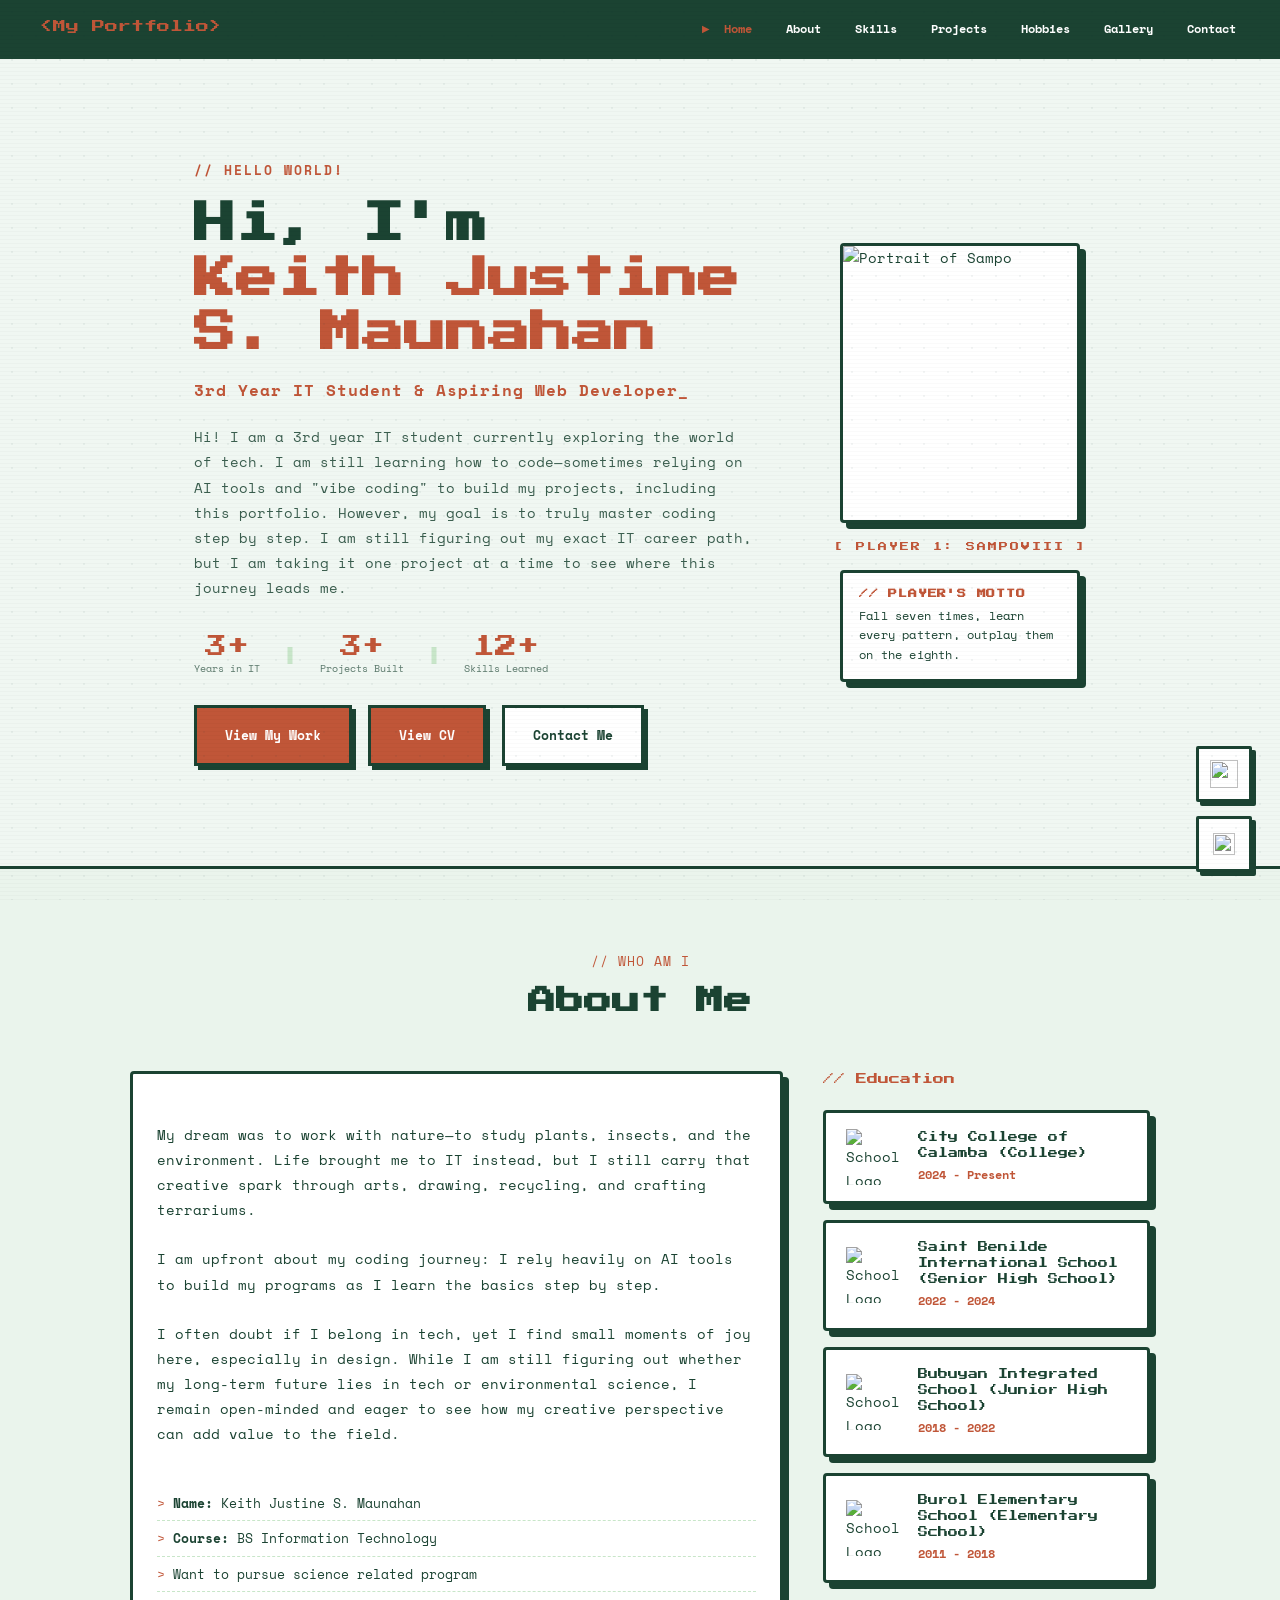
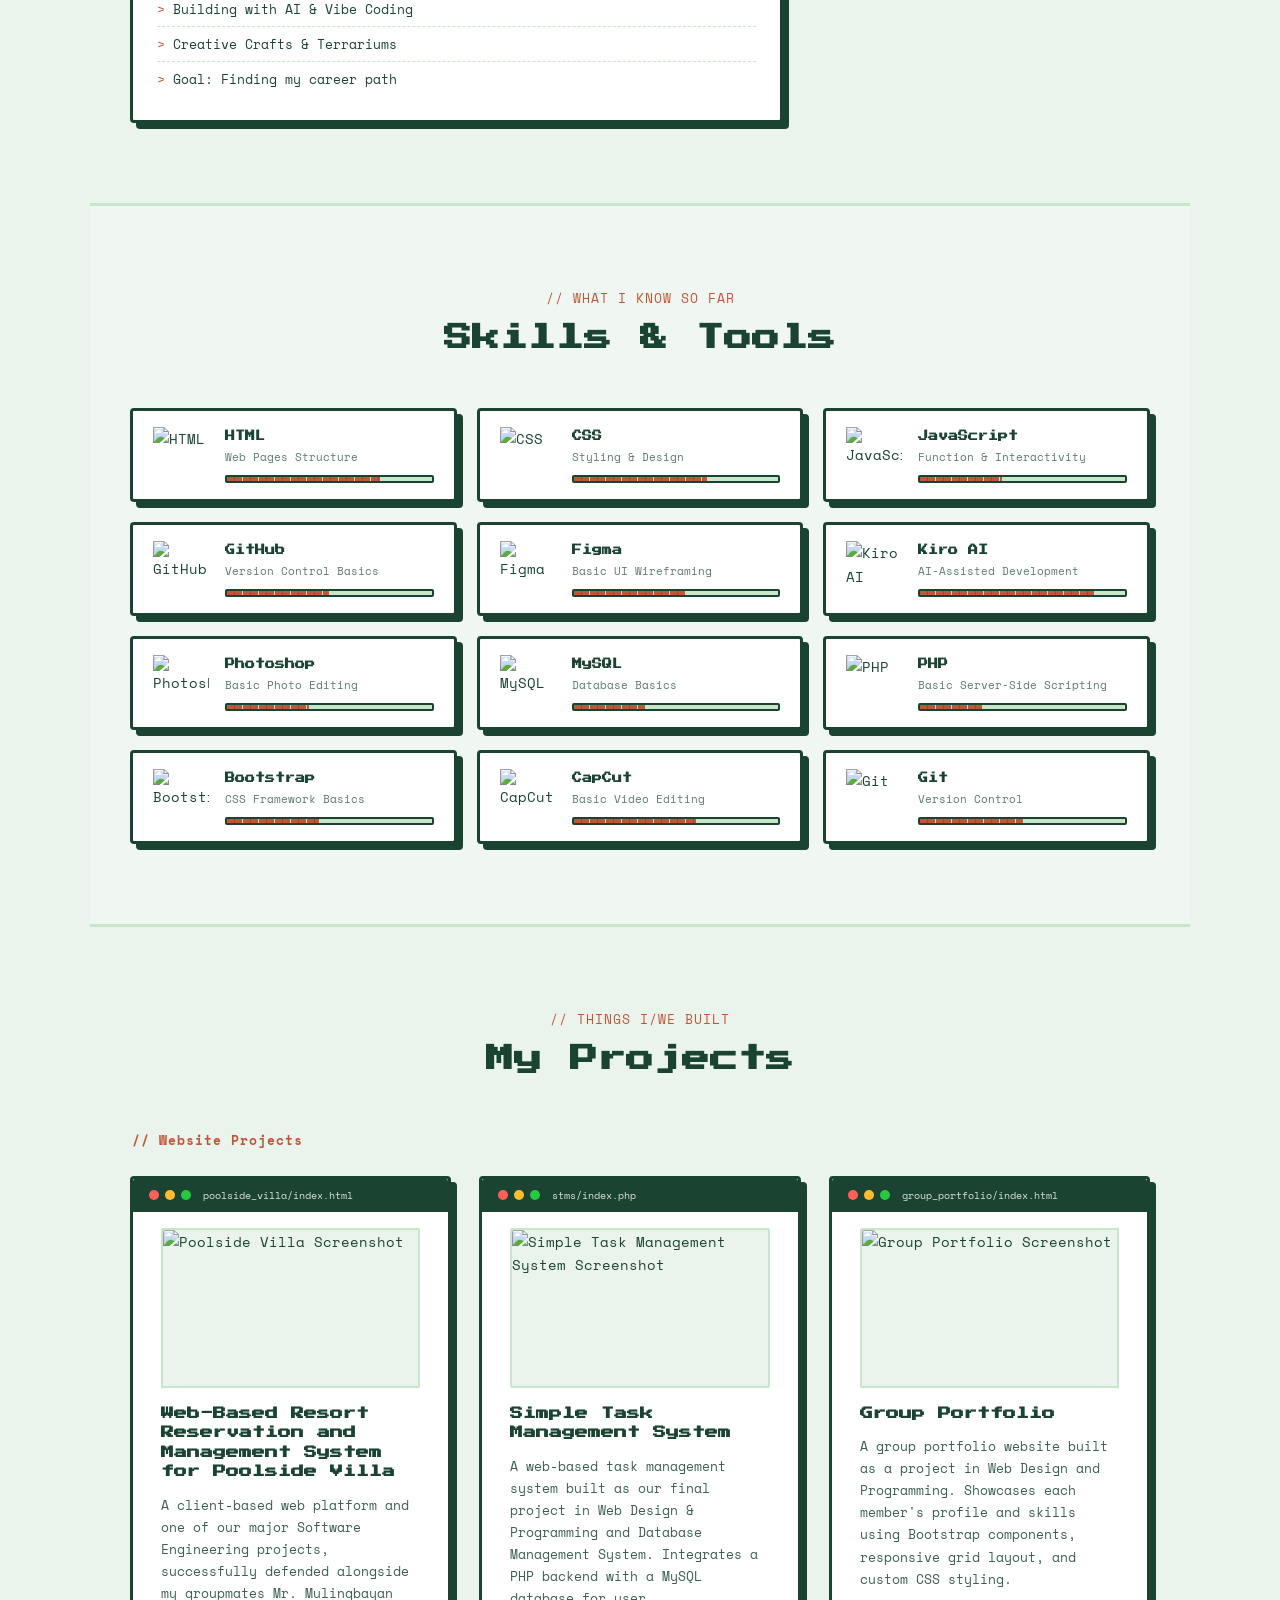
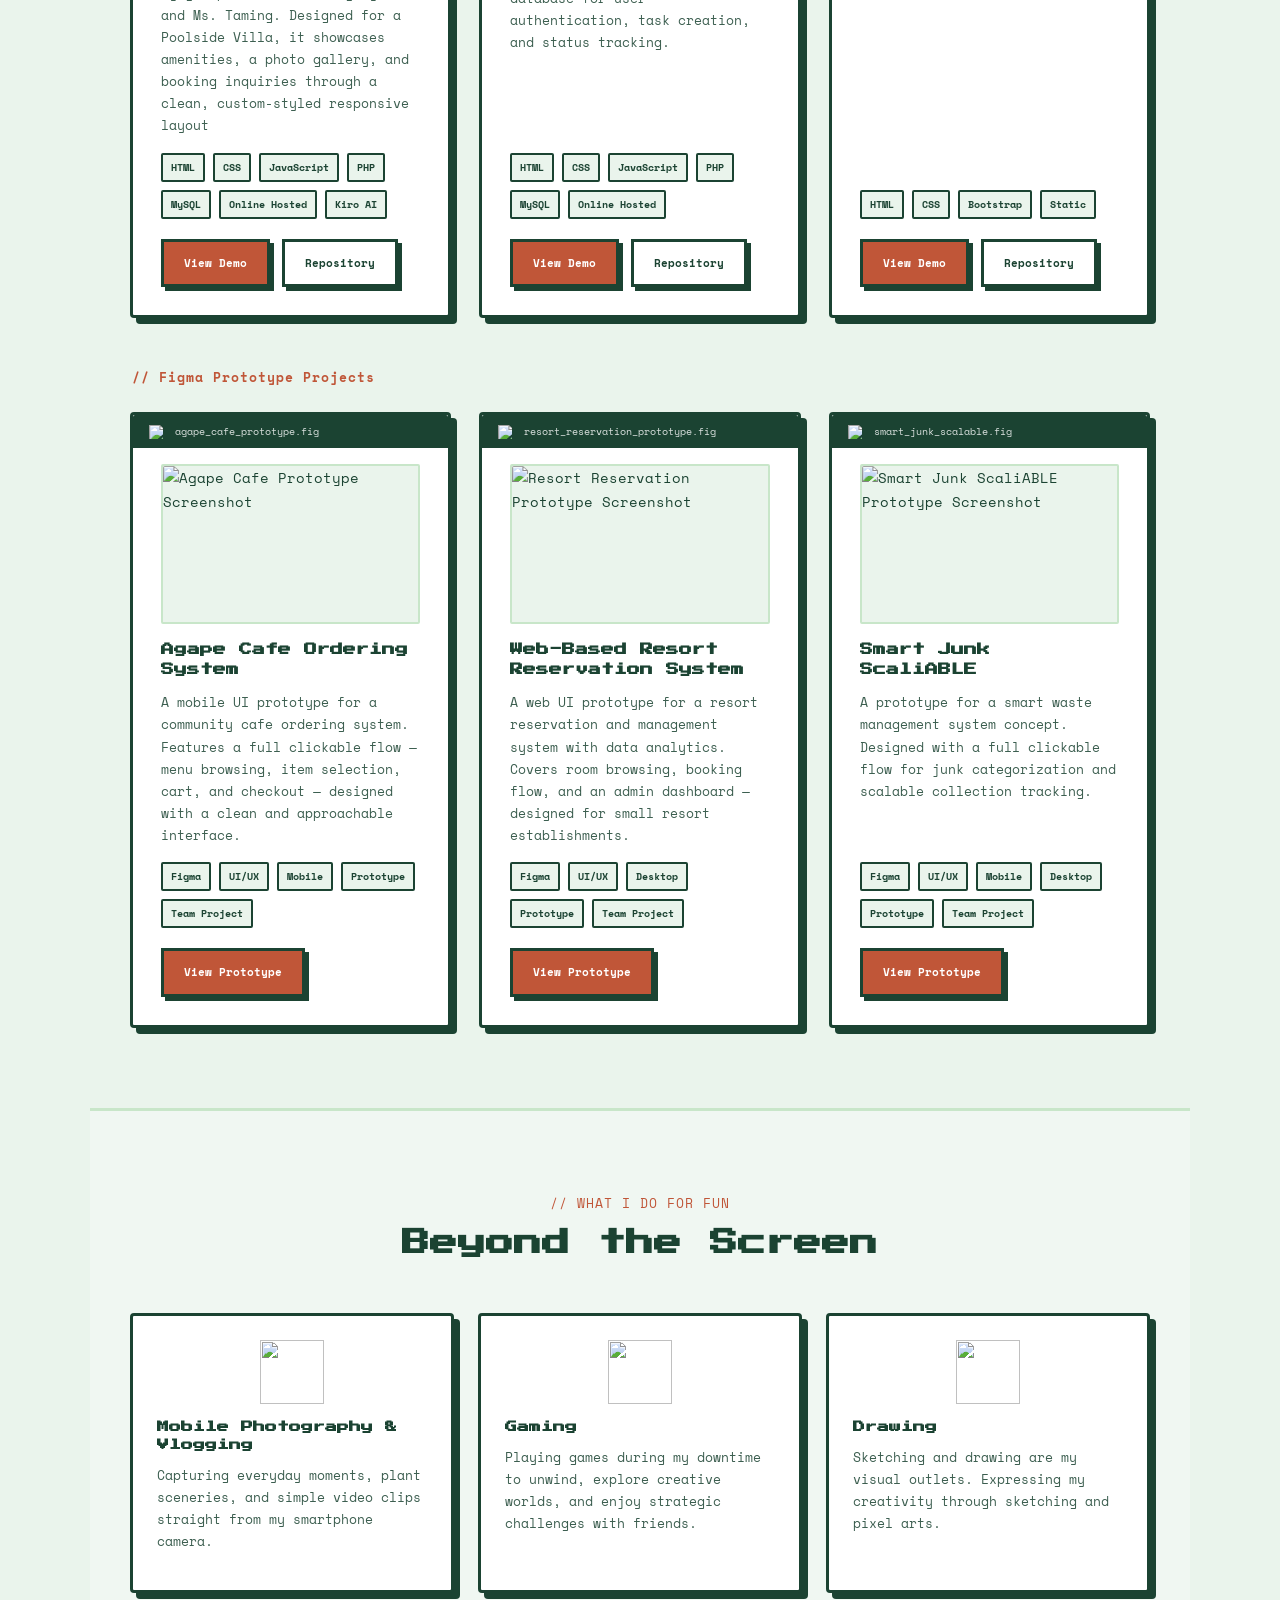
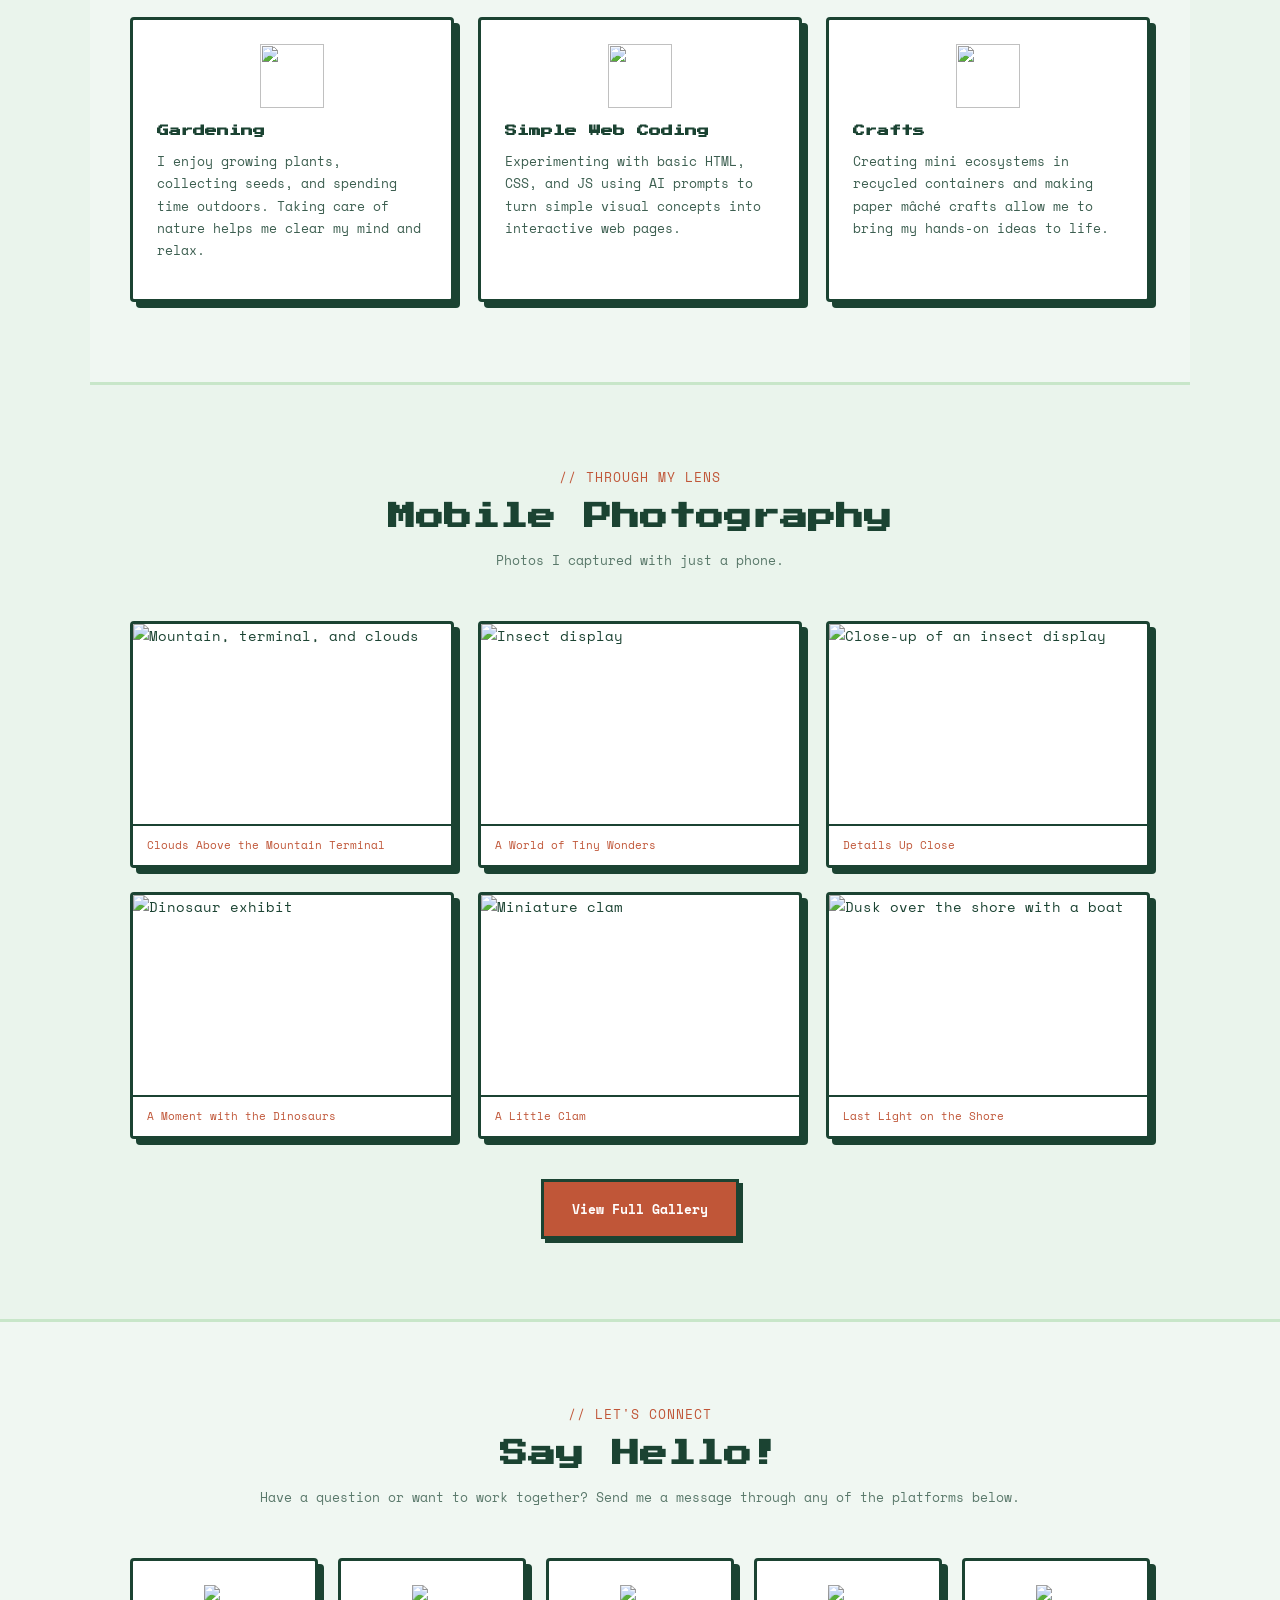
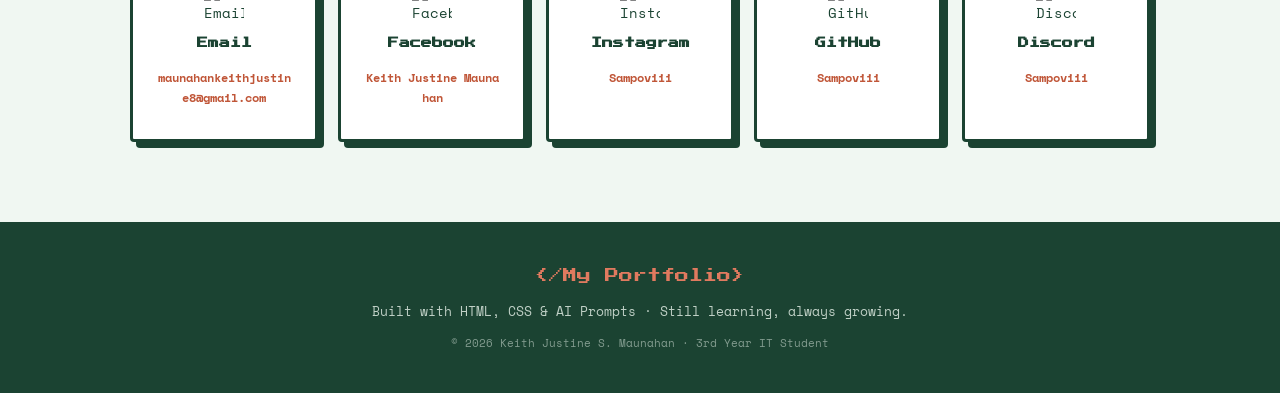
==== commit 18521343: "Mobile view button design fixed." ====
--- a/index.html
+++ b/index.html
@@ -91,7 +91,7 @@
 
       <div class="hero-buttons">
         <a href="#projects" class="btn btn-primary">View My Work</a>
-        <a href="assets/cv/Maunahan.pdf" class="btn btn-primary" target="_blank">Download CV</a>
+        <a href="assets/cv/Maunahan.pdf" class="btn btn-primary" target="_blank">View CV</a>
         <a href="#contact" class="btn btn-secondary">Contact Me</a>
       </div>
     </div>
--- a/assets/css/style.css
+++ b/assets/css/style.css
@@ -1364,8 +1364,12 @@
   }
 
   .hero-buttons {
+    width: fit-content;
+    max-width: 220px;
+    margin-inline: auto;
     display: grid;
     grid-template-columns: 1fr;
+    gap: 12px;
   }
 
   .project-links {
@@ -1375,7 +1379,8 @@
 
   .btn,
   .project-links .btn {
-    width: 100%;
+    width: 220px;
+    max-width: 100%;
     min-height: 44px;
     align-items: center;
     justify-content: center;
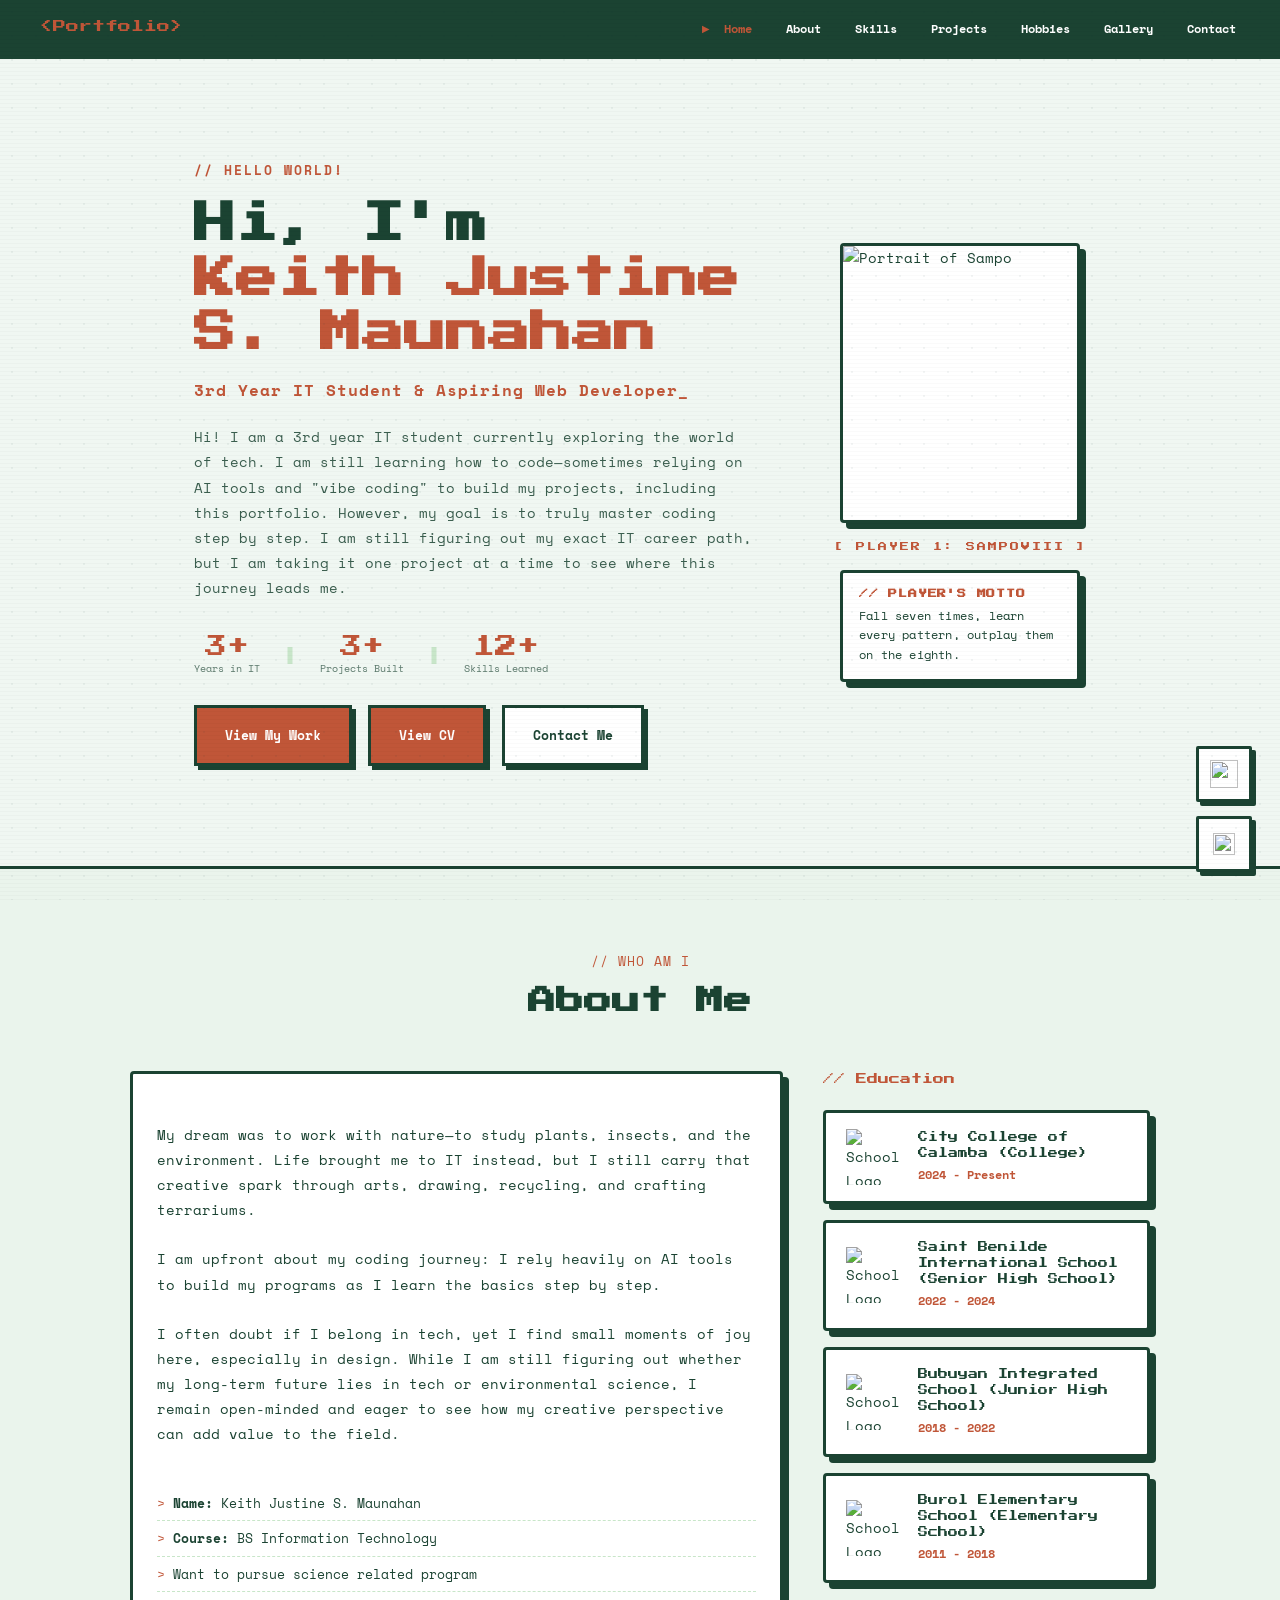
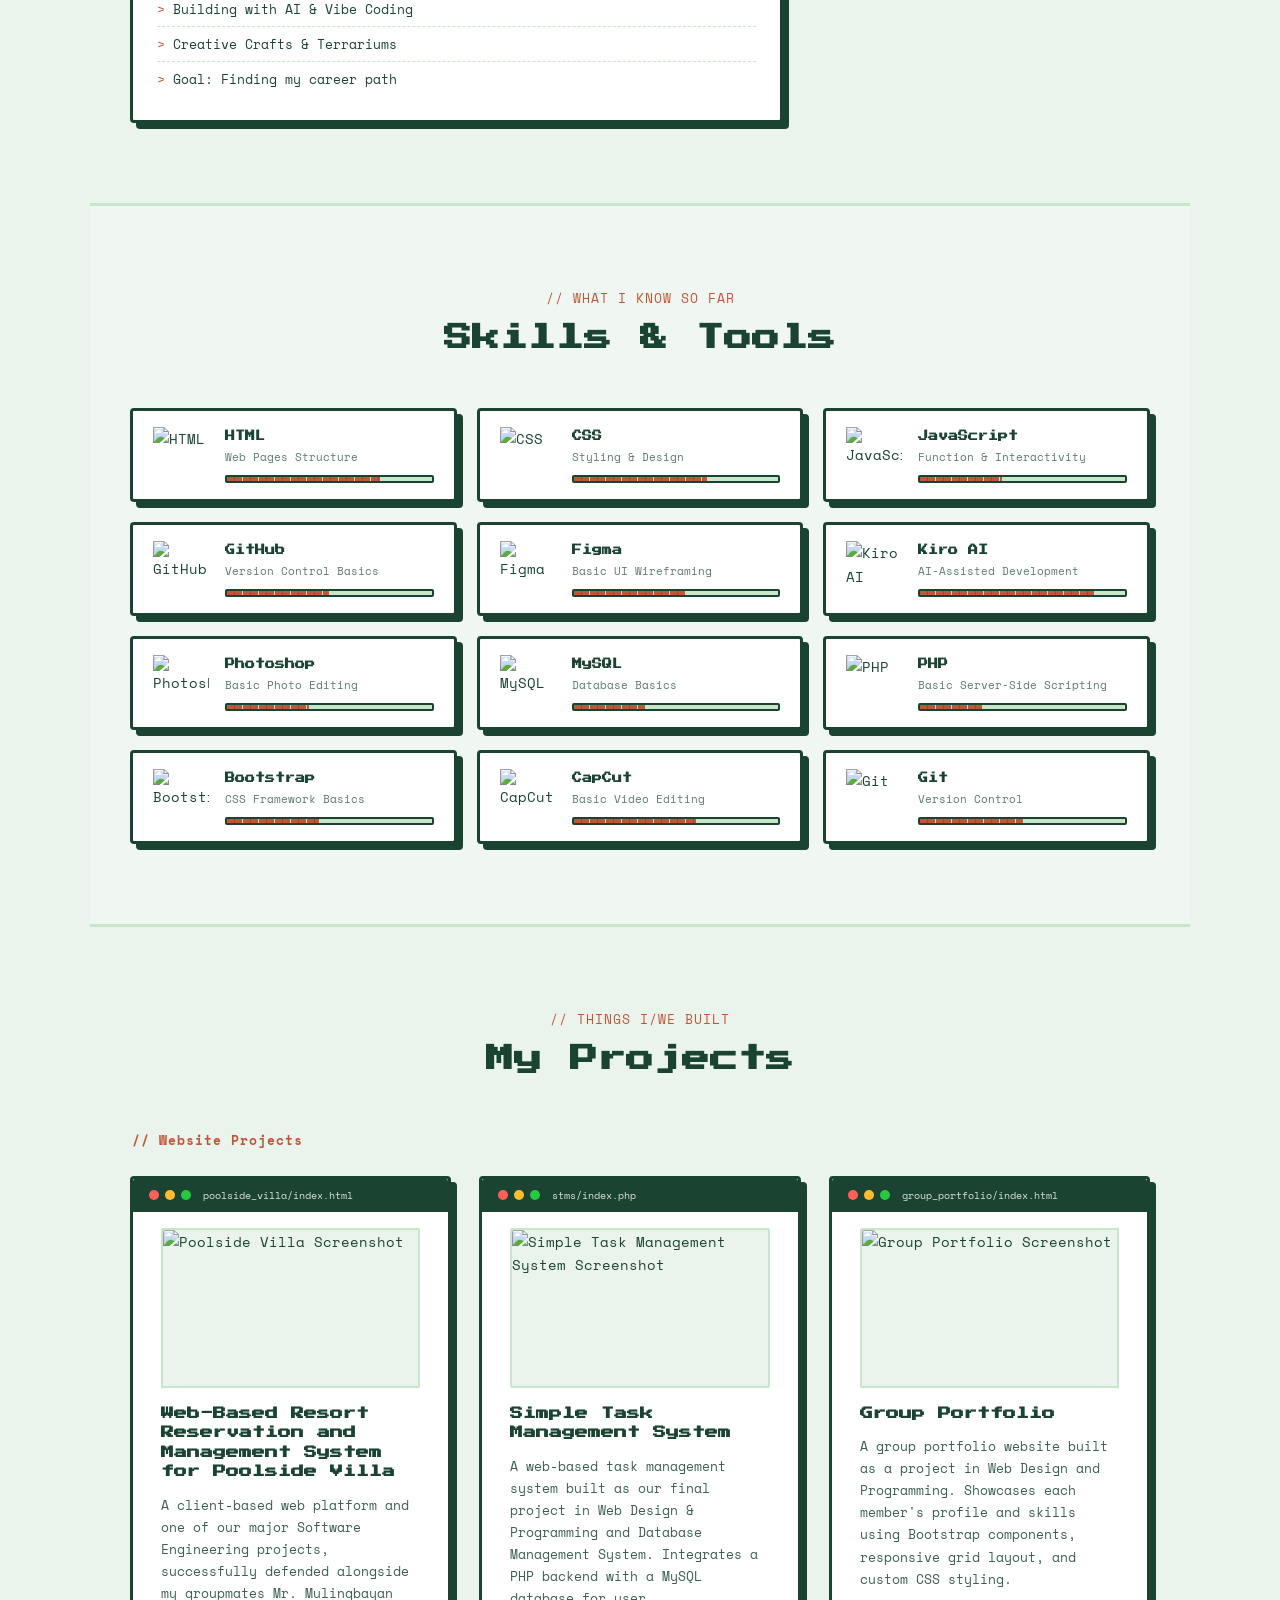
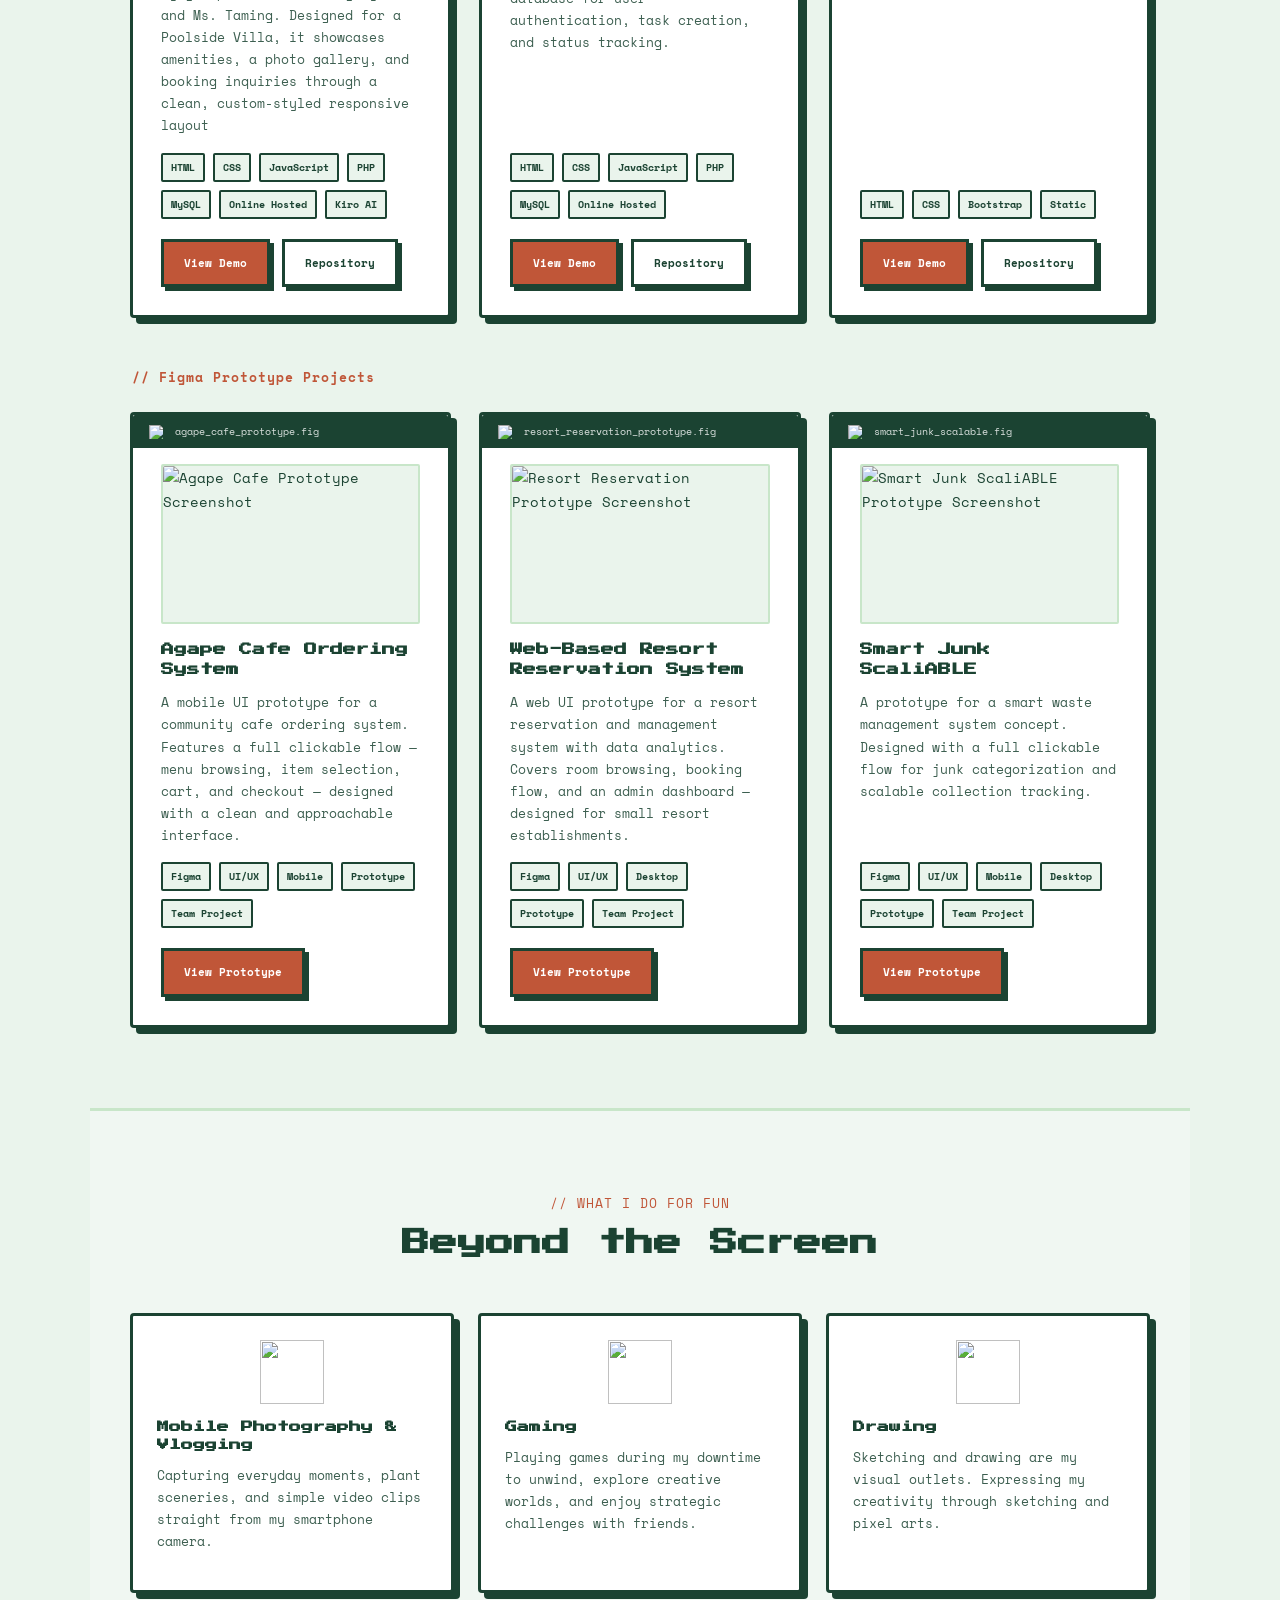
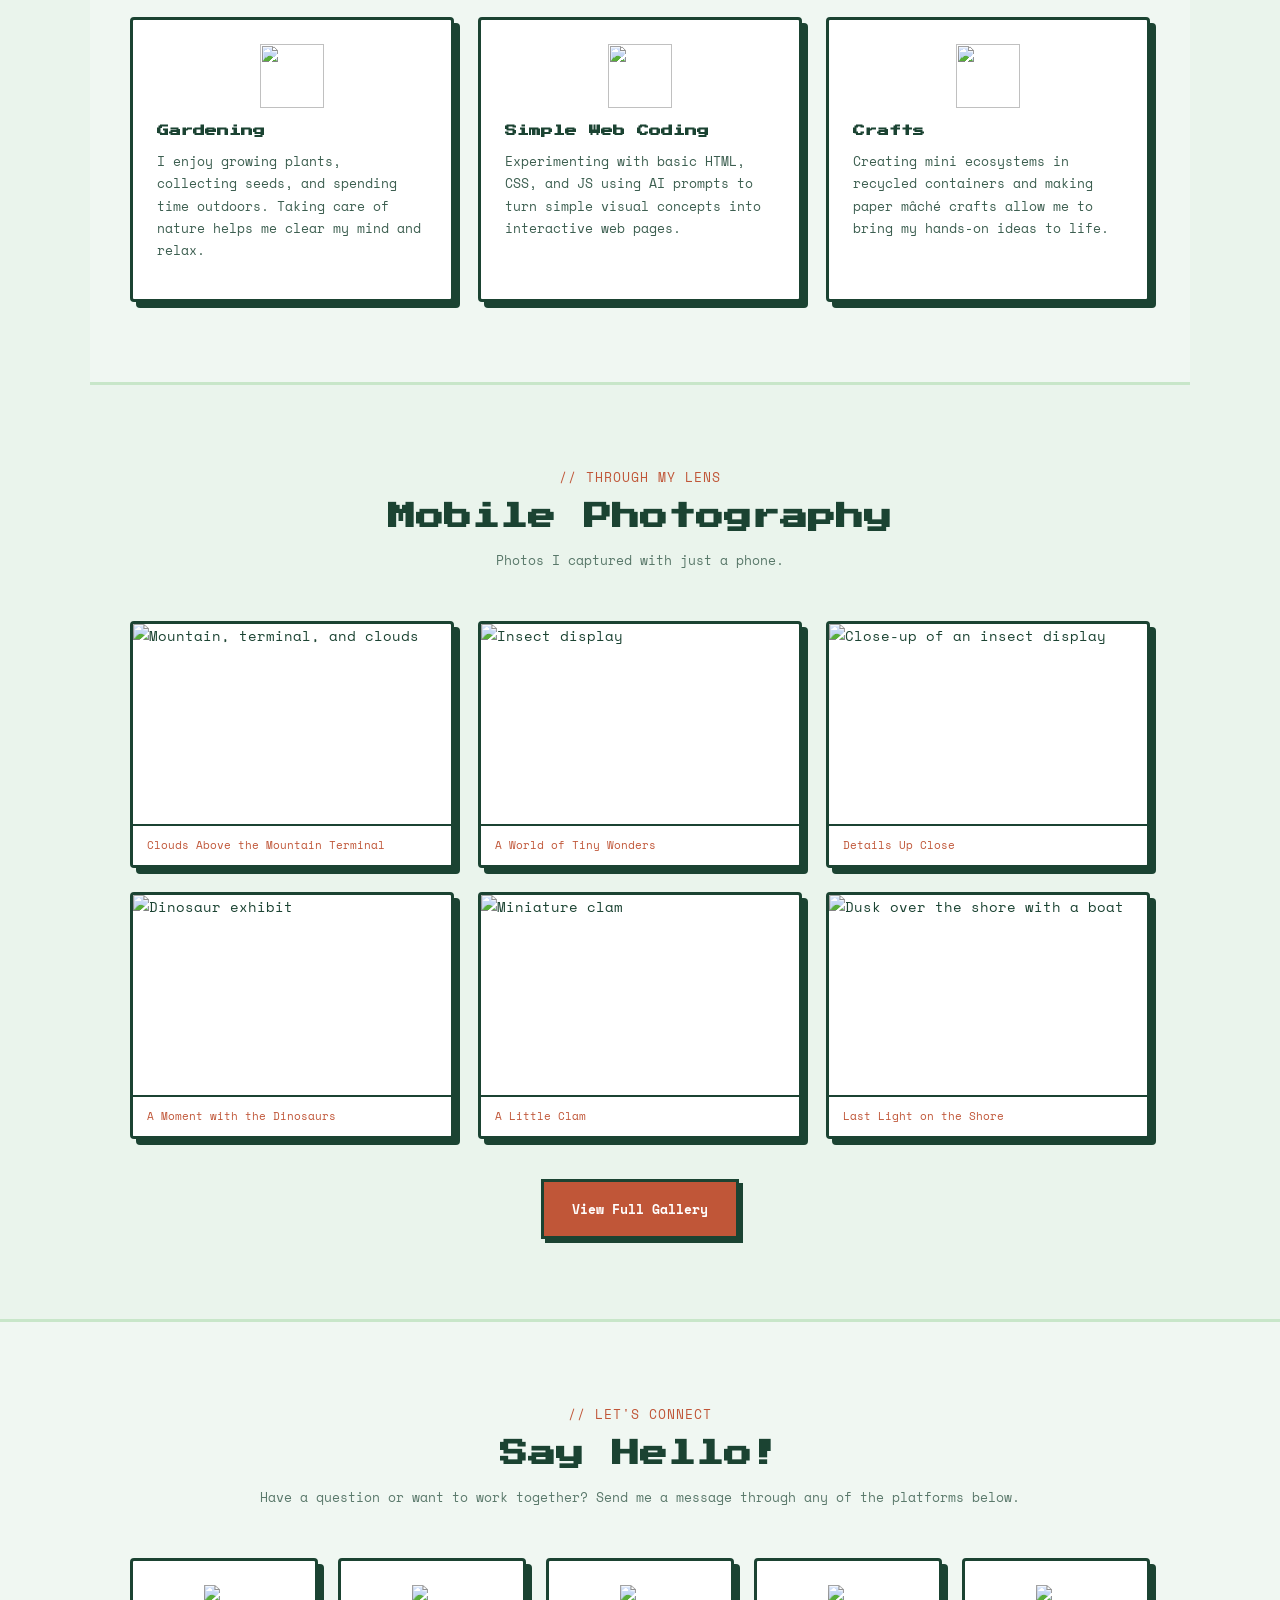
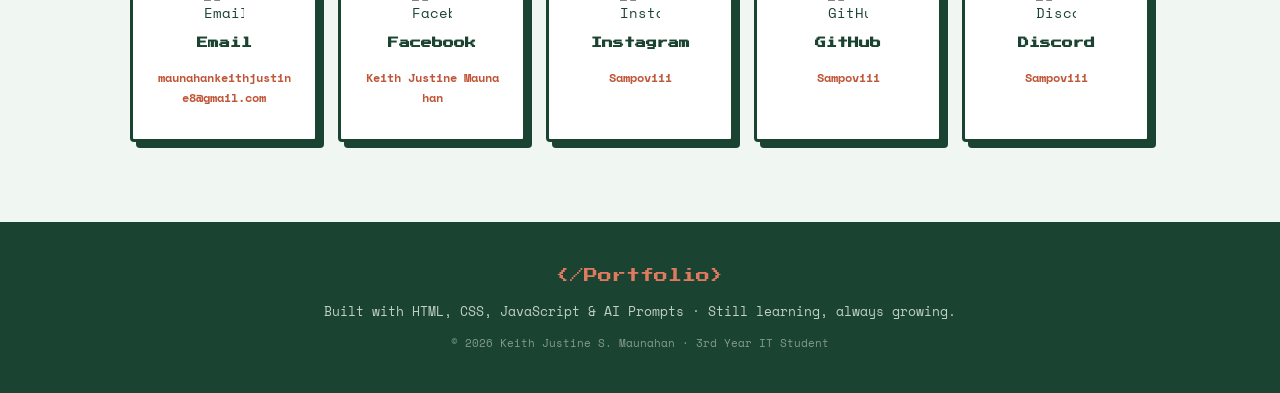
==== commit d9aa480f: "Few adjustments made to the website." ====
--- a/index.html
+++ b/index.html
@@ -4,7 +4,7 @@
 <head>
   <meta charset="UTF-8" />
   <meta name="viewport" content="width=device-width, initial-scale=1.0" />
-  <title>My Portfolio | Keith Justine S. Maunahan</title>
+  <title>Portfolio | Keith Justine S. Maunahan</title>
   <link rel="icon" type="image/svg+xml" href="https://api.iconify.design/pixelarticons/save.svg?color=%23ffffff" />
   <link rel="stylesheet" href="assets/css/style.css" />
   <link rel="preconnect" href="https://fonts.googleapis.com" />
@@ -36,7 +36,7 @@
 
   <nav class="navbar">
     <div class="nav-logo">
-      <span>&lt;My Portfolio&gt;</span>
+      <span>&lt;Portfolio&gt;</span>
     </div>
     <button class="nav-toggle" id="navToggle" type="button"
       aria-expanded="false" aria-controls="navLinks" aria-label="Open navigation menu">
@@ -675,8 +675,8 @@
 
   <footer class="footer">
     <div class="footer-content">
-      <p class="footer-brand">&lt;/My Portfolio&gt;</p>
-      <p class="footer-msg">Built with HTML, CSS & AI Prompts · Still learning, always growing.</p>
+      <p class="footer-brand">&lt;/Portfolio&gt;</p>
+      <p class="footer-msg">Built with HTML, CSS, JavaScript &amp; AI Prompts · Still learning, always growing.</p>
       <p class="footer-copy">© 2026 Keith Justine S. Maunahan · 3rd Year IT Student</p>
     </div>
   </footer>
--- a/assets/css/style.css
+++ b/assets/css/style.css
@@ -20,6 +20,10 @@
   --footer-brand:#e07a5f;
   --bar-track:   #c8e6c9;
   --theme-speed: 0.35s;
+  --motion-duration: 0.22s;
+  --motion-ease: cubic-bezier(0.22, 1, 0.36, 1);
+  --hover-lift: -3px;
+  --hover-shadow: 9px;
 }
 
 body.dark {
@@ -104,8 +108,8 @@
   box-shadow: 4px 4px 0px var(--shadow);
   cursor: pointer;
   white-space: nowrap;
-  transition: transform 0.18s cubic-bezier(0.22, 1, 0.36, 1),
-              box-shadow 0.18s cubic-bezier(0.22, 1, 0.36, 1),
+  transition: transform var(--motion-duration) var(--motion-ease),
+              box-shadow var(--motion-duration) var(--motion-ease),
               background-color var(--theme-speed) ease,
               border-color var(--theme-speed) ease,
               color var(--theme-speed) ease;
@@ -219,8 +223,8 @@
   background: var(--surface);
   box-shadow: 4px 4px 0 var(--accent-dark);
   cursor: pointer;
-  transition: transform 0.18s ease,
-              box-shadow 0.18s ease,
+  transition: transform var(--motion-duration) var(--motion-ease),
+              box-shadow var(--motion-duration) var(--motion-ease),
               border-color var(--theme-speed) ease,
               background-color var(--theme-speed) ease;
 }
@@ -285,7 +289,10 @@
 
 .nav-toggle:focus-visible,
 .back-btn:focus-visible,
-.btn:focus-visible {
+.btn:focus-visible,
+.theme-toggle:focus-visible,
+.cursor-toggle:focus-visible,
+.contact-link:focus-visible {
   outline: 3px solid var(--accent);
   outline-offset: 4px;
 }
@@ -297,7 +304,8 @@
   font-weight: 700;
   position: relative;
   padding: 5px 4px 5px 0;
-  transition: color 0.2s ease, padding-left 0.2s ease;
+  transition: color var(--motion-duration) var(--motion-ease),
+              padding-left var(--motion-duration) var(--motion-ease);
 }
 
 /* ▶ cursor slides in from left on hover / active */
@@ -310,7 +318,8 @@
   color: var(--accent);
   opacity: 0;
   transform: translate(-6px, -50%);
-  transition: opacity 0.2s ease, transform 0.2s ease;
+  transition: opacity var(--motion-duration) var(--motion-ease),
+              transform var(--motion-duration) var(--motion-ease);
 }
 
 .nav-links a:hover,
@@ -836,8 +845,8 @@
   border-radius: 4px;
   display: flex;
   flex-direction: column;
-  transition: transform 0.22s cubic-bezier(0.22, 1, 0.36, 1),
-              box-shadow 0.22s cubic-bezier(0.22, 1, 0.36, 1),
+  transition: transform var(--motion-duration) var(--motion-ease),
+              box-shadow var(--motion-duration) var(--motion-ease),
               background-color var(--theme-speed) ease,
               border-color var(--theme-speed) ease;
 }
@@ -911,7 +920,7 @@
   object-fit: cover;
   display: block;
   border-radius: 2px;
-  transition: transform 0.3s cubic-bezier(0.22, 1, 0.36, 1);
+  transition: transform var(--motion-duration) var(--motion-ease);
 }
 
 .project-card:hover .project-screenshot {
@@ -1087,7 +1096,7 @@
   height: 200px;
   object-fit: cover;
   display: block;
-  transition: transform 0.3s cubic-bezier(0.22, 1, 0.36, 1);
+  transition: transform var(--motion-duration) var(--motion-ease);
 }
 
 .video-box {
@@ -1168,7 +1177,8 @@
   color: var(--accent);
   font-weight: 700;
   word-break: break-all;
-  transition: opacity 0.2s ease;
+  transition: opacity var(--motion-duration) var(--motion-ease),
+              text-shadow var(--motion-duration) var(--motion-ease);
 }
 
 a.contact-link {
@@ -1364,7 +1374,7 @@
   }
 
   .hero-buttons {
-    width: fit-content;
+    width: 55%;
     max-width: 220px;
     margin-inline: auto;
     display: grid;
@@ -1372,18 +1382,50 @@
     gap: 12px;
   }
 
+  .hero-buttons .btn {
+    width: 100%;
+    max-width: none;
+  }
+
+  .hero-avatar {
+    width: min(78vw, 320px);
+  }
+
+  .avatar-scene {
+    width: 100%;
+    height: auto;
+    aspect-ratio: 240 / 280;
+  }
+
+  .avatar-motto {
+    width: 100%;
+  }
+
   .project-links {
     display: grid;
-    grid-template-columns: 1fr;
-  }
-
-  .btn,
-  .project-links .btn {
-    width: 220px;
+    grid-template-columns: repeat(2, minmax(0, 1fr));
+    gap: 8px;
+    align-items: stretch;
+  }
+
+  .btn {
+    width: auto;
     max-width: 100%;
-    min-height: 44px;
+    min-height: 40px;
+    padding: 8px 12px;
+    display: inline-flex;
     align-items: center;
     justify-content: center;
+    font-size: 11px;
+    white-space: normal;
+    text-align: center;
+  }
+
+  .project-links .btn {
+    width: 100%;
+    min-height: 40px;
+    padding: 8px 6px;
+    font-size: 10px;
   }
 
   .section {
@@ -1404,14 +1446,7 @@
     padding: 40px 20px;
   }
 
-  .avatar-scene {
-    width: 180px;
-    height: 210px;
-    perspective: 700px;
-  }
-
   .avatar-motto {
-    width: 180px;
     min-height: 88px;
     padding: 12px 12px;
   }
@@ -1684,7 +1719,7 @@
   .btn {
     display: inline-flex;
     align-items: center;
-    min-height: 44px;
+    min-height: 40px;
   }
 
   .btn {
@@ -1762,8 +1797,8 @@
 .project-card.reveal-complete,
 .contact-card.reveal-complete,
 .gallery-item.reveal-complete {
-  transition: transform 0.22s cubic-bezier(0.22, 1, 0.36, 1),
-              box-shadow 0.22s cubic-bezier(0.22, 1, 0.36, 1),
+  transition: transform var(--motion-duration) var(--motion-ease),
+              box-shadow var(--motion-duration) var(--motion-ease),
               background-color var(--theme-speed) ease,
               border-color var(--theme-speed) ease;
   transition-delay: 0s;
@@ -1779,13 +1814,13 @@
 .project-card:hover,
 .contact-card:hover,
 .edu-card:hover {
-  transform: translate(-3px, -3px);
-  box-shadow: 9px 9px 0px var(--shadow);
+  transform: translate(var(--hover-lift), var(--hover-lift));
+  box-shadow: var(--hover-shadow) var(--hover-shadow) 0px var(--shadow);
 }
 
 .gallery-item:hover {
-  transform: translate(-3px, -3px);
-  box-shadow: 9px 9px 0px var(--shadow);
+  transform: translate(var(--hover-lift), var(--hover-lift));
+  box-shadow: var(--hover-shadow) var(--hover-shadow) 0px var(--shadow);
 }
 
 /* ── Gallery photo zoom on hover ── */
@@ -1950,8 +1985,8 @@
   display: flex;
   align-items: center;
   justify-content: center;
-  transition: transform 0.2s cubic-bezier(0.22, 1, 0.36, 1),
-              box-shadow 0.2s cubic-bezier(0.22, 1, 0.36, 1),
+  transition: transform var(--motion-duration) var(--motion-ease),
+              box-shadow var(--motion-duration) var(--motion-ease),
               background-color var(--theme-speed) ease,
               border-color var(--theme-speed) ease;
   line-height: 1;
@@ -1982,8 +2017,8 @@
   background-color: var(--surface);
   cursor: pointer;
   border-radius: 2px;
-  transition: transform 0.2s cubic-bezier(0.22, 1, 0.36, 1),
-              box-shadow 0.2s cubic-bezier(0.22, 1, 0.36, 1),
+  transition: transform var(--motion-duration) var(--motion-ease),
+              box-shadow var(--motion-duration) var(--motion-ease),
               background-color var(--theme-speed) ease,
               border-color var(--theme-speed) ease;
 }
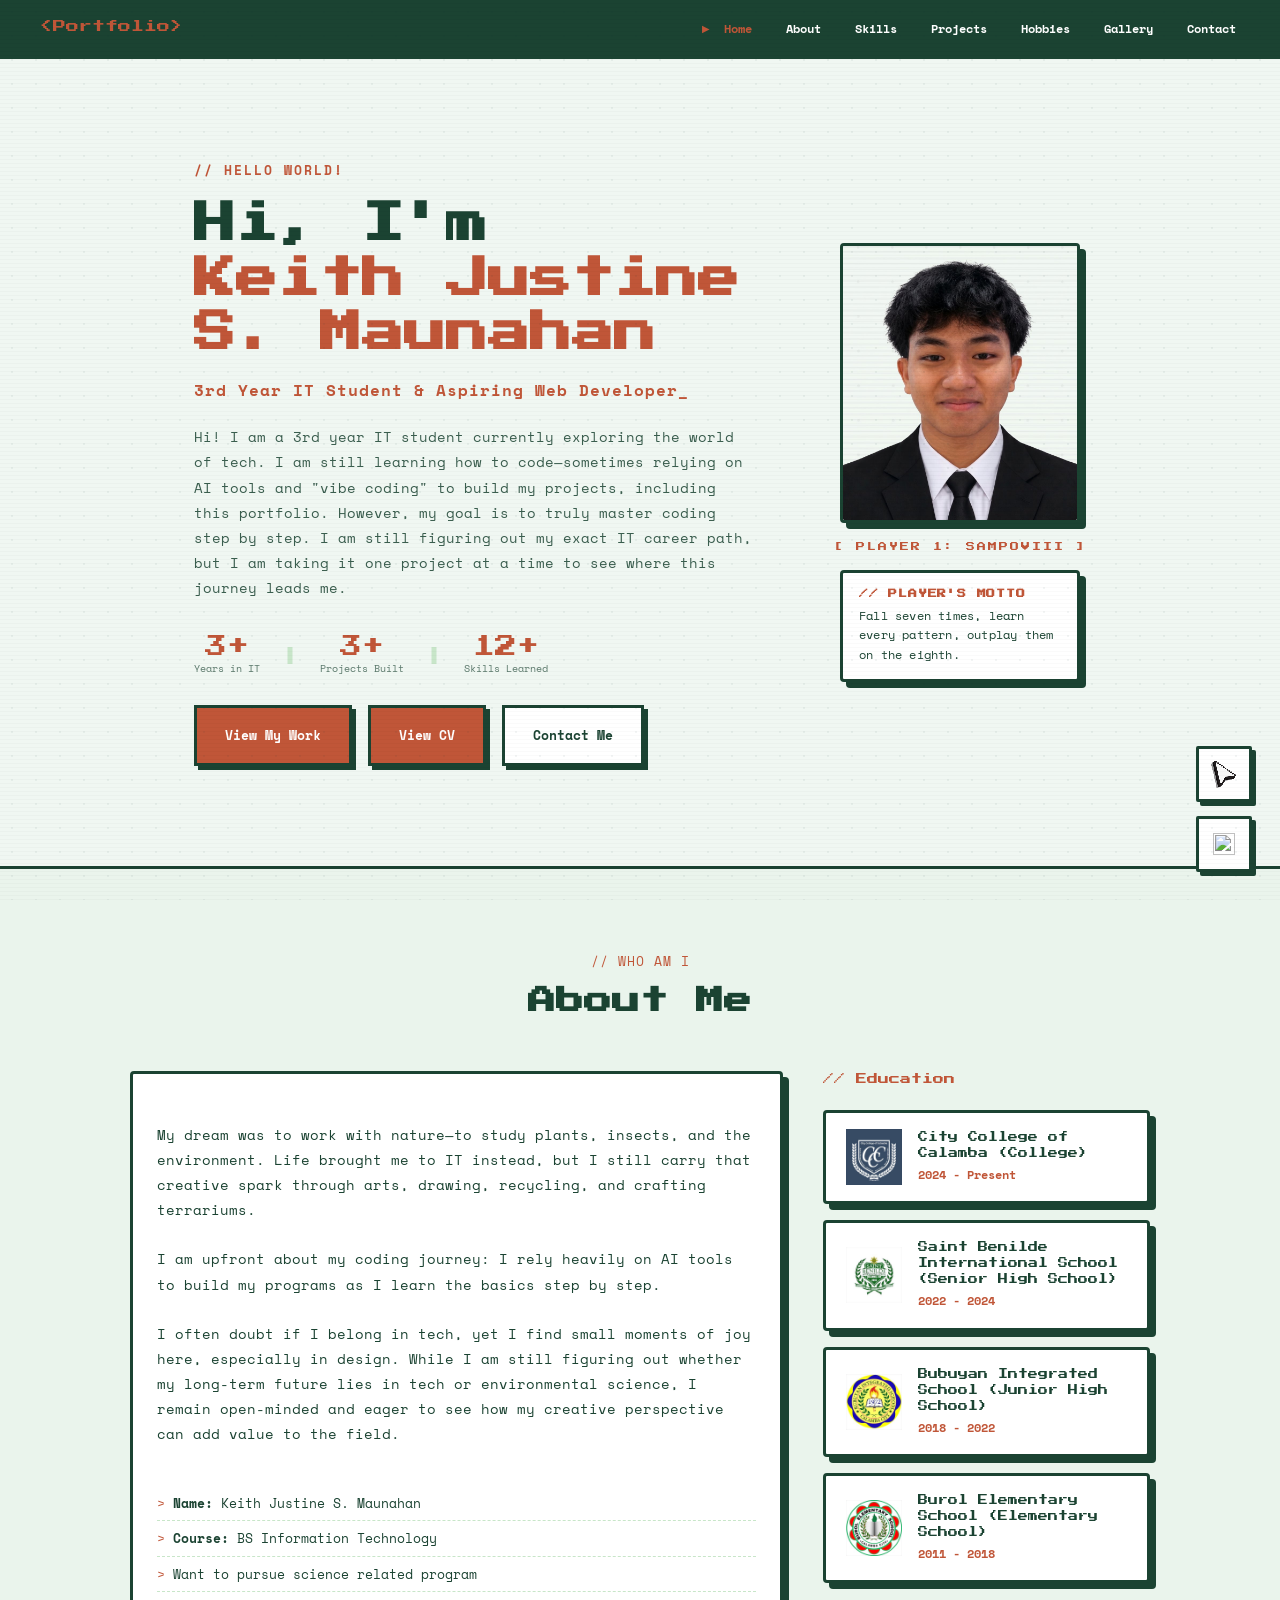
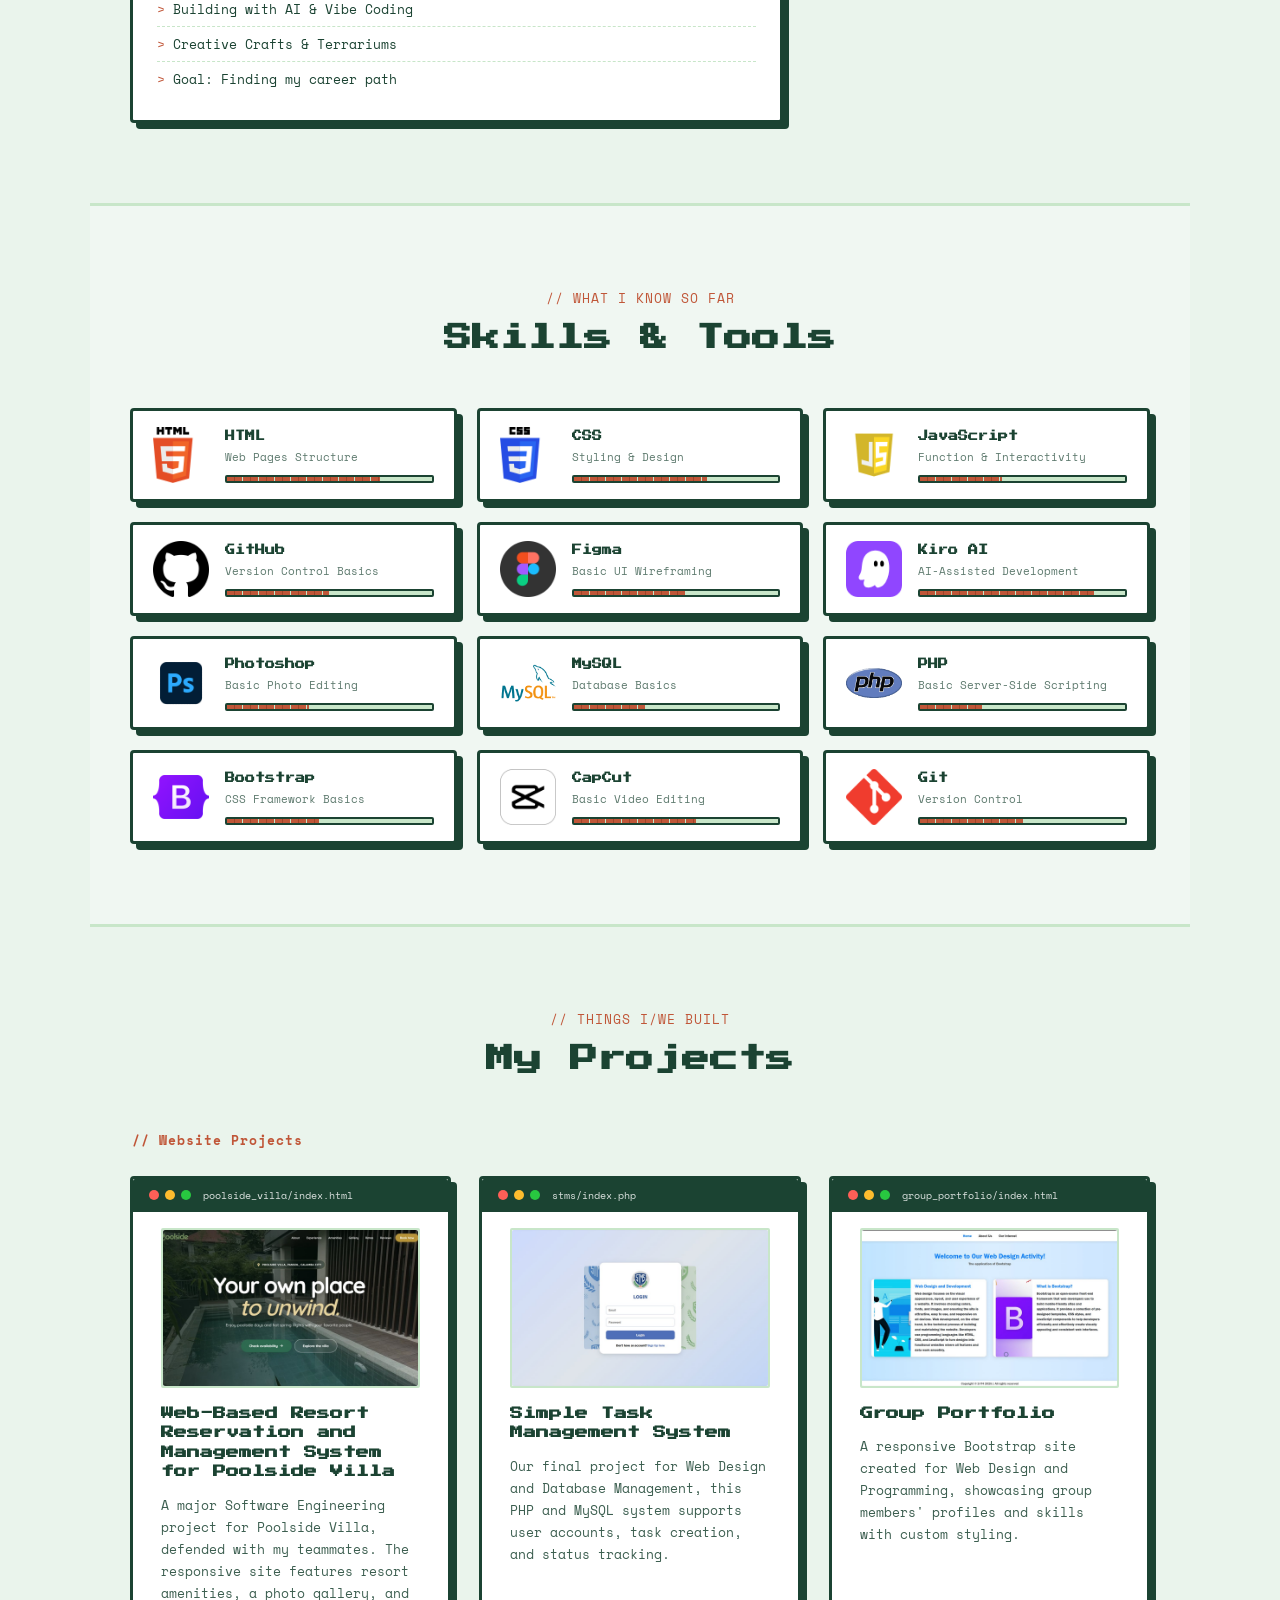
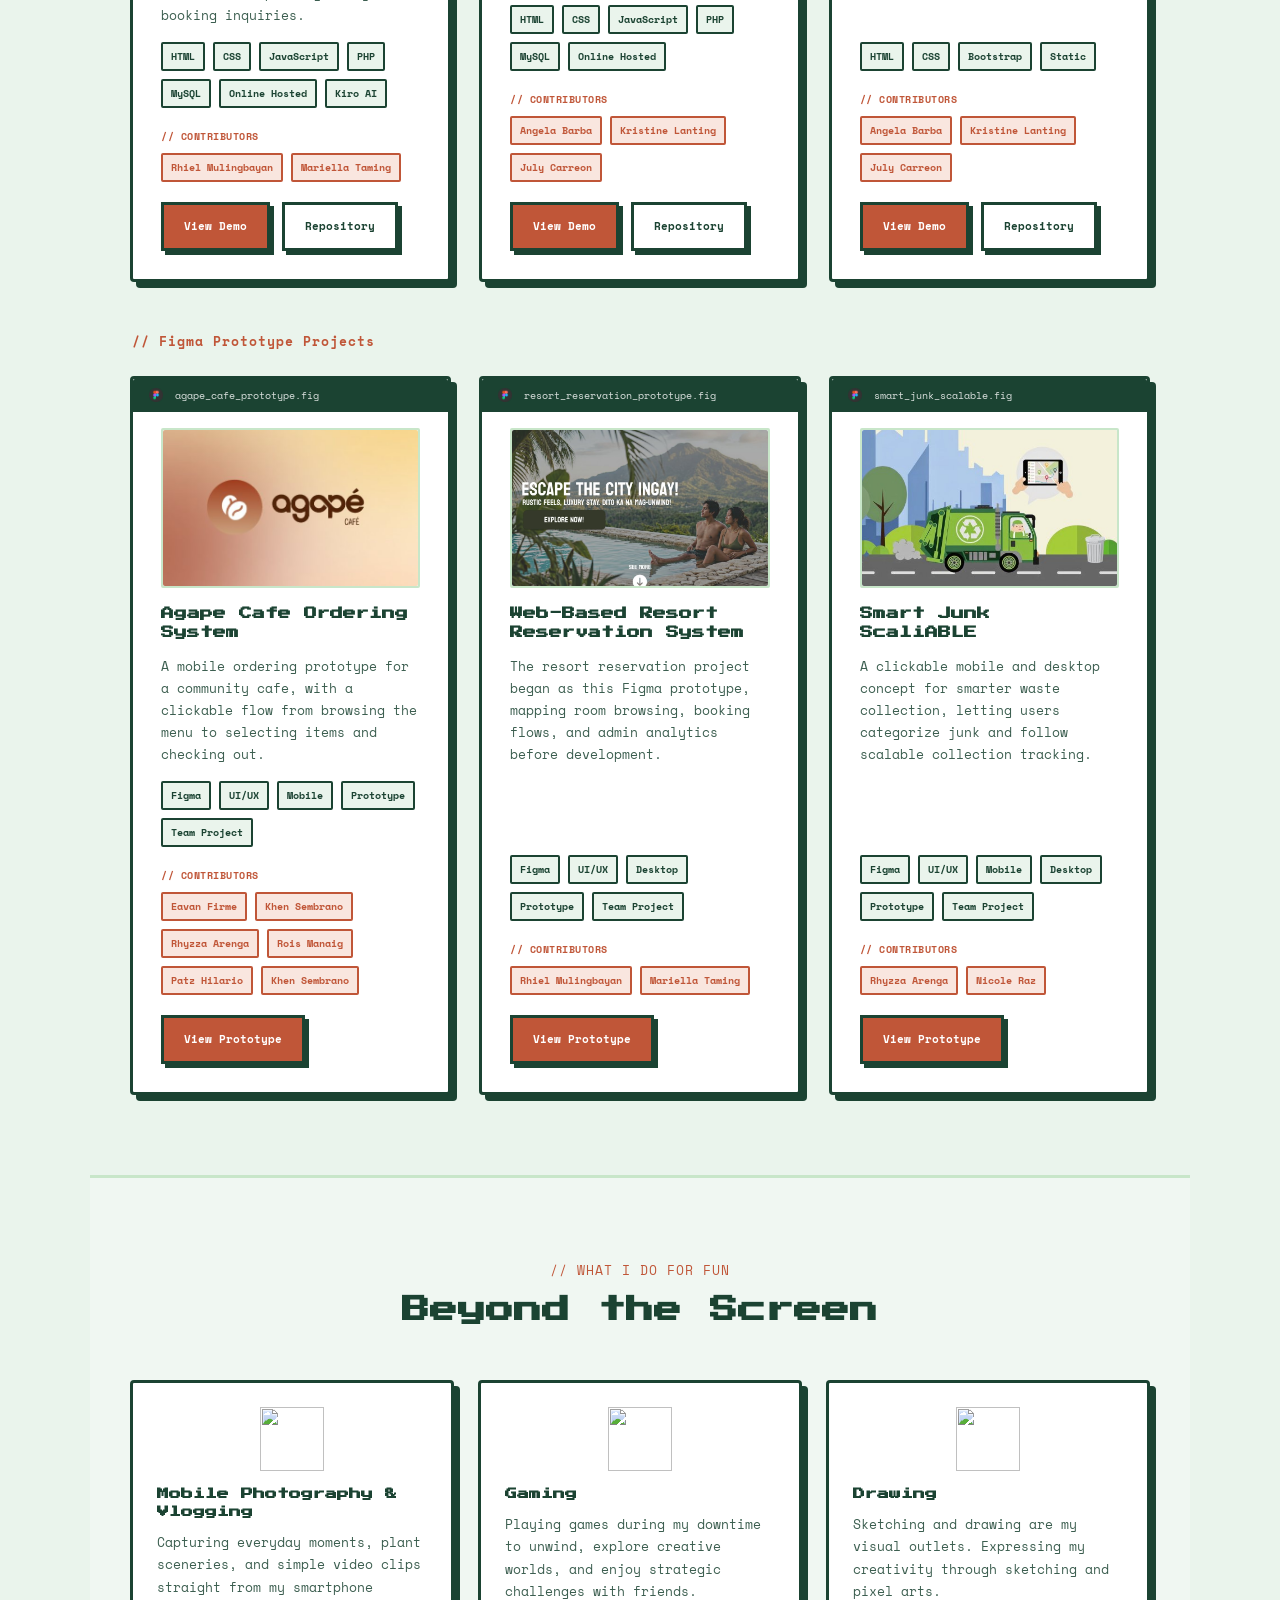
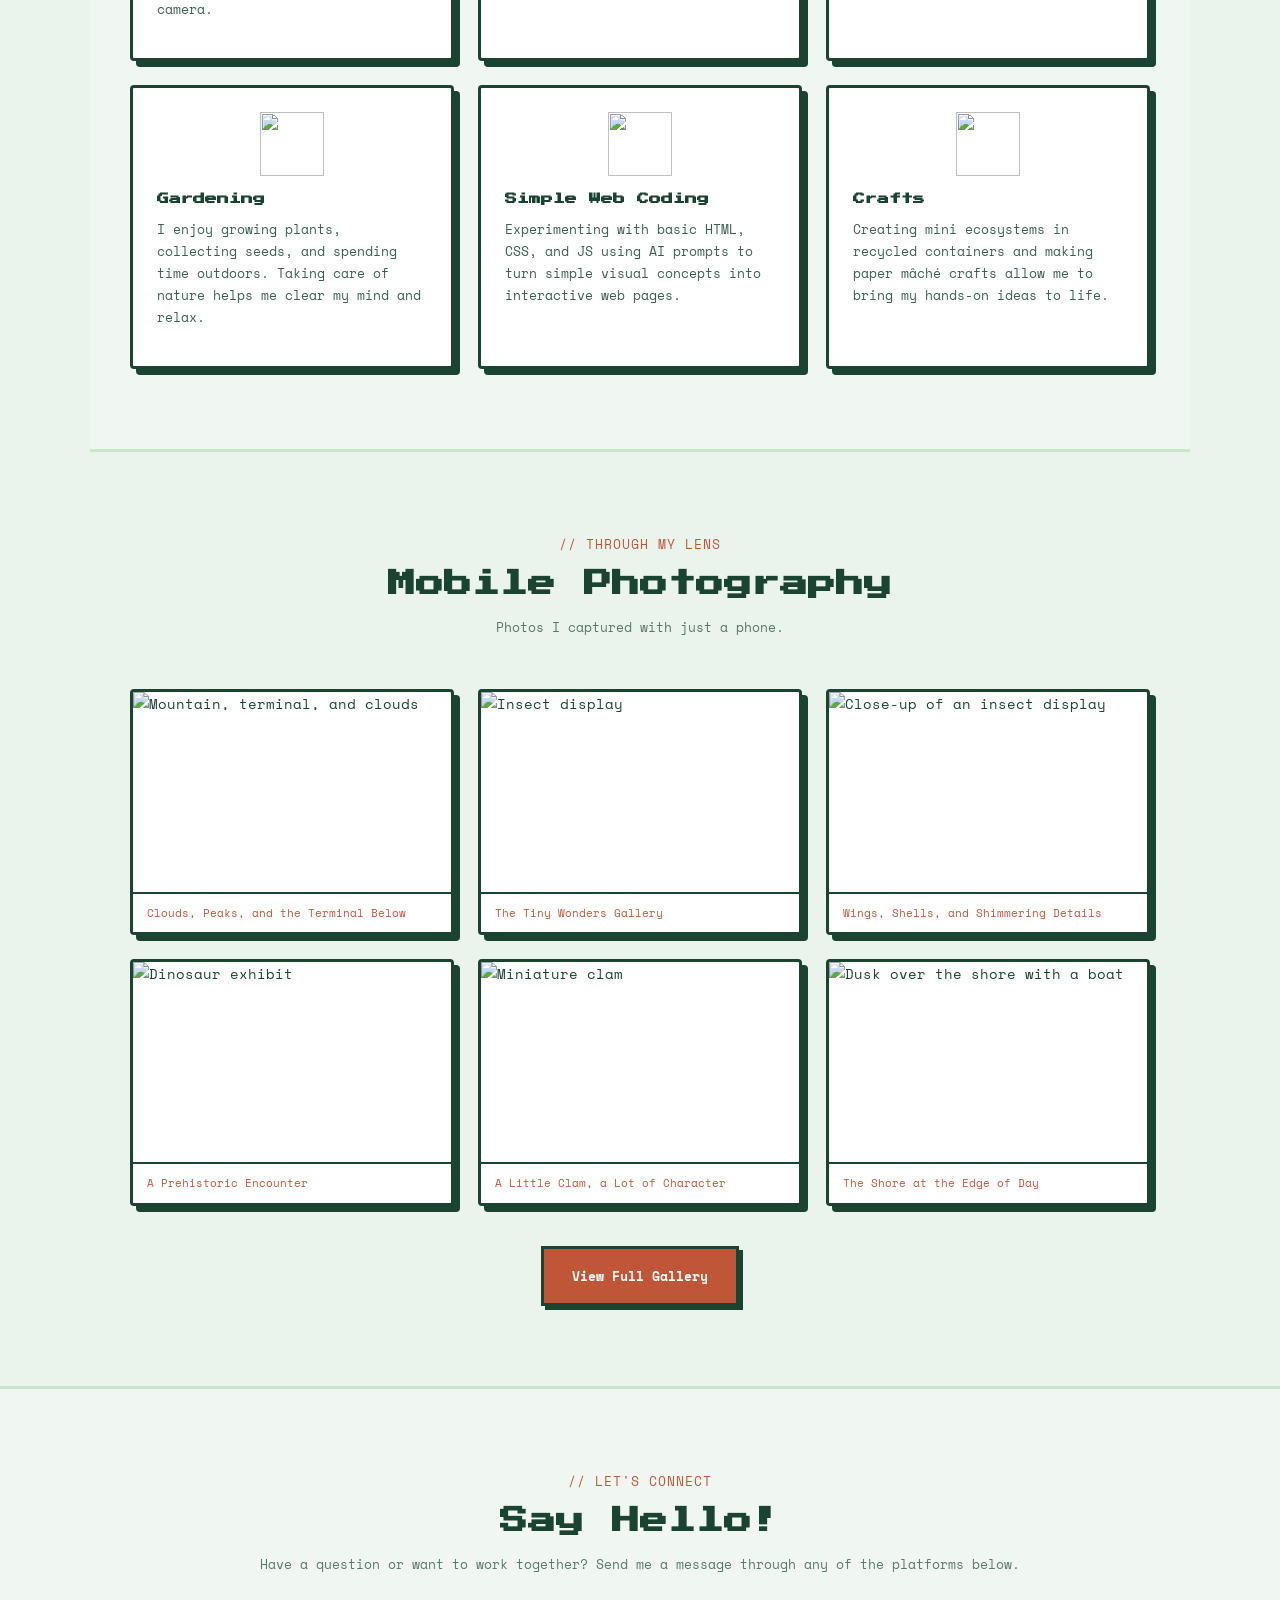
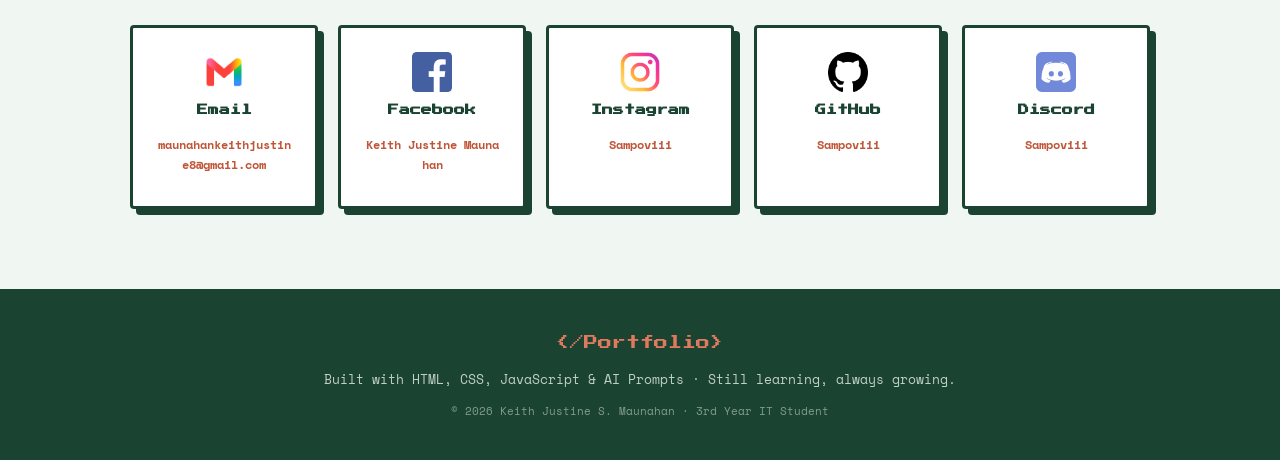
==== commit c4c688a7: "Major Update: Optimized Images and Refactored Code" ====
--- a/index.html
+++ b/index.html
@@ -31,7 +31,7 @@
   </button>
   <button class="cursor-toggle" id="cursorToggle" type="button" title="Switch to pixel pointer cursor" aria-label="Switch to pixel pointer cursor" aria-pressed="false">
     <img src="assets/images/optimized/default_cursor.png" alt="" aria-hidden="true" class="cursor-icon-pointer" />
-    <img src="assets/images/pickaxe.png" alt="" aria-hidden="true" class="cursor-icon-pickaxe" />
+    <img src="assets/images/optimized/pickaxe.png" alt="" aria-hidden="true" class="cursor-icon-pickaxe" />
   </button>
 
   <nav class="navbar">
@@ -101,7 +101,7 @@
       <div class="avatar-scene">
         <div class="avatar-card" id="avatarCard">
           <div class="avatar-face avatar-front">
-            <img src="assets/images/my_photo1.png" alt="Portrait of Sampo" class="avatar-img" id="avatarFront" fetchpriority="high" decoding="async" />
+            <img src="assets/images/optimized/my_photo1.jpg" alt="Portrait of Sampo" class="avatar-img" id="avatarFront" fetchpriority="high" decoding="async" />
             <div class="avatar-click-hint">[ CLICK ]</div>
           </div>
           <div class="avatar-face avatar-back">
@@ -159,7 +159,7 @@
         <p class="edu-title">// Education</p>
 
         <div class="edu-card">
-          <img src="assets/images/icons/college.jpg" alt="School Logo" class="edu-logo" />
+          <img src="assets/images/optimized/icons/college.jpg" alt="School Logo" class="edu-logo" />
           <div class="edu-info">
             <p class="edu-name">City College of Calamba (College)</p>
             <p class="edu-year">2024 - Present</p>
@@ -167,7 +167,7 @@
         </div>
 
         <div class="edu-card">
-          <img src="assets/images/icons/shs.jpg" alt="School Logo" class="edu-logo" />
+          <img src="assets/images/optimized/icons/shs.jpg" alt="School Logo" class="edu-logo" />
           <div class="edu-info">
             <p class="edu-name">Saint Benilde International School (Senior High School)</p>
             <p class="edu-year">2022 - 2024</p>
@@ -175,7 +175,7 @@
         </div>
 
         <div class="edu-card">
-          <img src="assets/images/icons/jhs.jpg" alt="School Logo" class="edu-logo" />
+          <img src="assets/images/optimized/icons/jhs.jpg" alt="School Logo" class="edu-logo" />
           <div class="edu-info">
             <p class="edu-name">Bubuyan Integrated School (Junior High School)</p>
             <p class="edu-year">2018 - 2022</p>
@@ -183,7 +183,7 @@
         </div>
 
         <div class="edu-card">
-          <img src="assets/images/icons/elementary.jpg" alt="School Logo" class="edu-logo" />
+          <img src="assets/images/optimized/icons/elementary.jpg" alt="School Logo" class="edu-logo" />
           <div class="edu-info">
             <p class="edu-name">Burol Elementary School (Elementary School)</p>
             <p class="edu-year">2011 - 2018</p>
@@ -203,7 +203,7 @@
     <div class="skills-grid">
 
       <div class="skill-card reveal">
-        <img src="assets/images/icons/html.png" alt="HTML" class="skill-icon" />
+        <img src="assets/images/optimized/icons/html.png" alt="HTML" class="skill-icon" />
         <div class="skill-info">
           <h3 class="skill-name">HTML</h3>
           <p class="skill-desc">Web Pages Structure</p>
@@ -212,7 +212,7 @@
       </div>
 
       <div class="skill-card reveal">
-        <img src="assets/images/icons/css.png" alt="CSS" class="skill-icon" />
+        <img src="assets/images/optimized/icons/css.png" alt="CSS" class="skill-icon" />
         <div class="skill-info">
           <h3 class="skill-name">CSS</h3>
           <p class="skill-desc">Styling & Design</p>
@@ -221,7 +221,7 @@
       </div>
 
       <div class="skill-card reveal">
-        <img src="assets/images/icons/javascript.png" alt="JavaScript" class="skill-icon" />
+        <img src="assets/images/optimized/icons/javascript.png" alt="JavaScript" class="skill-icon" />
         <div class="skill-info">
           <h3 class="skill-name">JavaScript</h3>
           <p class="skill-desc">Function & Interactivity</p>
@@ -230,7 +230,7 @@
       </div>
 
       <div class="skill-card reveal">
-        <img src="assets/images/icons/github.png" alt="GitHub" class="skill-icon" />
+        <img src="assets/images/optimized/icons/github.png" alt="GitHub" class="skill-icon" />
         <div class="skill-info">
           <h3 class="skill-name">GitHub</h3>
           <p class="skill-desc">Version Control Basics</p>
@@ -239,7 +239,7 @@
       </div>
 
       <div class="skill-card reveal">
-        <img src="assets/images/icons/figma.png" alt="Figma" class="skill-icon" />
+        <img src="assets/images/optimized/icons/figma.png" alt="Figma" class="skill-icon" />
         <div class="skill-info">
           <h3 class="skill-name">Figma</h3>
           <p class="skill-desc">Basic UI Wireframing</p>
@@ -248,7 +248,7 @@
       </div>
 
       <div class="skill-card reveal">
-        <img src="assets/images/icons/kiro.png" alt="Kiro AI" class="skill-icon" />
+        <img src="assets/images/optimized/icons/kiro.png" alt="Kiro AI" class="skill-icon" />
         <div class="skill-info">
           <h3 class="skill-name">Kiro AI</h3>
           <p class="skill-desc">AI-Assisted Development</p>
@@ -257,7 +257,7 @@
       </div>
 
       <div class="skill-card reveal">
-        <img src="assets/images/icons/photoshop_icon.png" alt="Photoshop" class="skill-icon" />
+        <img src="assets/images/optimized/icons/photoshop_icon.png" alt="Photoshop" class="skill-icon" />
         <div class="skill-info">
           <h3 class="skill-name">Photoshop</h3>
           <p class="skill-desc">Basic Photo Editing</p>
@@ -266,7 +266,7 @@
       </div>
 
       <div class="skill-card reveal">
-        <img src="assets/images/icons/mysql_icon.png" alt="MySQL" class="skill-icon" />
+        <img src="assets/images/optimized/icons/mysql_icon.png" alt="MySQL" class="skill-icon" />
         <div class="skill-info">
           <h3 class="skill-name">MySQL</h3>
           <p class="skill-desc">Database Basics</p>
@@ -275,7 +275,7 @@
       </div>
 
       <div class="skill-card reveal">
-        <img src="assets/images/icons/new_php_logo.png" alt="PHP" class="skill-icon" />
+        <img src="assets/images/optimized/icons/new_php_logo.png" alt="PHP" class="skill-icon" />
         <div class="skill-info">
           <h3 class="skill-name">PHP</h3>
           <p class="skill-desc">Basic Server-Side Scripting</p>
@@ -284,7 +284,7 @@
       </div>
 
       <div class="skill-card reveal">
-        <img src="assets/images/icons/bootstrap_icon.png" alt="Bootstrap" class="skill-icon" />
+        <img src="assets/images/optimized/icons/bootstrap_icon.png" alt="Bootstrap" class="skill-icon" />
         <div class="skill-info">
           <h3 class="skill-name">Bootstrap</h3>
           <p class="skill-desc">CSS Framework Basics</p>
@@ -293,7 +293,7 @@
       </div>
 
       <div class="skill-card reveal">
-        <img src="assets/images/icons/capcut_icon.png" alt="CapCut" class="skill-icon" />
+        <img src="assets/images/optimized/icons/capcut_icon.png" alt="CapCut" class="skill-icon" />
         <div class="skill-info">
           <h3 class="skill-name">CapCut</h3>
           <p class="skill-desc">Basic Video Editing</p>
@@ -302,7 +302,7 @@
       </div>
 
       <div class="skill-card reveal">
-        <img src="assets/images/icons/git_icon.png" alt="Git" class="skill-icon" />
+        <img src="assets/images/optimized/icons/git_icon.png" alt="Git" class="skill-icon" />
         <div class="skill-info">
           <h3 class="skill-name">Git</h3>
           <p class="skill-desc">Version Control</p>
@@ -332,12 +332,11 @@
           <span class="terminal-title">poolside_villa/index.html</span>
         </div>
         <div class="project-img">
-          <img src="assets/images/optimized/poolside-villa.jpg" alt="Poolside Villa Screenshot" class="project-screenshot" loading="lazy" decoding="async" />
+          <img src="assets/images/optimized/poolside_villa.jpg" alt="Poolside Villa Screenshot" class="project-screenshot" loading="lazy" decoding="async" />
         </div>
         <h3 class="project-title">Web-Based Resort Reservation and Management System for Poolside Villa</h3>
         <p class="project-desc">
-          A client-based web platform and one of our major Software Engineering projects, successfully defended alongside my groupmates Mr. Mulingbayan and Ms. Taming. 
-          Designed for a Poolside Villa, it showcases amenities, a photo gallery, and booking inquiries through a clean, custom-styled responsive layout
+          A major Software Engineering project for Poolside Villa, defended with my teammates. The responsive site features resort amenities, a photo gallery, and booking inquiries.
         </p>
         <div class="project-tags">
           <span class="tag">HTML</span>
@@ -348,6 +347,13 @@
           <span class="tag">Online Hosted</span>
           <span class="tag">Kiro AI</span>
         </div>
+        <div class="project-contributors" aria-label="Project contributors">
+          <span class="project-contributors-label">// CONTRIBUTORS</span>
+          <div class="project-contributor-list">
+            <span class="tag">Rhiel Mulingbayan</span>
+            <span class="tag">Mariella Taming</span>
+          </div>
+        </div>
         <div class="project-links">
           <a href="https://poolside-villa.site.je/" target="_blank" class="btn btn-sm btn-primary">View Demo</a>
           <a href="https://github.com/sampoviii/poolside-villa" target="_blank" class="btn btn-sm btn-secondary">Repository</a>
@@ -367,9 +373,7 @@
         </div>
         <h3 class="project-title">Simple Task Management System</h3>
         <p class="project-desc">
-          A web-based task management system built as our final project in Web Design &
-          Programming and Database Management System. Integrates a PHP backend with a
-          MySQL database for user authentication, task creation, and status tracking.
+          Our final project for Web Design and Database Management, this PHP and MySQL system supports user accounts, task creation, and status tracking.
         </p>
         <div class="project-tags">
           <span class="tag">HTML</span>
@@ -379,6 +383,14 @@
           <span class="tag">MySQL</span>
           <span class="tag">Online Hosted</span>
         </div>
+        <div class="project-contributors" aria-label="Project contributors">
+          <span class="project-contributors-label">// CONTRIBUTORS</span>
+          <div class="project-contributor-list">
+            <span class="tag">Angela Barba</span>
+            <span class="tag">Kristine Lanting</span>
+            <span class="tag">July Carreon</span>
+          </div>
+        </div>
         <div class="project-links">
           <a href="https://simple-task-management-system.free.nf/auth/login.php" target="_blank" class="btn btn-sm btn-primary">View Demo</a>
           <a href="https://github.com/sampoviii/simple-task-management-system" target="_blank" class="btn btn-sm btn-secondary">Repository</a>
@@ -394,13 +406,11 @@
           <span class="terminal-title">group_portfolio/index.html</span>
         </div>
         <div class="project-img">
-          <img src="assets/images/optimized/group-portfolio.jpg" alt="Group Portfolio Screenshot" class="project-screenshot" loading="lazy" decoding="async" />
+          <img src="assets/images/optimized/group_portfolio.jpg" alt="Group Portfolio Screenshot" class="project-screenshot" loading="lazy" decoding="async" />
         </div>
         <h3 class="project-title">Group Portfolio</h3>
         <p class="project-desc">
-          A group portfolio website built as a project in Web Design and Programming.
-          Showcases each member's profile and skills using Bootstrap components,
-          responsive grid layout, and custom CSS styling.
+          A responsive Bootstrap site created for Web Design and Programming, showcasing group members' profiles and skills with custom styling.
         </p>
         <div class="project-tags">
           <span class="tag">HTML</span>
@@ -408,6 +418,14 @@
           <span class="tag">Bootstrap</span>
           <span class="tag">Static</span>
         </div>
+        <div class="project-contributors" aria-label="Project contributors">
+          <span class="project-contributors-label">// CONTRIBUTORS</span>
+          <div class="project-contributor-list">
+            <span class="tag">Angela Barba</span>
+            <span class="tag">Kristine Lanting</span>
+            <span class="tag">July Carreon</span>
+          </div>
+        </div>
         <div class="project-links">
           <a href="https://sampoviii.github.io/group-portfolio-bootstrap/" target="_blank" class="btn btn-sm btn-primary">View Demo</a>
           <a href="https://github.com/sampoviii/group-portfolio-bootstrap" target="_blank" class="btn btn-sm btn-secondary">Repository</a>
@@ -424,17 +442,15 @@
       <!-- Figma 1 -->
       <div class="project-card reveal">
         <div class="project-terminal-bar project-terminal-bar--figma">
-          <img src="assets/images/icons/figma.png" alt="Figma" class="figma-bar-icon" />
+          <img src="assets/images/optimized/icons/figma.png" alt="Figma" class="figma-bar-icon" />
           <span class="terminal-title">agape_cafe_prototype.fig</span>
         </div>
         <div class="project-img">
-          <img src="assets/images/optimized/agape-cafe.jpg" alt="Agape Cafe Prototype Screenshot" class="project-screenshot" loading="lazy" decoding="async" />
+          <img src="assets/images/optimized/agape_cafe.jpg" alt="Agape Cafe Prototype Screenshot" class="project-screenshot" loading="lazy" decoding="async" />
         </div>
         <h3 class="project-title">Agape Cafe Ordering System</h3>
         <p class="project-desc">
-          A mobile UI prototype for a community cafe ordering system. Features a
-          full clickable flow — menu browsing, item selection, cart, and checkout —
-          designed with a clean and approachable interface.
+          A mobile ordering prototype for a community cafe, with a clickable flow from browsing the menu to selecting items and checking out.
         </p>
         <div class="project-tags">
           <span class="tag">Figma</span>
@@ -443,6 +459,17 @@
           <span class="tag">Prototype</span>
           <span class="tag">Team Project</span>
         </div>
+        <div class="project-contributors" aria-label="Project contributors">
+          <span class="project-contributors-label">// CONTRIBUTORS</span>
+          <div class="project-contributor-list">
+            <span class="tag">Eavan Firme</span>
+            <span class="tag">Khen Sembrano</span>
+            <span class="tag">Rhyzza Arenga</span>
+            <span class="tag">Rois Manaig</span>
+            <span class="tag">Patz Hilario</span>
+            <span class="tag">Khen Sembrano</span>
+          </div>
+        </div>
         <div class="project-links">
           <a href="https://www.figma.com/proto/bAXKm6vs0c9b8griEKon2a/Agape-Cafe--Community-?node-id=1193-343&p=f&t=eMsS4dFME4iTR3fn-1&scaling=scale-down&content-scaling=fixed&page-id=487%3A263&starting-point-node-id=1193%3A326" target="_blank" class="btn btn-sm btn-primary">View Prototype</a>
         </div>
@@ -451,17 +478,15 @@
       <!-- Figma 2 -->
       <div class="project-card reveal">
         <div class="project-terminal-bar project-terminal-bar--figma">
-          <img src="assets/images/icons/figma.png" alt="Figma" class="figma-bar-icon" />
+          <img src="assets/images/optimized/icons/figma.png" alt="Figma" class="figma-bar-icon" />
           <span class="terminal-title">resort_reservation_prototype.fig</span>
         </div>
         <div class="project-img">
-          <img src="assets/images/optimized/resort-reservation.jpg" alt="Resort Reservation Prototype Screenshot" class="project-screenshot" loading="lazy" decoding="async" />
+          <img src="assets/images/optimized/resort_reservation.jpg" alt="Resort Reservation Prototype Screenshot" class="project-screenshot" loading="lazy" decoding="async" />
         </div>
         <h3 class="project-title">Web-Based Resort Reservation System</h3>
         <p class="project-desc">
-          A web UI prototype for a resort reservation and management system with
-          data analytics. Covers room browsing, booking flow, and an admin
-          dashboard — designed for small resort establishments.
+          The resort reservation project began as this Figma prototype, mapping room browsing, booking flows, and admin analytics before development.
         </p>
         <div class="project-tags">
           <span class="tag">Figma</span>
@@ -470,6 +495,13 @@
           <span class="tag">Prototype</span>
           <span class="tag">Team Project</span>
         </div>
+        <div class="project-contributors" aria-label="Project contributors">
+          <span class="project-contributors-label">// CONTRIBUTORS</span>
+          <div class="project-contributor-list">
+            <span class="tag">Rhiel Mulingbayan</span>
+            <span class="tag">Mariella Taming</span>
+          </div>
+        </div>
         <div class="project-links">
           <a href="https://www.figma.com/proto/V3CFXs2Pg3EC5Kh0z1JRM6/Web-based-Reservation-and-Management-System-with-Data-Analytics-for-Small-Resort-Establishments?node-id=6-5&p=f&t=l2YCHoySTvfa5KNx-1&scaling=min-zoom&content-scaling=fixed&page-id=0%3A1&starting-point-node-id=6%3A5&show-proto-sidebar=1" target="_blank" class="btn btn-sm btn-primary">View Prototype</a>
         </div>
@@ -478,16 +510,15 @@
       <!-- Figma 3 -->
       <div class="project-card reveal">
         <div class="project-terminal-bar project-terminal-bar--figma">
-          <img src="assets/images/icons/figma.png" alt="Figma" class="figma-bar-icon" />
+          <img src="assets/images/optimized/icons/figma.png" alt="Figma" class="figma-bar-icon" />
           <span class="terminal-title">smart_junk_scalable.fig</span>
         </div>
         <div class="project-img">
-          <img src="assets/images/optimized/smart-junk.jpg" alt="Smart Junk ScaliABLE Prototype Screenshot" class="project-screenshot" loading="lazy" decoding="async" />
+          <img src="assets/images/optimized/smart_junk.jpg" alt="Smart Junk ScaliABLE Prototype Screenshot" class="project-screenshot" loading="lazy" decoding="async" />
         </div>
         <h3 class="project-title">Smart Junk ScaliABLE</h3>
         <p class="project-desc">
-          A prototype for a smart waste management system concept. Designed with
-          a full clickable flow for junk categorization and scalable collection tracking.
+          A clickable mobile and desktop concept for smarter waste collection, letting users categorize junk and follow scalable collection tracking.
         </p>
         <div class="project-tags">
           <span class="tag">Figma</span>
@@ -497,6 +528,13 @@
           <span class="tag">Prototype</span>
           <span class="tag">Team Project</span>
         </div>
+        <div class="project-contributors" aria-label="Project contributors">
+          <span class="project-contributors-label">// CONTRIBUTORS</span>
+          <div class="project-contributor-list">
+            <span class="tag">Rhyzza Arenga</span>
+            <span class="tag">Nicole Raz</span>
+          </div>
+        </div>
         <div class="project-links">
           <a href="https://www.figma.com/proto/wM7QYzq6kspvPFhRnVyBU0/Smart-Junk-ScaliABLE?node-id=12-692&p=f&t=LjgogKvTUsDOQ51R-1&scaling=contain&content-scaling=fixed&page-id=0%3A1&starting-point-node-id=12%3A692&show-proto-sidebar=1" target="_blank" class="btn btn-sm btn-primary">View Prototype</a>
         </div>
@@ -593,32 +631,32 @@
 
       <div class="gallery-item reveal">
         <img src="assets/images/optimized/IMG_20231026_111419_089.jpg" alt="Mountain, terminal, and clouds" class="photo-box" loading="lazy" decoding="async" />
-        <div class="caption"><p>Clouds Above the Mountain Terminal</p></div>
+        <div class="caption"><p>Clouds, Peaks, and the Terminal Below</p></div>
       </div>
 
       <div class="gallery-item reveal">
         <img src="assets/images/optimized/IMG_20231109_130447_533.jpg" alt="Insect display" class="photo-box" loading="lazy" decoding="async" />
-        <div class="caption"><p>A World of Tiny Wonders</p></div>
+        <div class="caption"><p>The Tiny Wonders Gallery</p></div>
       </div>
 
       <div class="gallery-item reveal">
         <img src="assets/images/optimized/IMG_20231109_130508_630.jpg" alt="Close-up of an insect display" class="photo-box" loading="lazy" decoding="async" />
-        <div class="caption"><p>Details Up Close</p></div>
+        <div class="caption"><p>Wings, Shells, and Shimmering Details</p></div>
       </div>
 
       <div class="gallery-item reveal">
         <img src="assets/images/optimized/IMG_20231109_173409_094.jpg" alt="Dinosaur exhibit" class="photo-box" loading="lazy" decoding="async" />
-        <div class="caption"><p>A Moment with the Dinosaurs</p></div>
+        <div class="caption"><p>A Prehistoric Encounter</p></div>
       </div>
 
       <div class="gallery-item reveal">
         <img src="assets/images/optimized/IMG_20231228_083316_686.jpg" alt="Miniature clam" class="photo-box" loading="lazy" decoding="async" />
-        <div class="caption"><p>A Little Clam</p></div>
+        <div class="caption"><p>A Little Clam, a Lot of Character</p></div>
       </div>
 
       <div class="gallery-item reveal">
         <img src="assets/images/optimized/IMG_20231228_165248_809.jpg" alt="Dusk over the shore with a boat" class="photo-box" loading="lazy" decoding="async" />
-        <div class="caption"><p>Last Light on the Shore</p></div>
+        <div class="caption"><p>The Shore at the Edge of Day</p></div>
       </div>
 
     </div>
@@ -640,31 +678,31 @@
       <div class="contact-grid">
 
         <div class="contact-card reveal">
-          <img src="assets/images/icons/gmail.png" alt="Email" class="contact-icon" />
+          <img src="assets/images/optimized/icons/gmail.png" alt="Email" class="contact-icon" />
           <h3 class="contact-name">Email</h3>
           <a href="mailto:maunahankeithjustine8@gmail.com" class="contact-link">maunahankeithjustine8@gmail.com</a>
         </div>
 
         <div class="contact-card reveal">
-          <img src="assets/images/icons/facebook.png" alt="Facebook" class="contact-icon" />
+          <img src="assets/images/optimized/icons/facebook.png" alt="Facebook" class="contact-icon" />
           <h3 class="contact-name">Facebook</h3>
           <a href="https://web.facebook.com/profile.php?id=61577280537961" target="_blank" class="contact-link">Keith Justine Maunahan</a>
         </div>
 
         <div class="contact-card reveal">
-          <img src="assets/images/icons/instagram.png" alt="Instagram" class="contact-icon" />
+          <img src="assets/images/optimized/icons/instagram.png" alt="Instagram" class="contact-icon" />
           <h3 class="contact-name">Instagram</h3>
           <a href="https://www.instagram.com/sampoviii/" target="_blank" class="contact-link">Sampoviii</a>
         </div>
 
         <div class="contact-card reveal">
-          <img src="assets/images/icons/github.png" alt="GitHub" class="contact-icon" />
+          <img src="assets/images/optimized/icons/github.png" alt="GitHub" class="contact-icon" />
           <h3 class="contact-name">GitHub</h3>
           <a href="https://github.com/sampoviii" target="_blank" class="contact-link">Sampoviii</a>
         </div>
 
         <div class="contact-card reveal">
-          <img src="assets/images/icons/discord.png" alt="Discord" class="contact-icon" />
+          <img src="assets/images/optimized/icons/discord.png" alt="Discord" class="contact-icon" />
           <h3 class="contact-name">Discord</h3>
           <a href="https://discordapp.com/users/1482951546957463817" target="_blank" class="contact-link">Sampoviii</a>
         </div>
@@ -682,6 +720,7 @@
   </footer>
 
   <script src="assets/js/index.js" defer></script>
+  <script src="assets/js/gallery.js" defer></script>
   <script src="assets/js/pickaxe-cursor.js" defer></script>
 
 </body>
--- a/assets/css/style.css
+++ b/assets/css/style.css
@@ -13,6 +13,7 @@
   --text-nav:    #ffffff;
   --accent:      #c05638;
   --accent-dark: #a04428;
+  --accent-soft: #f9e6df;
   --muted:       #c8e6c9;
   --nav-bg:      #1b4332;
   --footer-bg:   #1b4332;
@@ -36,6 +37,7 @@
   --text-nav:    #e0d7ff;
   --accent:      #f0a500;
   --accent-dark: #c48500;
+  --accent-soft: #3a2a12;
   --muted:       #3a2f5e;
   --nav-bg:      #0e0b1a;
   --footer-bg:   #0e0b1a;
@@ -950,6 +952,33 @@
   margin-bottom: 20px;
 }
 
+.project-contributors {
+  display: flex;
+  flex-direction: column;
+  gap: 8px;
+  margin-bottom: 20px;
+}
+
+.project-contributors-label {
+  color: var(--accent);
+  font-family: 'Space Mono', 'Courier New', monospace;
+  font-size: 10px;
+  font-weight: 700;
+  letter-spacing: 0.5px;
+}
+
+.project-contributor-list {
+  display: flex;
+  flex-wrap: wrap;
+  gap: 8px;
+}
+
+.project-contributor-list .tag {
+  border-color: var(--accent);
+  background-color: var(--accent-soft);
+  color: var(--accent);
+}
+
 .tag {
   background-color: var(--bg);
   border: 2px solid var(--border);
@@ -1097,6 +1126,123 @@
   object-fit: cover;
   display: block;
   transition: transform var(--motion-duration) var(--motion-ease);
+}
+
+.gallery-grid .photo-box {
+  cursor: zoom-in;
+}
+
+.gallery-grid .photo-box:focus-visible {
+  outline: 3px solid var(--accent);
+  outline-offset: 3px;
+}
+
+.photo-lightbox {
+  position: fixed;
+  inset: 0;
+  z-index: 1000;
+  display: grid;
+  place-items: center;
+  padding: clamp(16px, 4vw, 36px);
+  background: rgba(8, 10, 14, 0.82);
+  opacity: 0;
+  transition: opacity 0.24s ease;
+}
+
+.photo-lightbox[hidden] {
+  display: none;
+}
+
+.photo-lightbox.is-open {
+  opacity: 1;
+}
+
+.photo-lightbox__frame {
+  position: relative;
+  display: grid;
+  place-items: center;
+  width: min(
+    80vw,
+    760px,
+    calc(560px * var(--photo-aspect-ratio, 1.5)),
+    calc(70vh * var(--photo-aspect-ratio, 1.5))
+  );
+  aspect-ratio: var(--photo-aspect-ratio, 1.5);
+  transform: scale(0.96);
+  transition: transform 0.24s cubic-bezier(0.22, 1, 0.36, 1);
+}
+
+.photo-lightbox.is-open .photo-lightbox__frame {
+  transform: scale(1);
+}
+
+.photo-lightbox__image {
+  position: absolute;
+  inset: 0;
+  display: block;
+  width: 100%;
+  height: 100%;
+  object-fit: cover;
+  border: 3px solid var(--border);
+  background: var(--surface);
+  box-shadow: 8px 8px 0 var(--shadow);
+}
+
+.photo-lightbox__close {
+  position: absolute;
+  top: 18px;
+  right: 18px;
+  z-index: 1;
+  display: grid;
+  width: 44px;
+  height: 44px;
+  place-items: center;
+  padding: 0;
+  border: 3px solid var(--accent);
+  background: var(--nav-bg);
+  color: #ffffff;
+  box-shadow: 4px 4px 0 var(--accent-dark);
+  cursor: pointer;
+  font-family: Arial, sans-serif;
+  font-size: 30px;
+  line-height: 1;
+  transition: transform 0.18s ease, box-shadow 0.18s ease;
+}
+
+.photo-lightbox__close:hover {
+  transform: translate(-2px, -2px);
+  box-shadow: 6px 6px 0 var(--accent-dark);
+}
+
+.photo-lightbox__close:active {
+  transform: translate(3px, 3px);
+  box-shadow: 1px 1px 0 var(--accent-dark);
+}
+
+.photo-lightbox__close:focus-visible {
+  outline: 3px solid var(--surface);
+  outline-offset: 4px;
+}
+
+@media (max-width: 600px) {
+  .photo-lightbox {
+    padding: 14px;
+  }
+
+  .photo-lightbox__image {
+    max-width: none;
+    max-height: none;
+  }
+
+  .photo-lightbox__frame {
+    width: min(92vw, calc(72vh * var(--photo-aspect-ratio, 1.5)));
+    width: min(92vw, calc(72dvh * var(--photo-aspect-ratio, 1.5)));
+  }
+
+  .photo-lightbox__close {
+    top: 14px;
+    right: 14px;
+  }
 }
 
 .video-box {
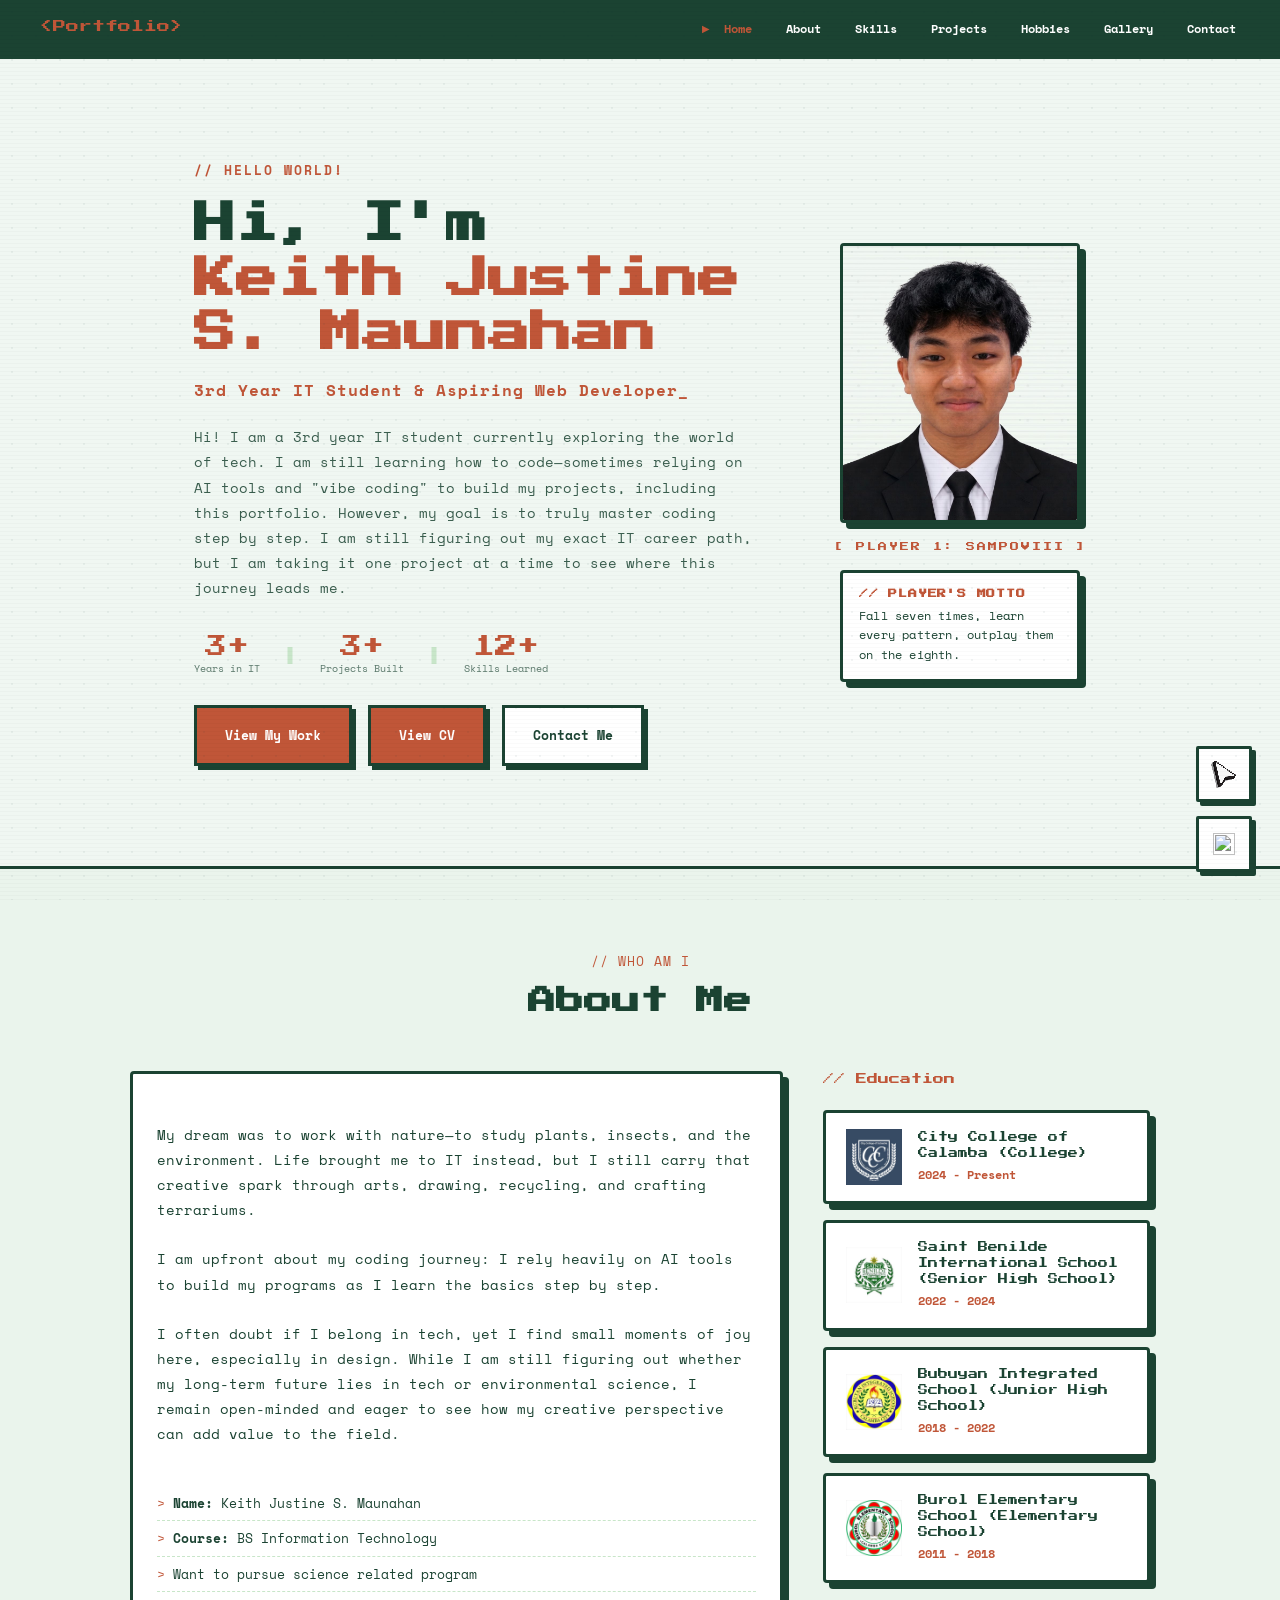
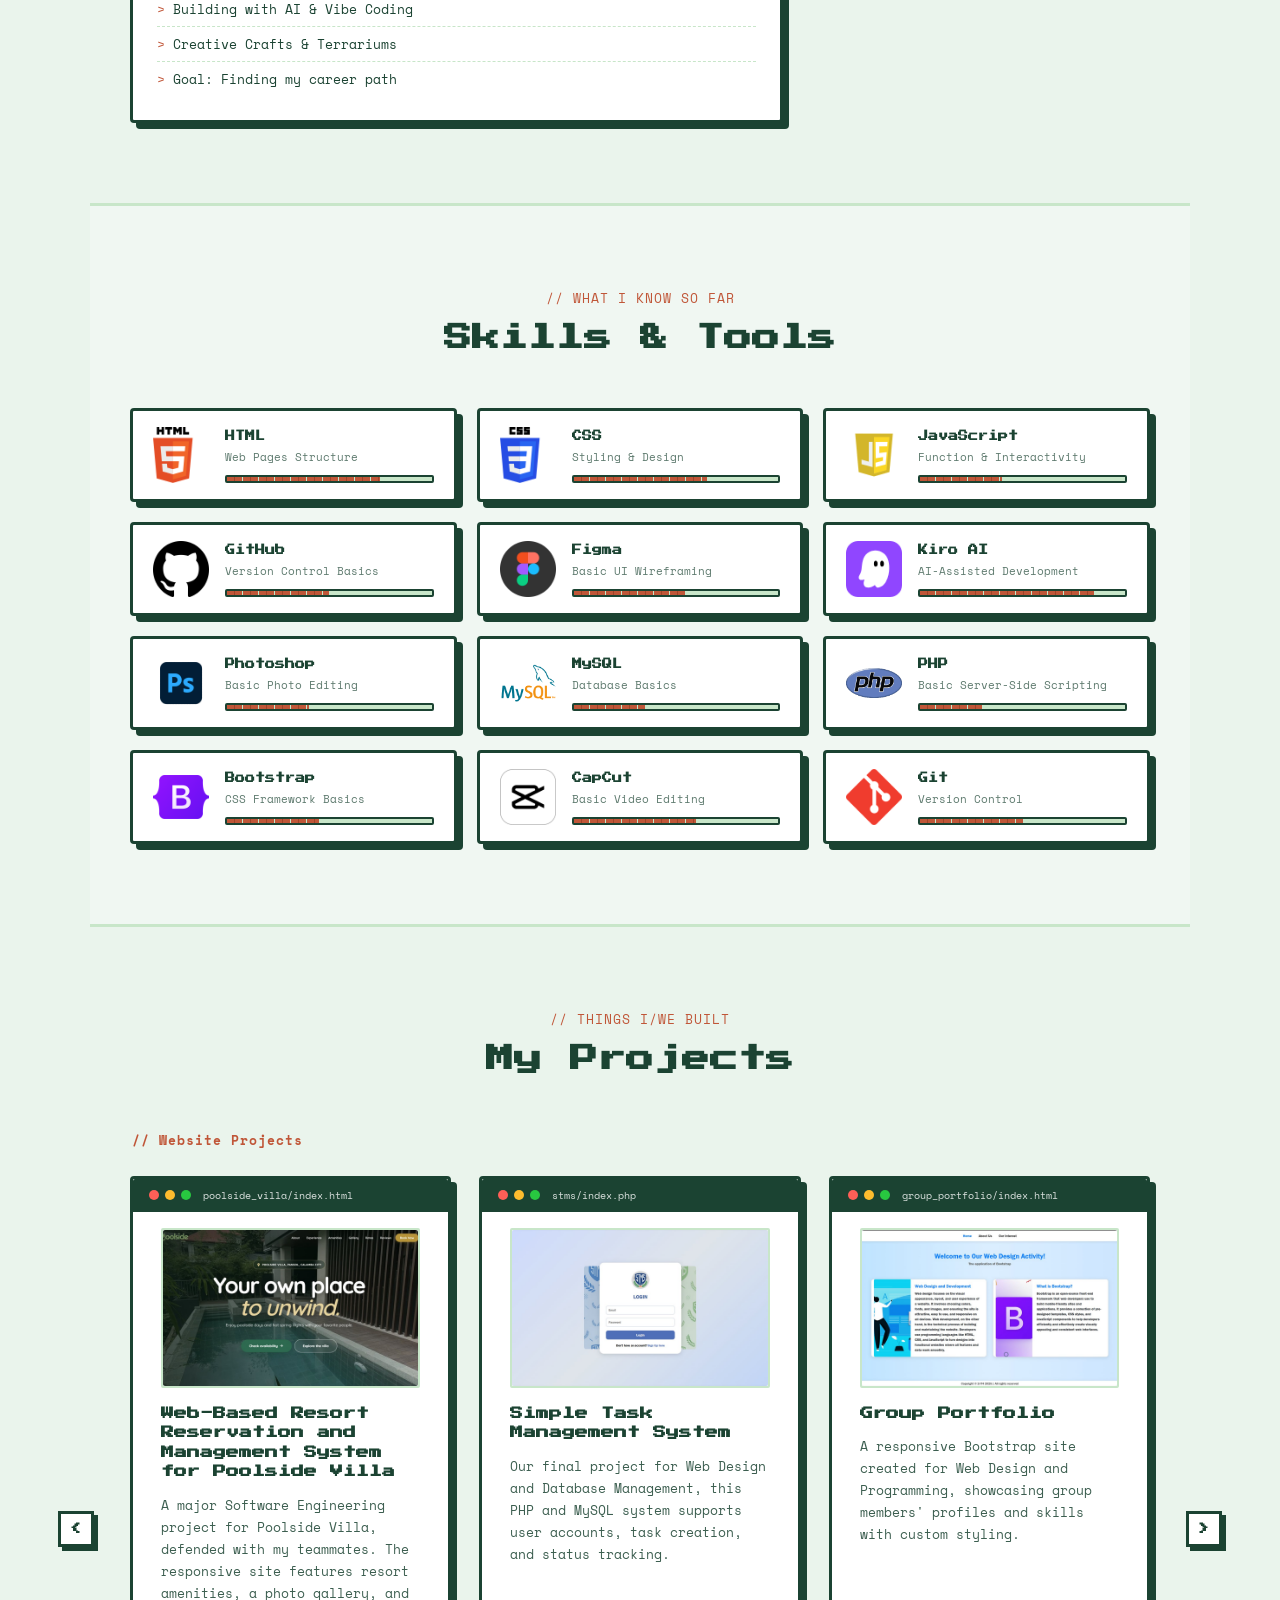
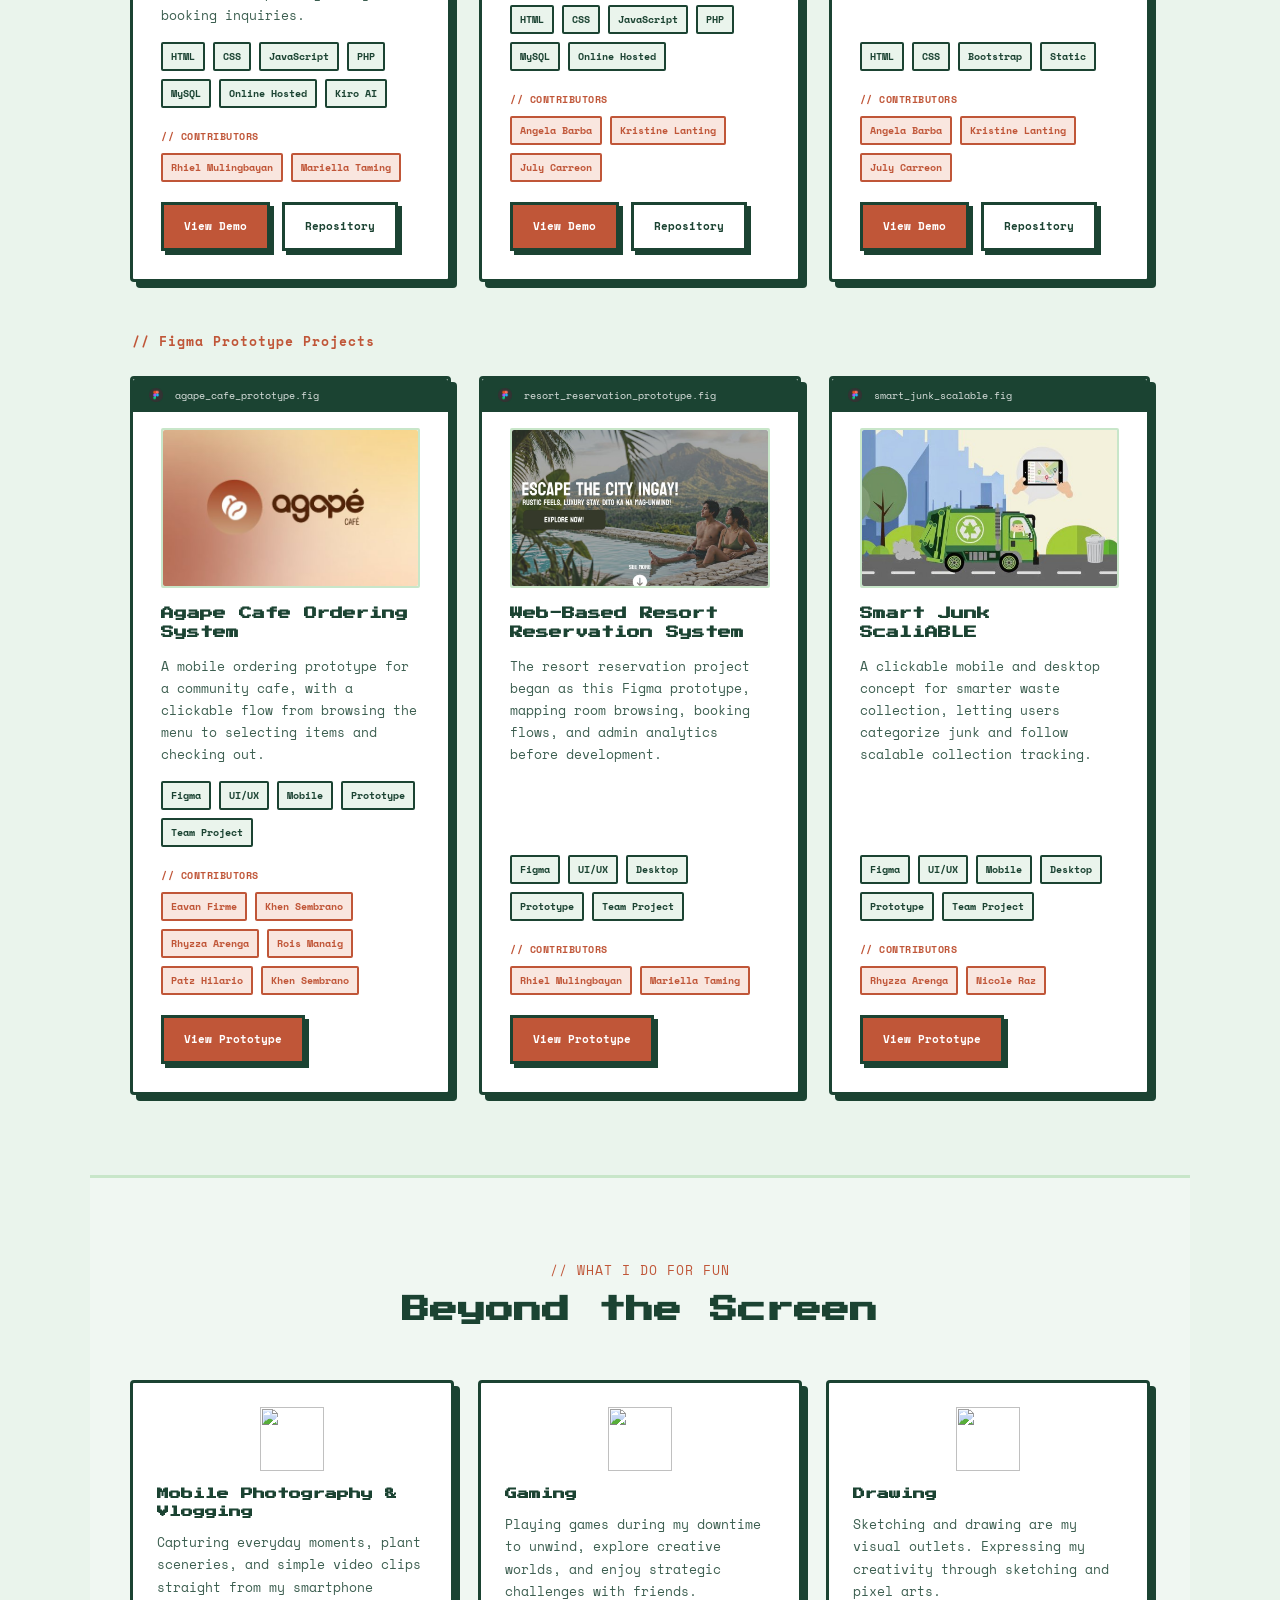
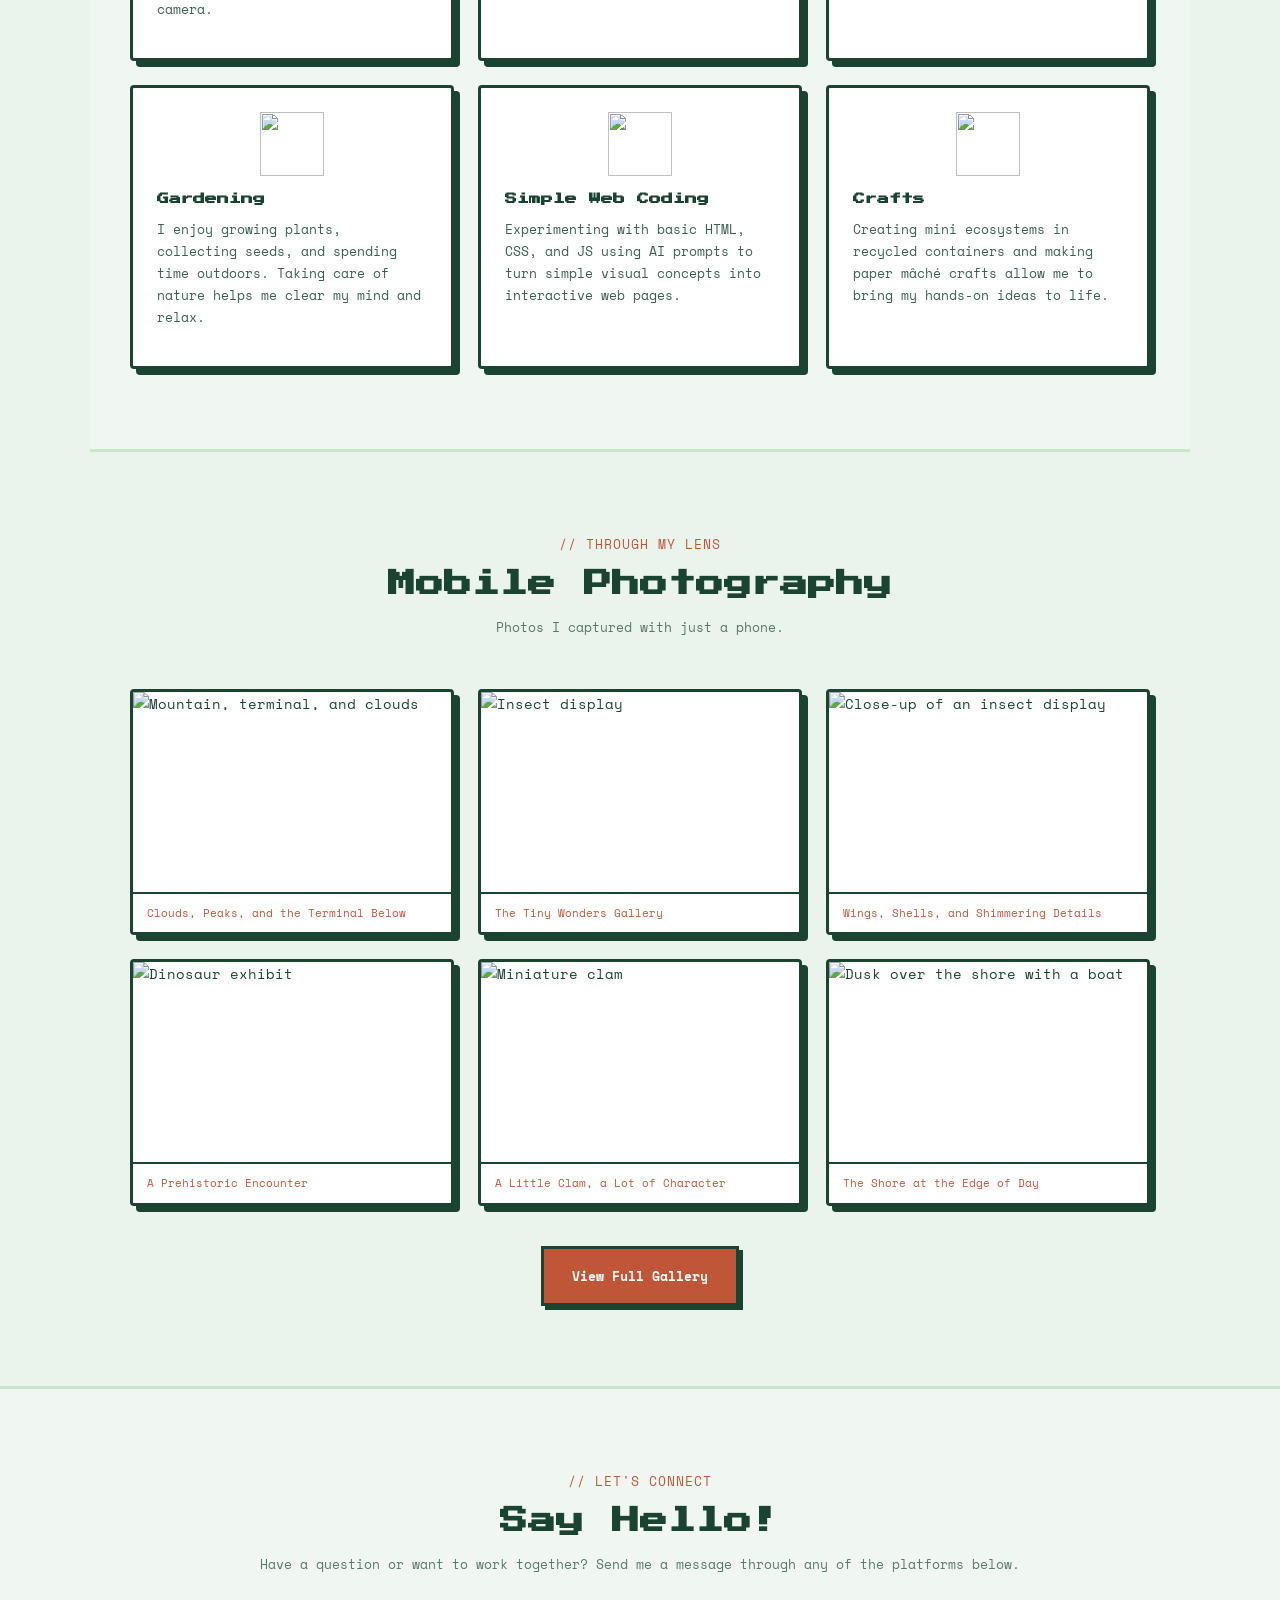
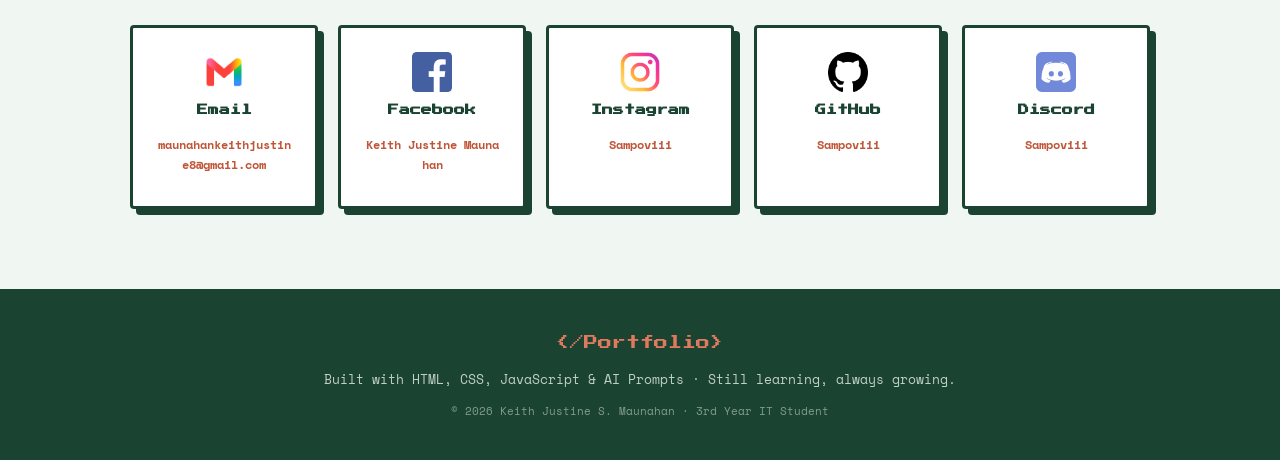
==== commit 614b649a: "Added my old projects to the website." ====
--- a/index.html
+++ b/index.html
@@ -321,7 +321,8 @@
 
     <p class="projects-subheading">// Website Projects</p>
 
-    <div class="projects-grid">
+    <div class="projects-carousel" data-project-carousel>
+      <div class="projects-grid projects-grid--carousel" id="website-project-track" data-carousel-track>
 
       <!-- Project 1 -->
       <div class="project-card reveal">
@@ -432,6 +433,38 @@
         </div>
       </div>
 
+      <!-- Project 4 -->
+      <div class="project-card reveal">
+        <div class="project-terminal-bar">
+          <span class="terminal-dot dot-red"></span>
+          <span class="terminal-dot dot-yellow"></span>
+          <span class="terminal-dot dot-green"></span>
+          <span class="terminal-title">pixel-planter/index.html</span>
+        </div>
+        <div class="project-img">
+          <img src="assets/images/optimized/pixel_planter.jpg" alt="Pixel Planter gardening game" class="project-screenshot" loading="lazy" decoding="async" />
+        </div>
+        <h3 class="project-title">Pixel Planter</h3>
+        <p class="project-desc">
+          A solo browser-based gardening mini-game built with HTML, CSS, and JavaScript. Place pots around your garden, plant marigold seeds, and care for them with water and fertilizer as they grow. Harvest mature plants to collect more seeds. I drew the pixel-art sprites myself and used AI-assisted coding during development.
+        </p>
+        <div class="project-tags">
+          <span class="tag">HTML</span>
+          <span class="tag">CSS</span>
+          <span class="tag">JavaScript</span>
+          <span class="tag">Kiro AI</span>
+          <span class="tag">Pixel Art</span>
+          <span class="tag">Mini Game</span>
+        </div>
+        <div class="project-links">
+          <a href="https://sampoviii.github.io/pixel-planter/" target="_blank" rel="noopener noreferrer" class="btn btn-sm btn-primary">View Demo</a>
+          <a href="https://github.com/sampoviii/pixel-planter" target="_blank" rel="noopener noreferrer" class="btn btn-sm btn-secondary">Repository</a>
+        </div>
+      </div>
+
+      </div>
+      <button class="btn btn-secondary projects-carousel-button" type="button" data-carousel-prev aria-label="Previous project" aria-controls="website-project-track" disabled>&lt;</button>
+      <button class="btn btn-secondary projects-carousel-button" type="button" data-carousel-next aria-label="Next project" aria-controls="website-project-track">&gt;</button>
     </div>
 
     <!-- Figma Prototype Projects -->
--- a/assets/css/style.css
+++ b/assets/css/style.css
@@ -997,6 +997,88 @@
   display: flex;
   flex-wrap: wrap;
   gap: 12px;
+}
+
+.projects-carousel {
+  position: relative;
+}
+
+.projects-grid--carousel {
+  width: 100%;
+  min-width: 0;
+}
+
+.projects-carousel .projects-carousel-button {
+  display: none;
+  width: 36px;
+  height: 36px;
+  min-height: 36px;
+  padding: 0;
+  align-items: center;
+  justify-content: center;
+  font-family: 'Press Start 2P', cursive;
+  font-size: 12px;
+}
+
+@media (min-width: 1024px) {
+  .projects-carousel .projects-carousel-button {
+    display: inline-flex;
+    position: absolute;
+    top: 50%;
+    left: -40px;
+    z-index: 2;
+    margin-top: -18px;
+  }
+
+  .projects-carousel [data-carousel-next] {
+    right: -40px;
+    left: auto;
+  }
+
+  .projects-grid--carousel {
+    display: grid;
+    width: calc(100% + 12px);
+    margin: -6px;
+    padding: 6px;
+    grid-template-columns: none;
+    grid-template-rows: 1fr;
+    grid-auto-flow: column;
+    grid-auto-columns: calc((100% - 56px) / 3);
+    gap: 28px;
+    scroll-padding: 6px;
+    overflow-x: auto;
+    overscroll-behavior-inline: contain;
+    scroll-snap-type: x mandatory;
+    scrollbar-width: none;
+  }
+
+  .projects-grid--carousel::-webkit-scrollbar {
+    display: none;
+  }
+
+  .projects-grid--carousel > .project-card {
+    scroll-snap-align: start;
+  }
+}
+
+@media (min-width: 1200px) {
+  .projects-carousel [data-carousel-prev] {
+    left: -52px;
+  }
+
+  .projects-carousel [data-carousel-next] {
+    right: -52px;
+  }
+}
+
+@media (min-width: 1280px) {
+  .projects-carousel [data-carousel-prev] {
+    left: -72px;
+  }
+
+  .projects-carousel [data-carousel-next] {
+    right: -72px;
+  }
 }
 
 /* Project placeholder */
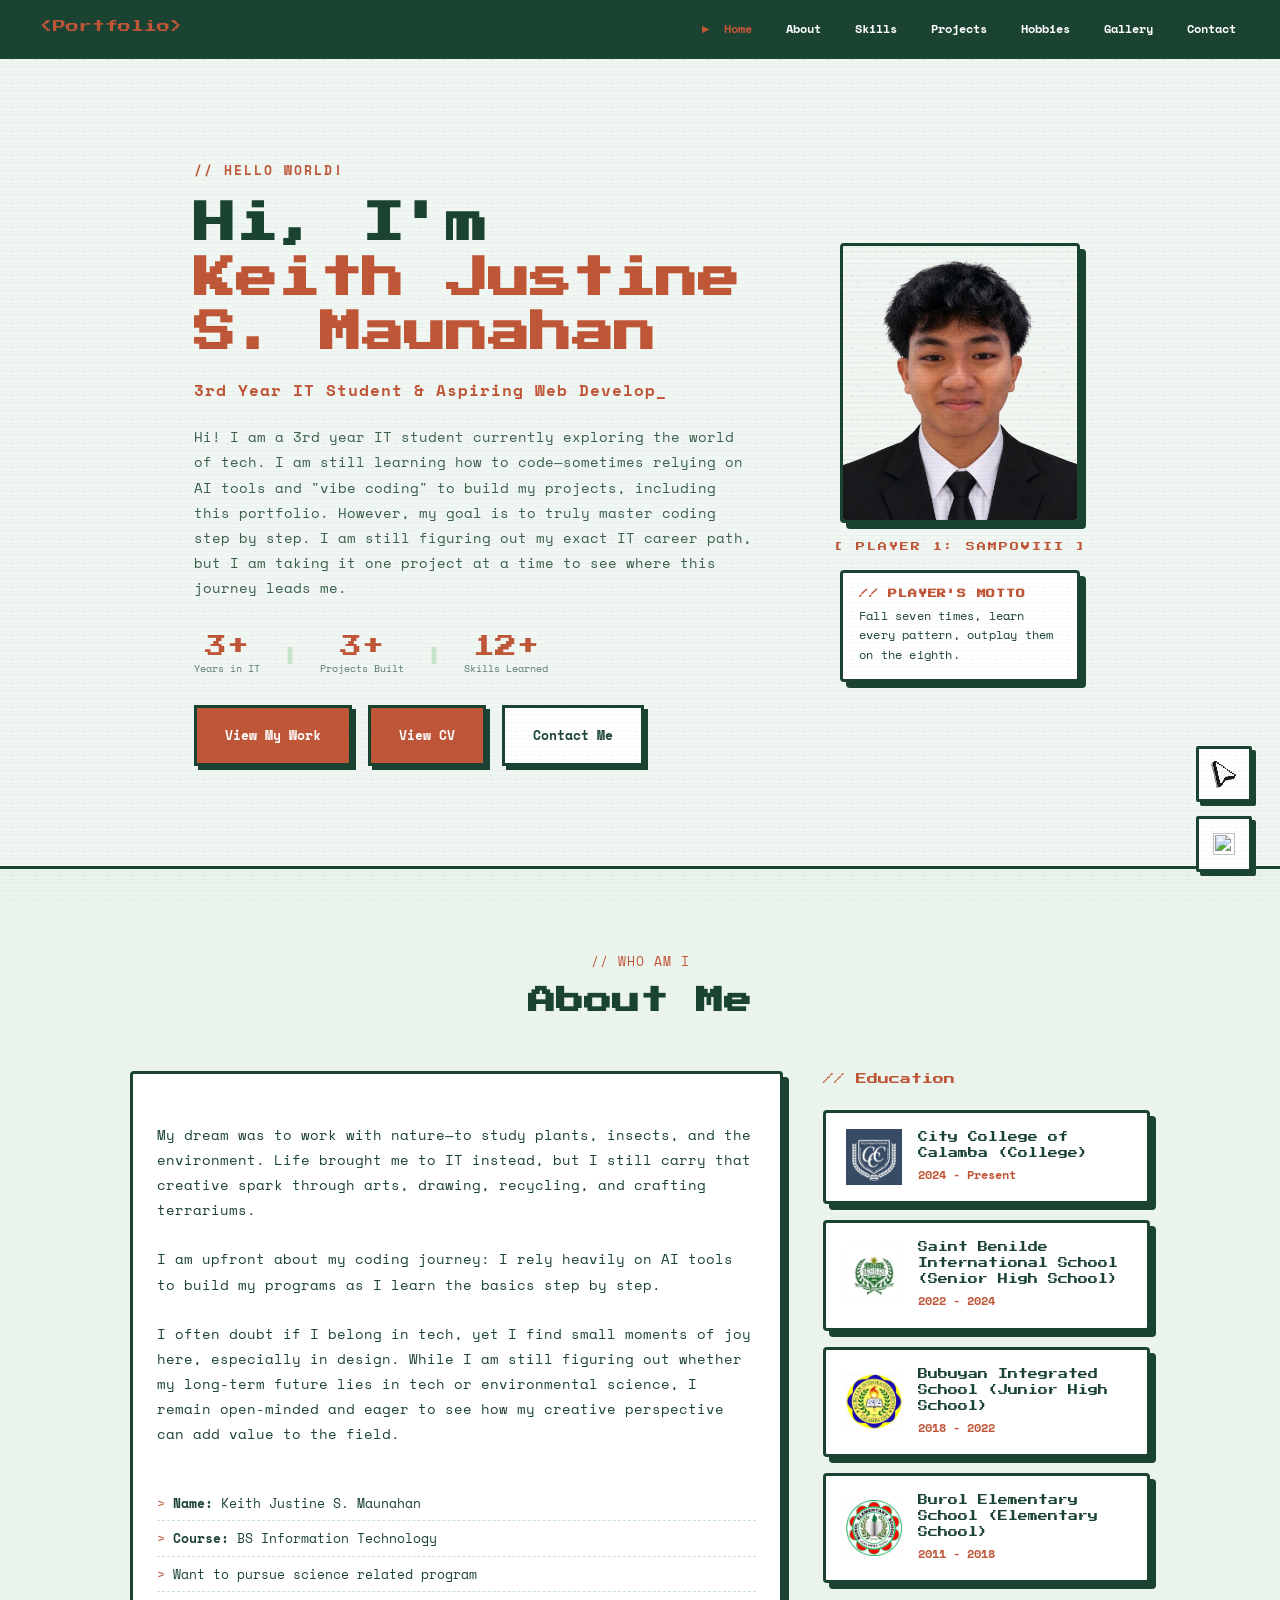
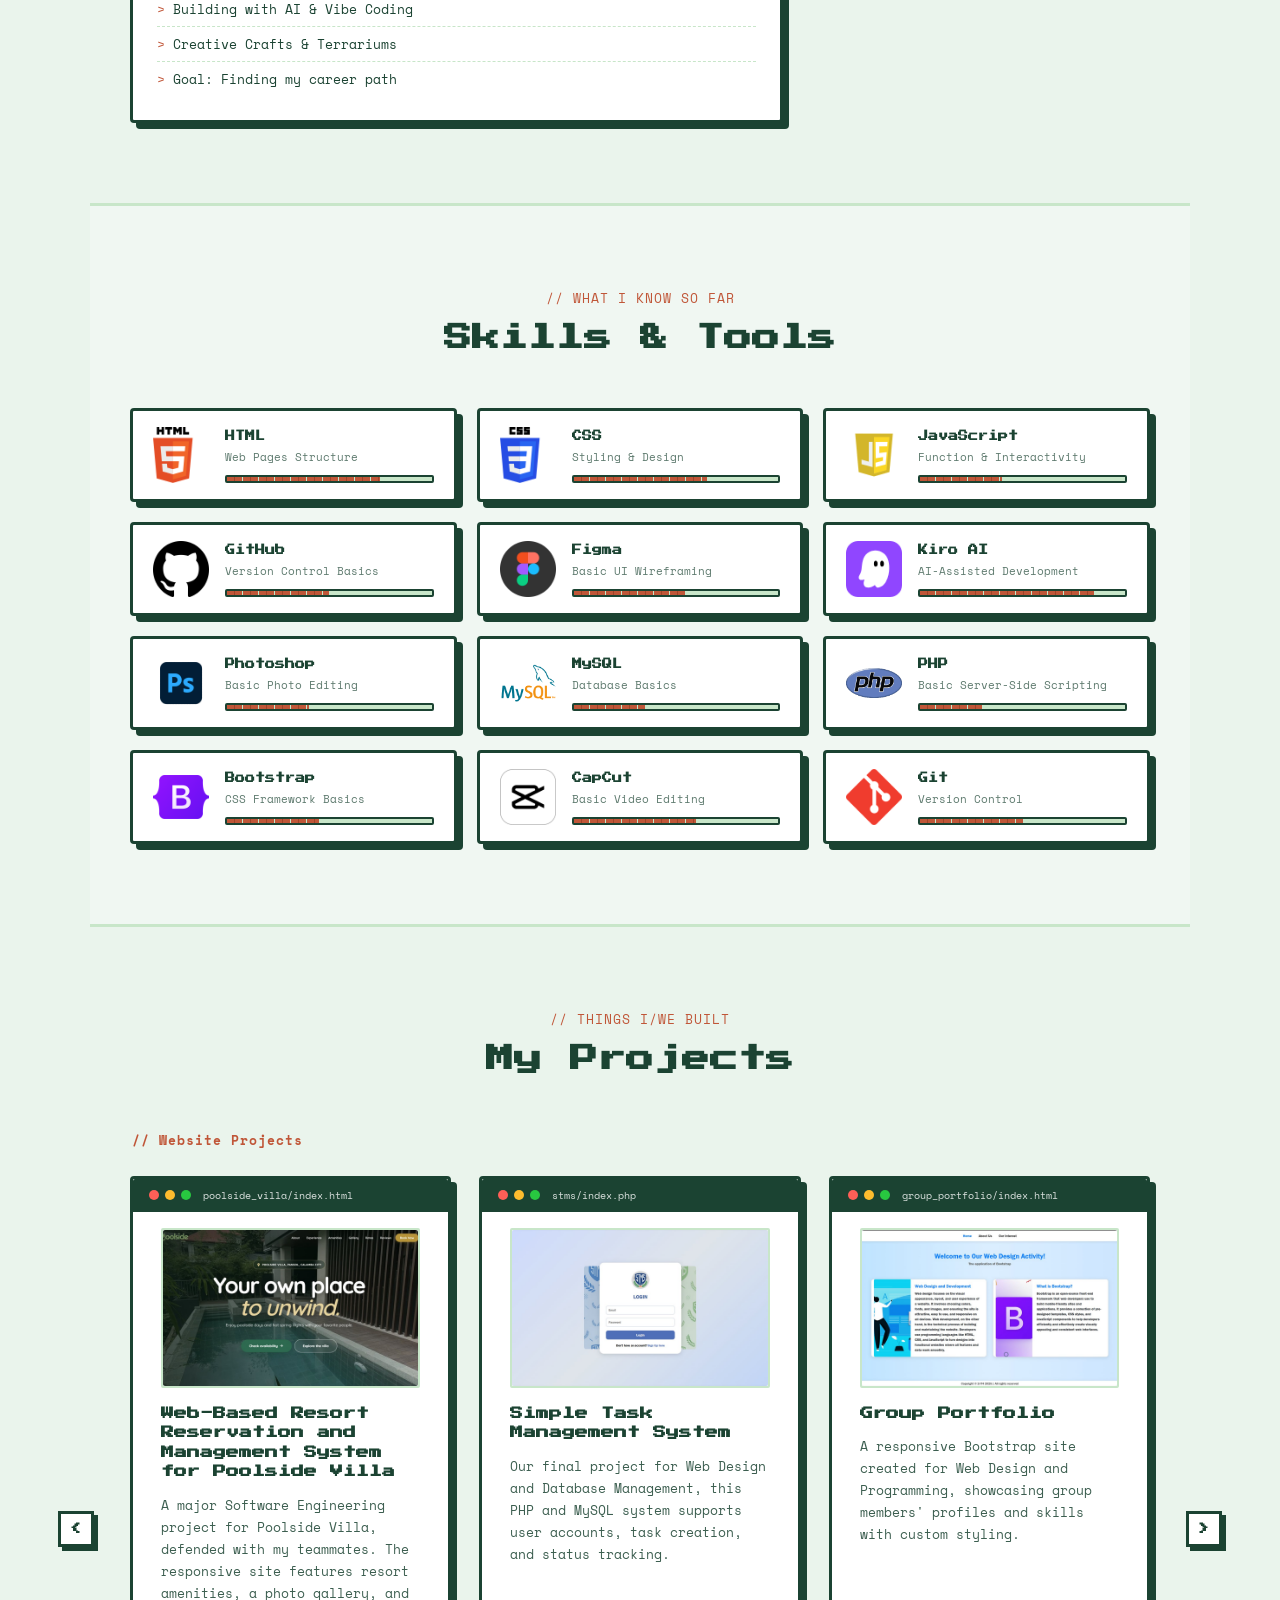
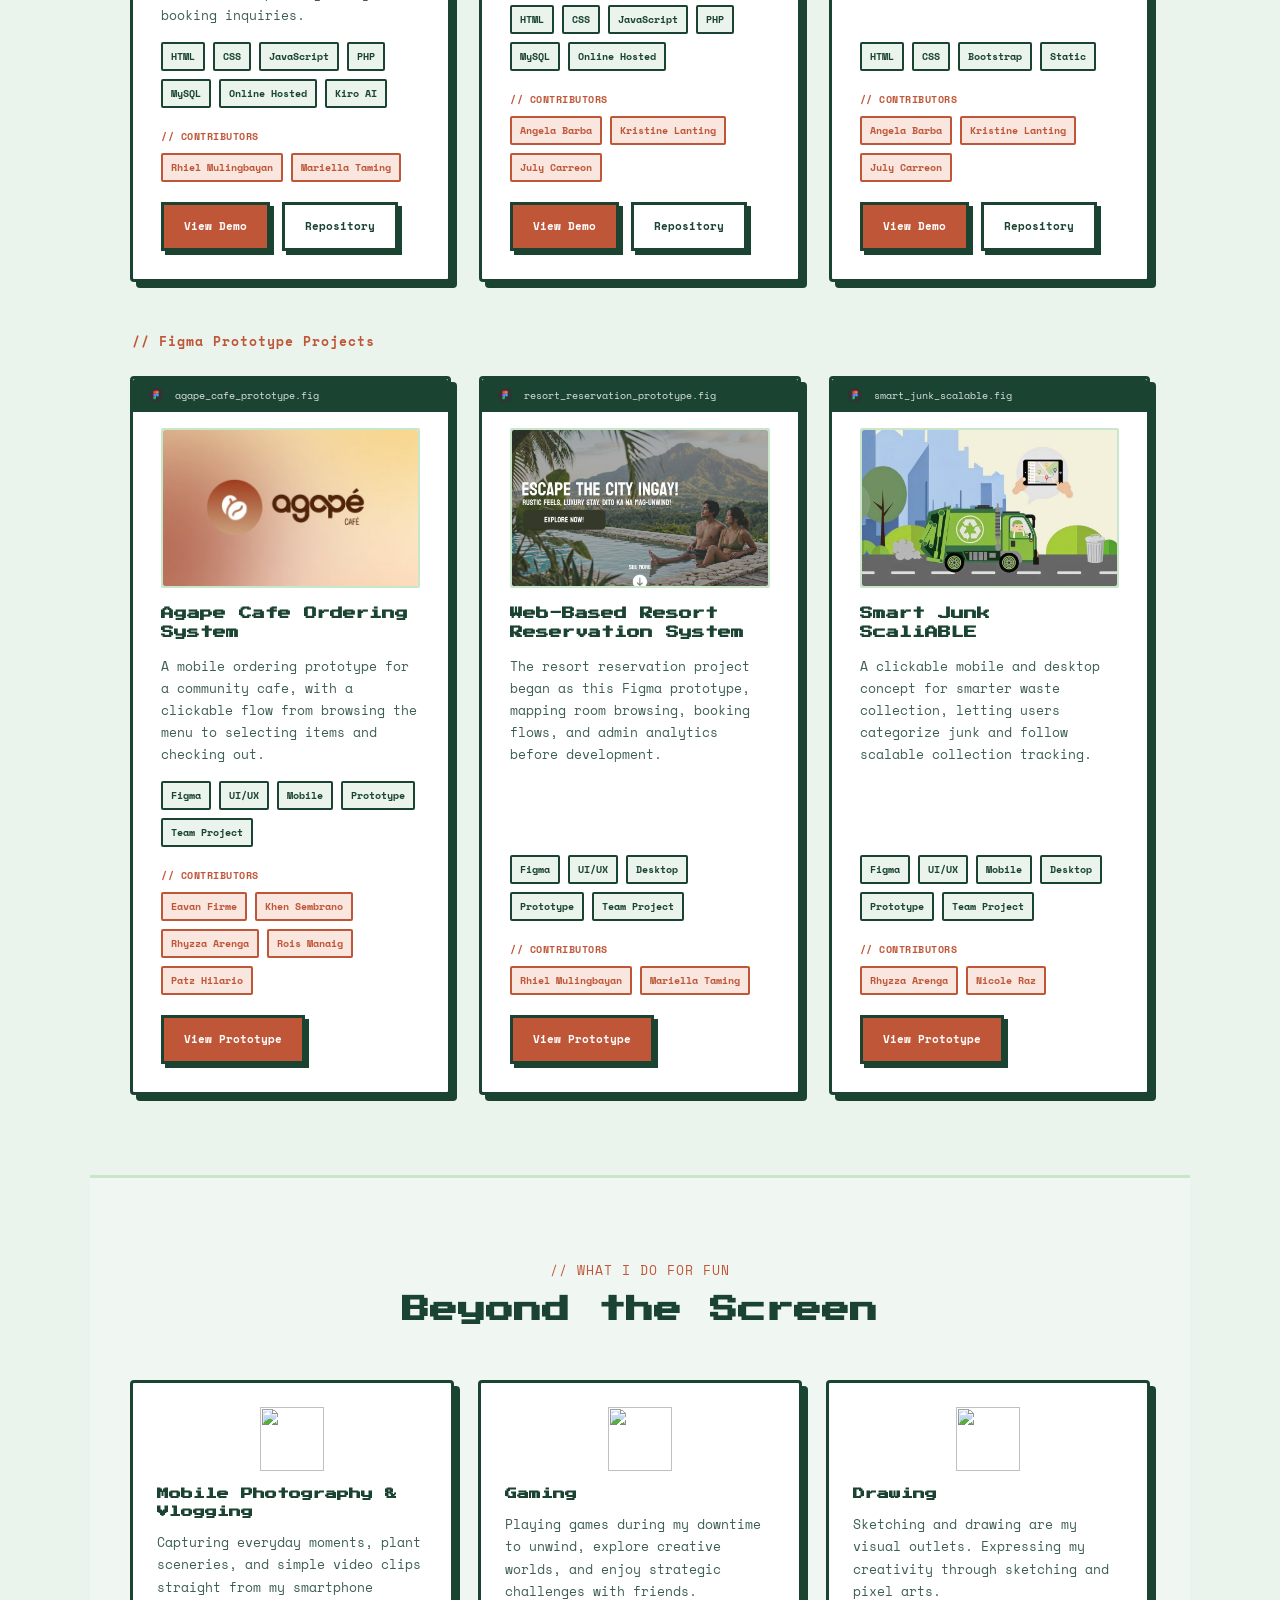
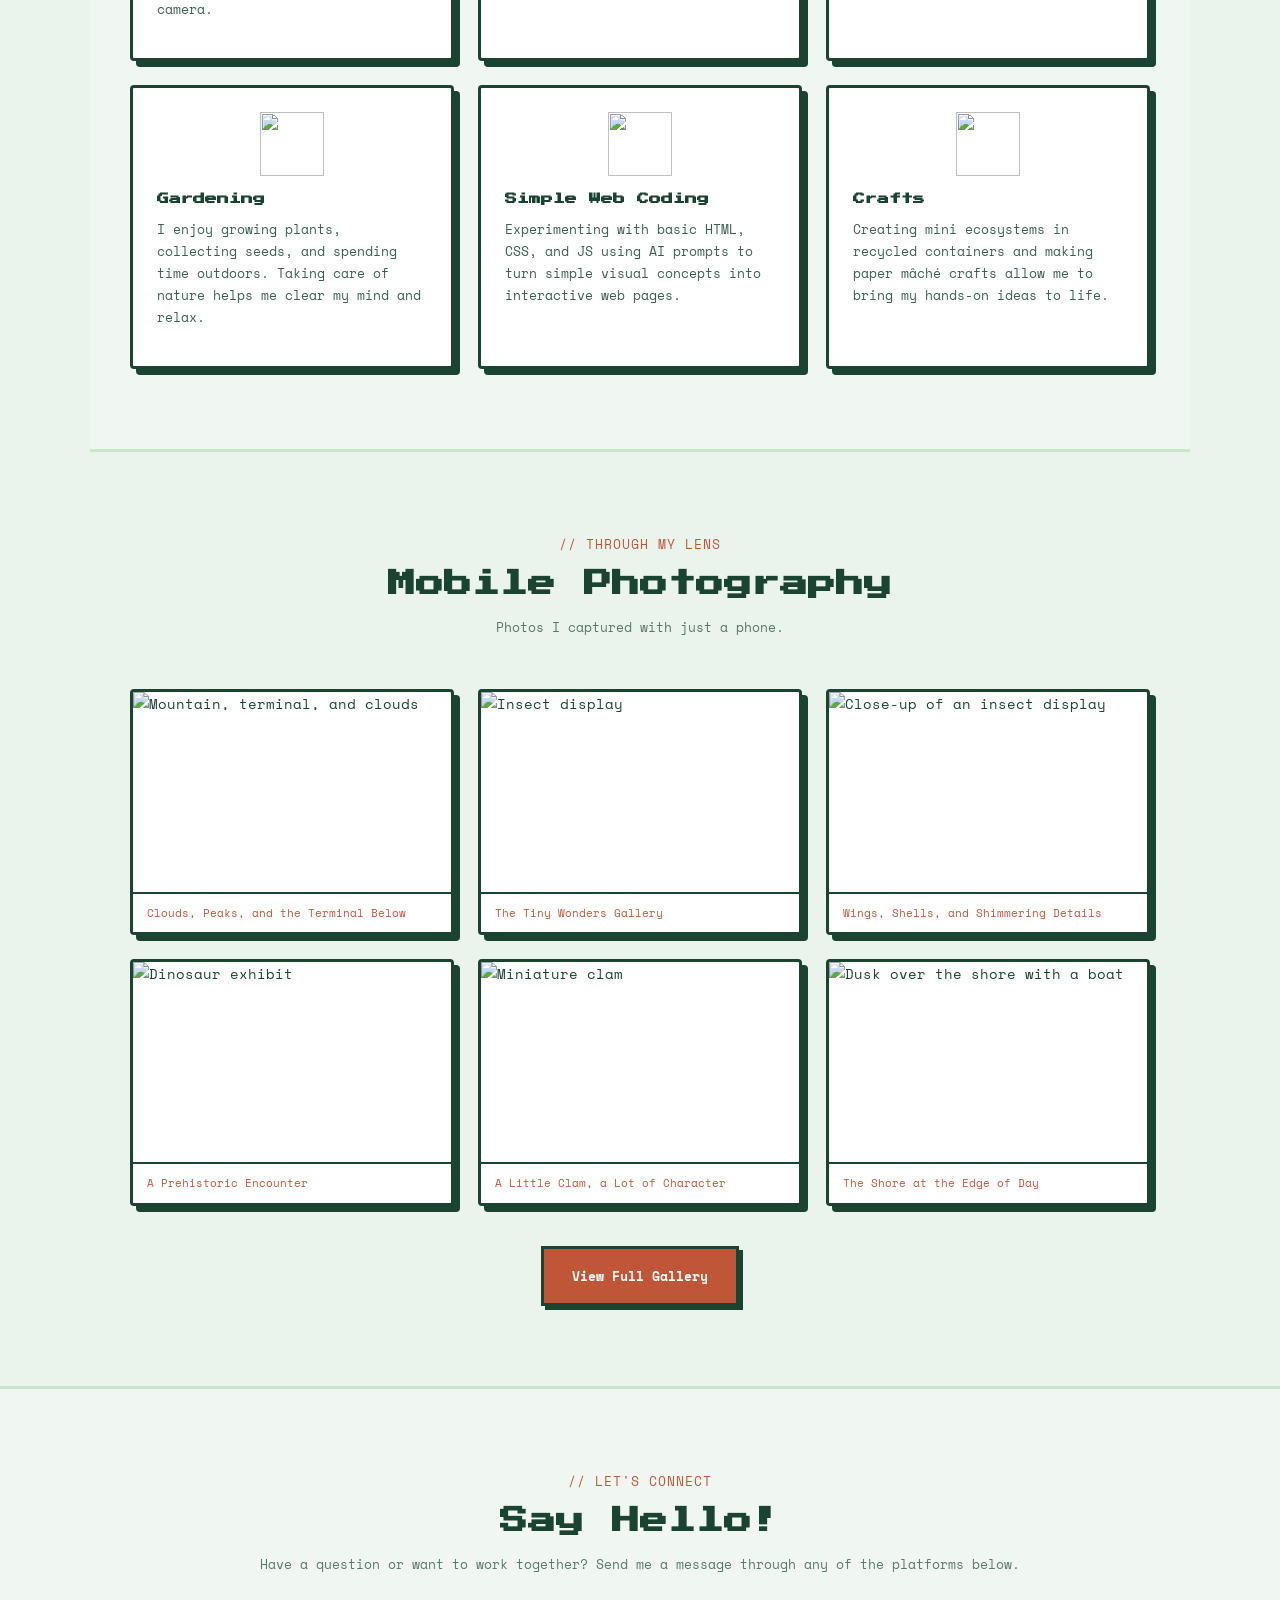
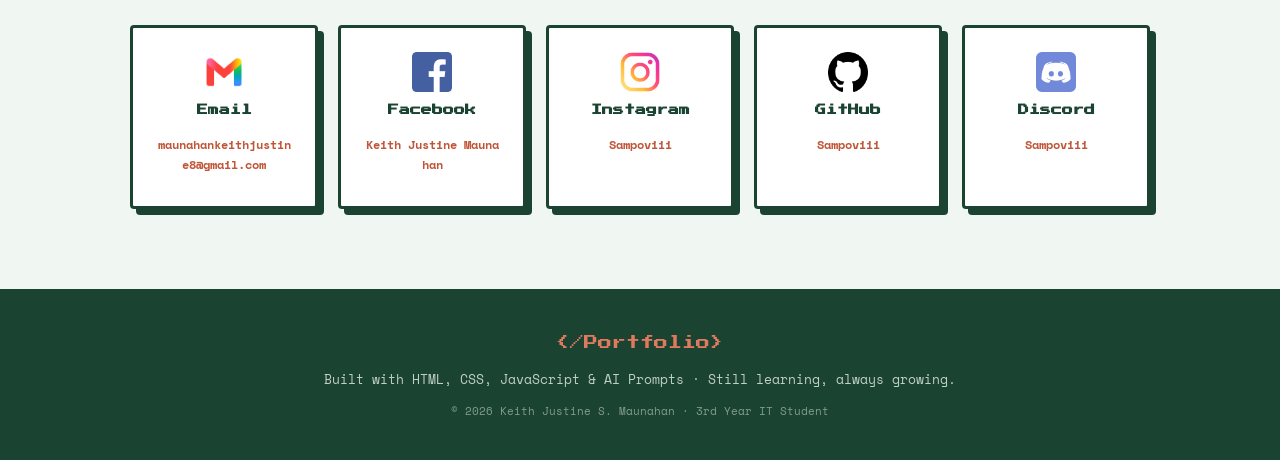
==== commit b01005f3: "Update index.html" ====
--- a/index.html
+++ b/index.html
@@ -500,7 +500,6 @@
             <span class="tag">Rhyzza Arenga</span>
             <span class="tag">Rois Manaig</span>
             <span class="tag">Patz Hilario</span>
-            <span class="tag">Khen Sembrano</span>
           </div>
         </div>
         <div class="project-links">
@@ -757,4 +756,4 @@
   <script src="assets/js/pickaxe-cursor.js" defer></script>
 
 </body>
-</html>+</html>
